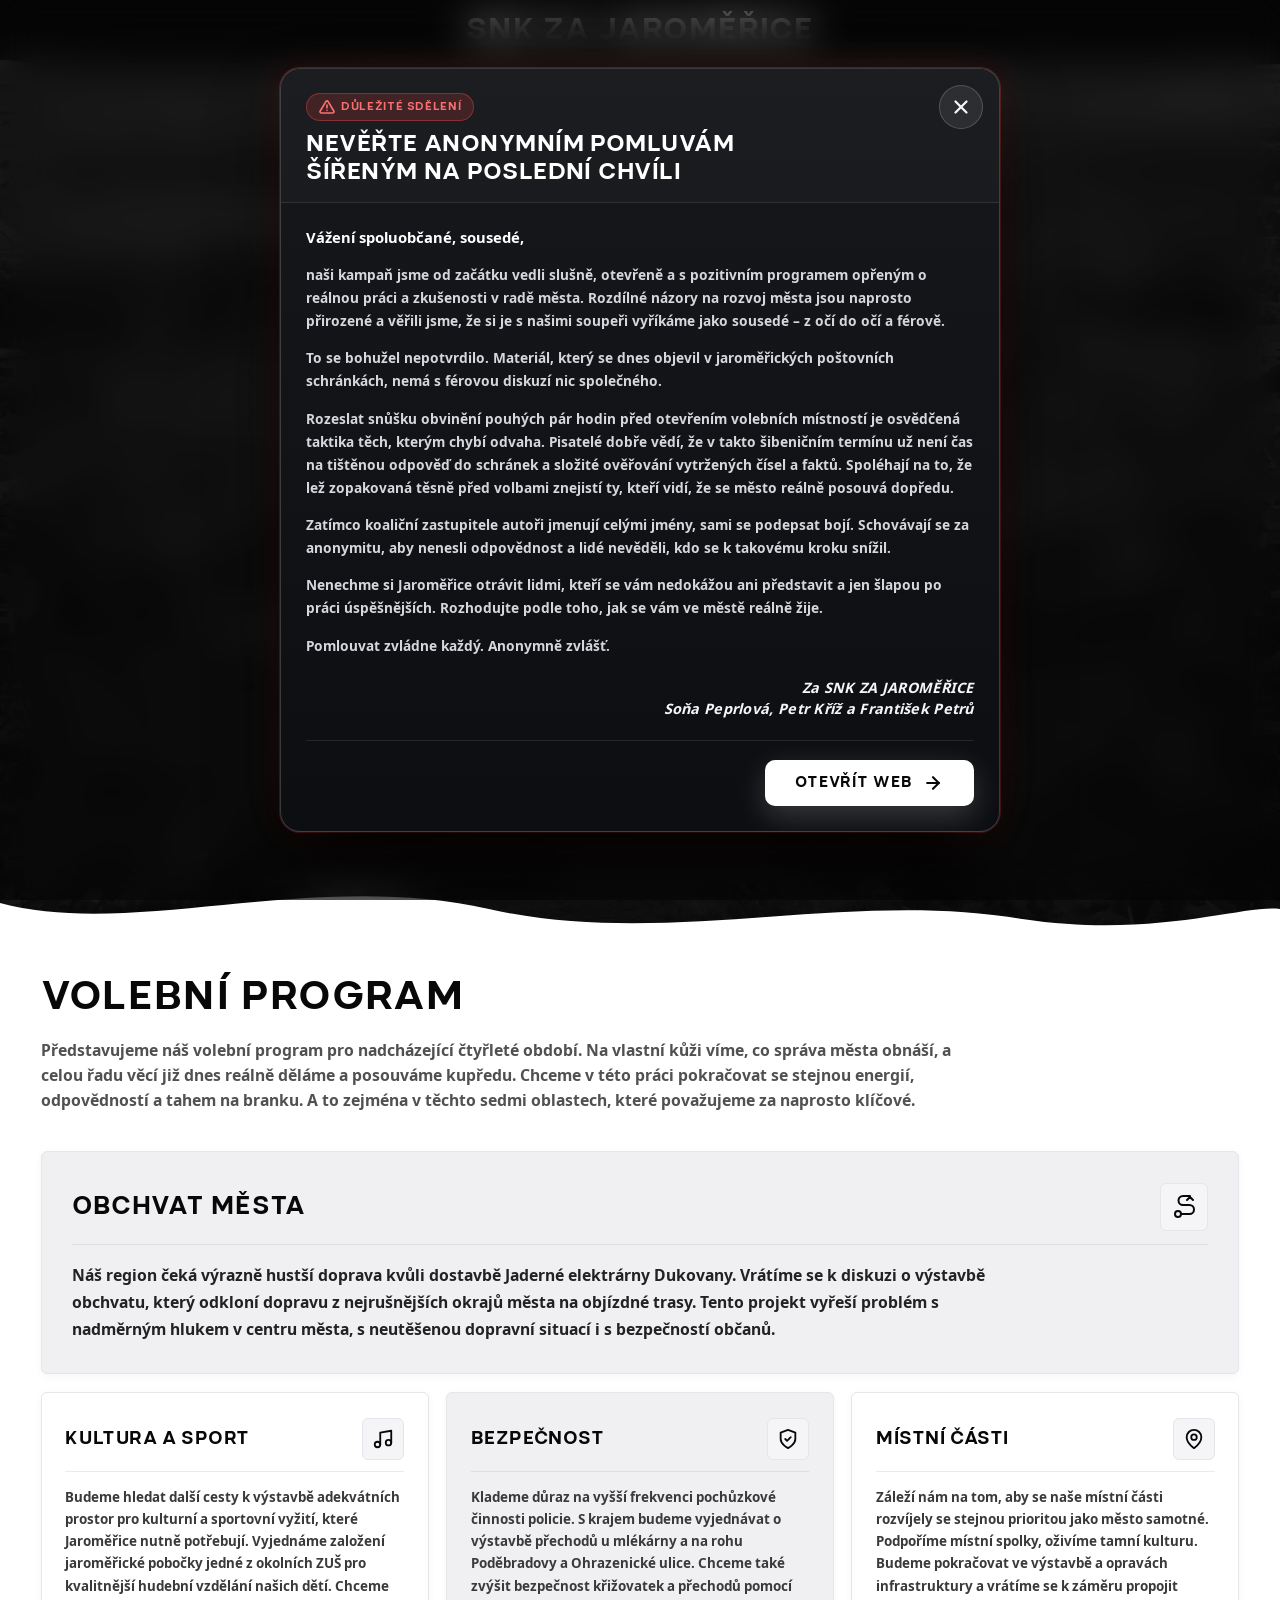
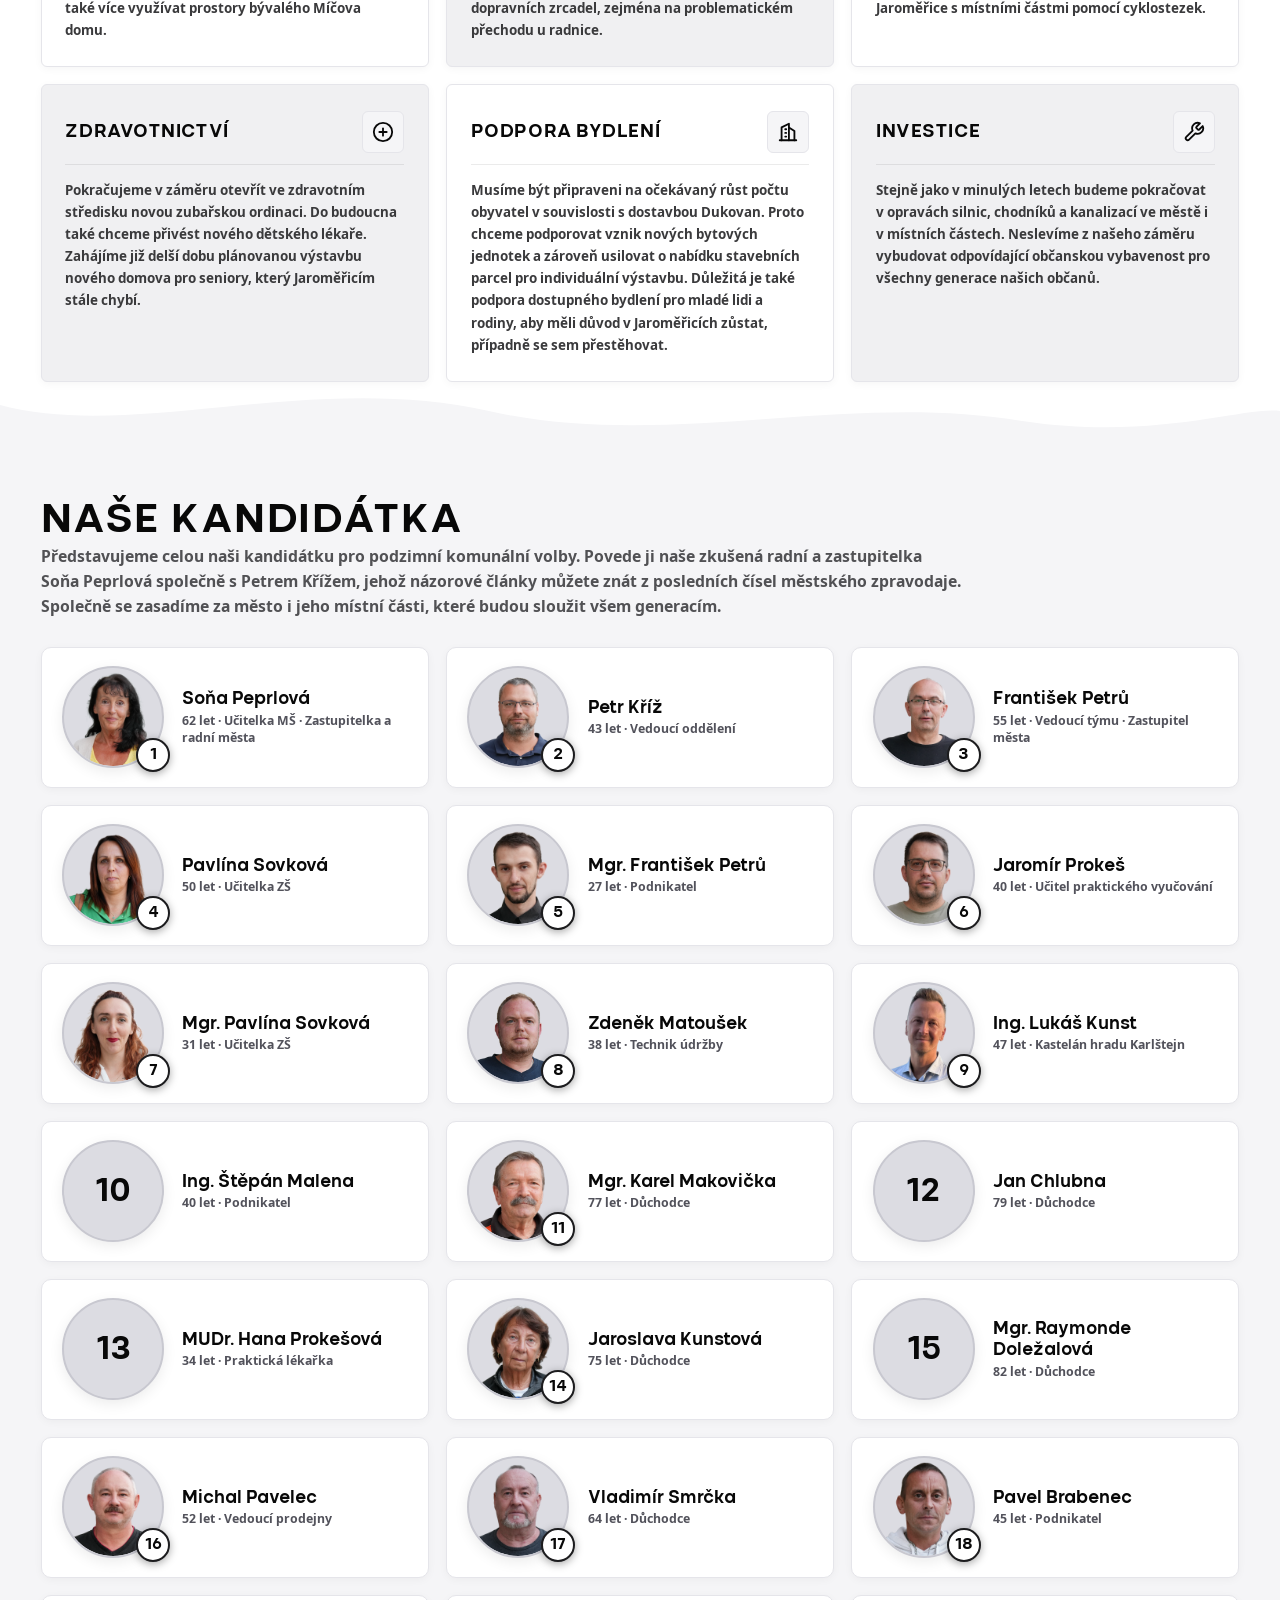
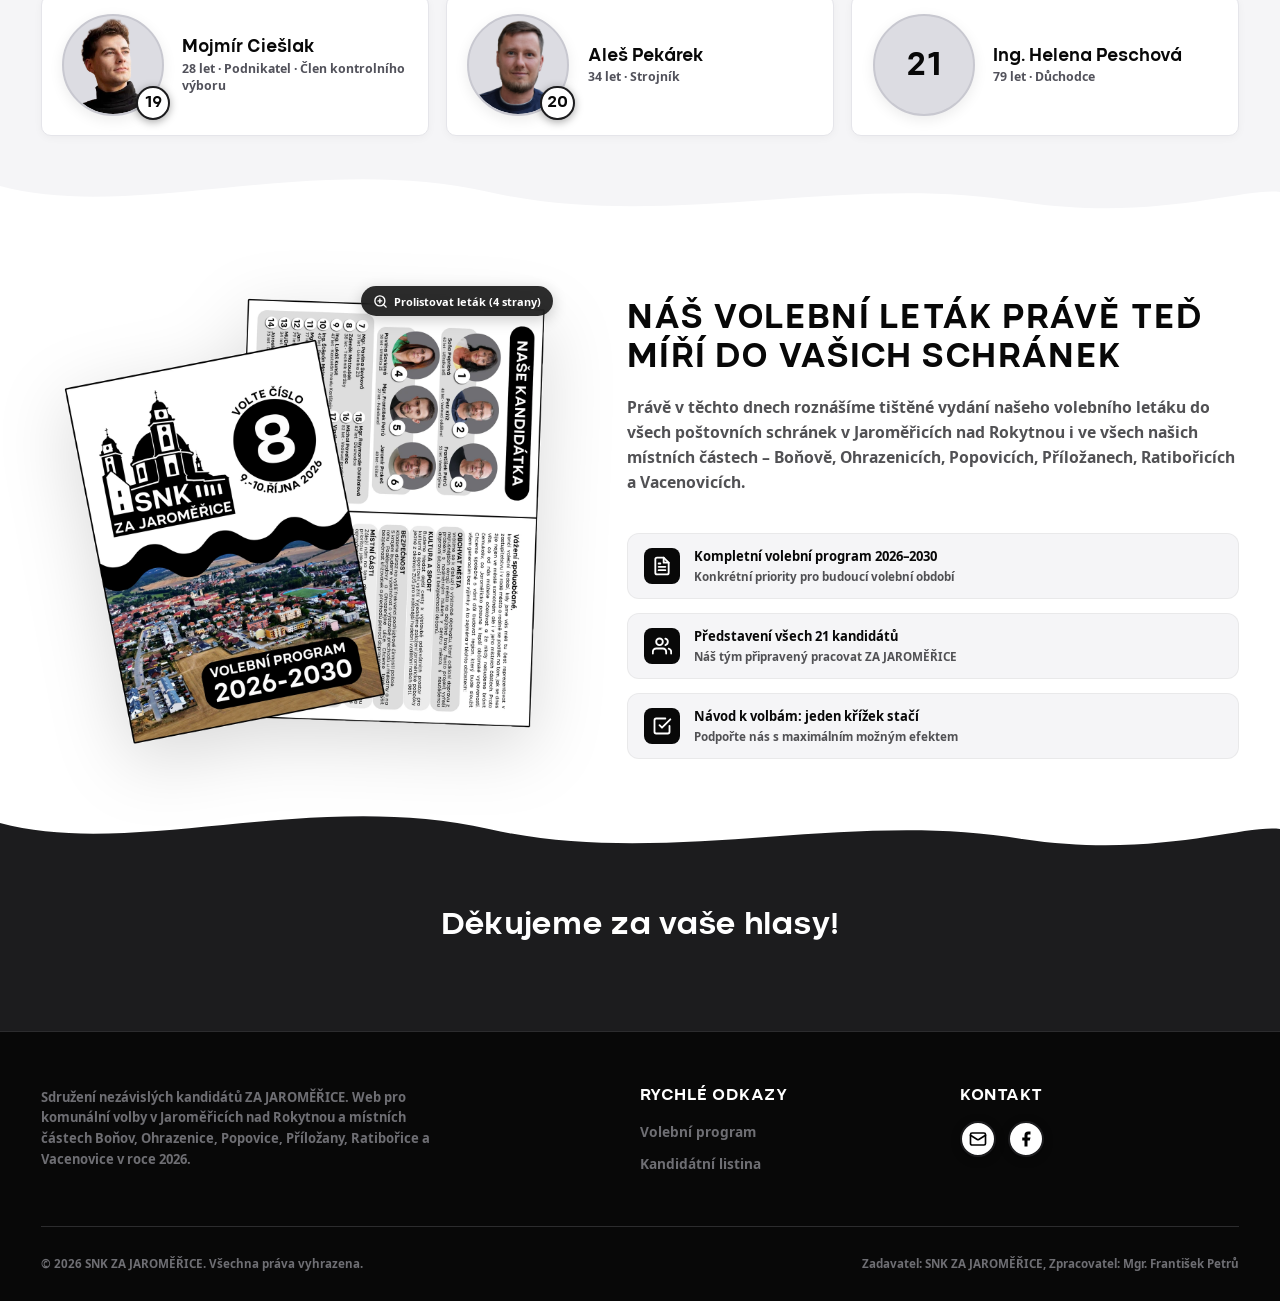
==== beta.html @ 30c73336 "Modifications of tables" ====
<!DOCTYPE html>
<html lang="cs">

<head>
  <meta charset="UTF-8">
  <meta name="viewport" content="width=device-width, initial-scale=1.0, viewport-fit=cover">
  <title>ZA JAROMĚŘICE (BETA)</title>
  <meta name="description" content="Oficiální stránky sdružení nezávislých kandidátů ZA JAROMĚŘICE">
  <link rel="canonical" href="https://zajaromerice.cz/beta.html">

  <!-- Open Graph / Facebook / Social Share -->
  <meta property="og:type" content="website">
  <meta property="og:url" content="https://zajaromerice.cz/beta.html">
  <meta property="og:title" content="ZA JAROMĚŘICE (BETA)">
  <meta property="og:description" content="Oficiální stránky sdružení nezávislých kandidátů ZA JAROMĚŘICE">
  <meta property="og:image" content="https://zajaromerice.cz/assets/web%20view.jpg">
  <meta property="og:image:width" content="1200">
  <meta property="og:image:height" content="630">

  <!-- Twitter -->
  <meta name="twitter:card" content="summary_large_image">
  <meta name="twitter:title" content="ZA JAROMĚŘICE (BETA)">
  <meta name="twitter:description" content="Oficiální stránky sdružení nezávislých kandidátů ZA JAROMĚŘICE">
  <meta name="twitter:image" content="https://zajaromerice.cz/assets/web%20view.jpg">

  <!-- Favicon -->
  <link rel="shortcut icon" href="favicon.ico?v=3">
  <link rel="icon" type="image/png" sizes="32x32" href="assets/favicon-32x32.png?v=3">
  <link rel="icon" type="image/png" sizes="16x16" href="assets/favicon-16x16.png?v=3">
  <link rel="apple-touch-icon" sizes="180x180" href="assets/apple-touch-icon.png?v=3">

  <link rel="preconnect" href="https://fonts.googleapis.com">
  <link rel="preconnect" href="https://fonts.gstatic.com" crossorigin>
  <link
    href="https://fonts.googleapis.com/css2?family=Noto+Sans+Georgian:wght@400;500;600;700;800&family=Syne:wght@700;800&family=Montserrat:wght@800;900&display=swap"
    rel="stylesheet">

  <!-- Styles -->
  <link rel="stylesheet" href="styles.css?v=20261007g">

  <!-- Embedded Critical Styles for Statement Modal & Alert Bar (garantuje 100% zobrazení i při staré mezipaměti prohlížeče) -->
  <style>
    body.modal-open,
    html.modal-open,
    html.modal-open body,
    html.statement-first-visit,
    html.statement-first-visit body {
      overflow: hidden !important;
      overscroll-behavior: none !important;
    }

    .statement-alert-bar {
      background: linear-gradient(90deg, #991b1b 0%, #b91c1c 50%, #7f1d1d 100%);
      color: #ffffff;
      padding: 0.6rem 1rem;
      font-size: 0.88rem;
      position: relative;
      z-index: 999;
      border-bottom: 1px solid rgba(255, 255, 255, 0.18);
      box-shadow: 0 4px 15px rgba(0, 0, 0, 0.4);
    }
    .statement-alert-bar-inner {
      display: flex;
      align-items: center;
      justify-content: center;
      gap: 0.75rem;
      flex-wrap: wrap;
      text-align: center;
    }
    .statement-alert-badge {
      display: inline-flex;
      align-items: center;
      gap: 0.35rem;
      background: rgba(0, 0, 0, 0.35);
      padding: 0.2rem 0.6rem;
      border-radius: 999px;
      font-family: 'Nominee', 'Syne', sans-serif;
      font-size: 0.75rem;
      font-weight: 800;
      letter-spacing: 0.05em;
      text-transform: uppercase;
      color: #fecaca;
      border: 1px solid rgba(255, 255, 255, 0.25);
    }
    .statement-alert-badge svg {
      color: #fca5a5;
      flex-shrink: 0;
    }
    .statement-alert-text {
      font-weight: 600;
      color: #ffffff;
      font-size: 0.92rem;
    }
    .statement-alert-link {
      background: #ffffff;
      color: #7f1d1d;
      font-family: 'Nominee', 'Syne', sans-serif;
      font-size: 0.82rem;
      font-weight: 800;
      text-transform: uppercase;
      letter-spacing: 0.04em;
      padding: 0.3rem 0.85rem;
      border-radius: 6px;
      border: none;
      cursor: pointer;
      transition: transform 0.15s, background-color 0.15s, color 0.15s;
      text-decoration: none;
      display: inline-flex;
      align-items: center;
      gap: 0.35rem;
    }
    .statement-alert-link:hover {
      background: #fef2f2;
      color: #991b1b;
      transform: translateY(-1px);
    }

    @media (max-width: 768px) {
      .statement-alert-bar {
        display: none !important;
      }
    }

    .statement-modal {
      position: fixed;
      inset: 0;
      z-index: 999999;
      display: flex;
      align-items: center;
      justify-content: center;
      padding: 1.25rem;
      opacity: 0;
      visibility: hidden;
      transition: opacity 0.3s cubic-bezier(0.16, 1, 0.3, 1), visibility 0.3s cubic-bezier(0.16, 1, 0.3, 1);
      overflow: hidden;
      touch-action: none;
      overscroll-behavior: contain;
    }
    .statement-modal.is-open,
    html.statement-first-visit .statement-modal {
      opacity: 1;
      visibility: visible;
    }
    .statement-modal-backdrop {
      position: absolute;
      inset: 0;
      background: rgba(0, 0, 0, 0.35);
      backdrop-filter: blur(20px) saturate(120%);
      -webkit-backdrop-filter: blur(20px) saturate(120%);
      cursor: pointer;
      touch-action: none;
      overscroll-behavior: none;
    }
    .statement-modal-dialog {
      position: relative;
      z-index: 10;
      width: 100%;
      max-width: 720px;
      max-height: min(92vh, 880px);
      background: #131417;
      background: linear-gradient(180deg, #17181c 0%, #0d0e11 100%);
      border: 1px solid rgba(255, 255, 255, 0.18);
      border-radius: 20px;
      box-shadow: 0 35px 80px -15px rgba(0, 0, 0, 0.95), 0 0 0 1px rgba(239, 68, 68, 0.3), 0 0 40px rgba(220, 38, 38, 0.15);
      display: flex;
      flex-direction: column;
      overflow: hidden;
      transform: scale(0.95) translateY(18px);
      transition: transform 0.32s cubic-bezier(0.16, 1, 0.3, 1);
      overscroll-behavior: contain;
    }
    .statement-modal.is-open .statement-modal-dialog,
    html.statement-first-visit .statement-modal .statement-modal-dialog {
      transform: scale(1) translateY(0);
    }
    .statement-modal-close {
      position: absolute;
      top: 1.15rem;
      right: 1.15rem;
      z-index: 25;
      width: 44px;
      height: 44px;
      display: flex;
      align-items: center;
      justify-content: center;
      border-radius: 50%;
      background: rgba(255, 255, 255, 0.08);
      border: 1px solid rgba(255, 255, 255, 0.18);
      color: #f5f5f7;
      cursor: pointer;
      transition: background-color 0.2s, border-color 0.2s, transform 0.25s, color 0.2s;
    }
    .statement-modal-close:hover {
      background: rgba(239, 68, 68, 0.28);
      border-color: rgba(239, 68, 68, 0.6);
      color: #ffffff;
      transform: rotate(90deg);
    }
    .statement-modal-header {
      padding: 1.75rem 4rem 1.15rem 1.85rem;
      border-bottom: 1px solid rgba(255, 255, 255, 0.09);
      background: rgba(255, 255, 255, 0.02);
      flex-shrink: 0;
    }
    .statement-badge {
      display: inline-flex;
      align-items: center;
      gap: 0.45rem;
      background: rgba(239, 68, 68, 0.18);
      color: #f87171;
      border: 1px solid rgba(239, 68, 68, 0.4);
      padding: 0.32rem 0.85rem;
      border-radius: 999px;
      font-family: 'Nominee', 'Syne', sans-serif;
      font-size: 0.78rem;
      font-weight: 800;
      letter-spacing: 0.06em;
      text-transform: uppercase;
      margin-bottom: 0.75rem;
    }
    .statement-badge svg {
      color: #f87171;
      flex-shrink: 0;
    }
    .statement-modal-title {
      font-family: 'Nominee', 'Syne', sans-serif;
      font-size: clamp(1.25rem, 2.8vw, 1.65rem);
      font-weight: 800;
      line-height: 1.22;
      color: #ffffff;
      letter-spacing: 0.02em;
      text-transform: uppercase;
      margin: 0;
    }
    .statement-modal-body {
      padding: 1.6rem 1.85rem 1.85rem;
      overflow-y: auto;
      overscroll-behavior: contain;
      touch-action: pan-y;
      -webkit-overflow-scrolling: touch;
      color: #d6d6dc;
      font-size: 1rem;
      line-height: 1.68;
      font-weight: 500;
    }
    .statement-salutation {
      font-size: 1.08rem;
      color: #ffffff;
      margin-bottom: 1.1rem;
    }
    .statement-modal-body p {
      margin-bottom: 1.05rem;
    }
    .statement-signature {
      margin: 1.5rem 0 1.25rem;
      display: flex;
      justify-content: flex-end;
      text-align: right;
    }
    .statement-sign-name {
      font-family: inherit;
      font-size: 1.05rem;
      font-weight: 600;
      font-style: italic;
      letter-spacing: 0.02em;
      color: #f5f5f7;
      display: flex;
      flex-direction: column;
      align-items: flex-end;
      text-align: right;
      line-height: 1.45;
    }
    .statement-modal-actions {
      margin-top: 1.5rem;
      padding-top: 1.35rem;
      border-top: 1px solid rgba(255, 255, 255, 0.09);
      display: flex;
      align-items: center;
      justify-content: flex-end;
    }
    .statement-open-btn {
      background: #ffffff;
      color: #080808;
      font-family: 'Nominee', 'Syne', sans-serif;
      font-size: 1.1rem;
      font-weight: 800;
      text-transform: uppercase;
      letter-spacing: 0.05em;
      padding: 0.95rem 2.25rem;
      border: none;
      border-radius: 10px;
      cursor: pointer;
      display: inline-flex;
      align-items: center;
      justify-content: center;
      gap: 0.75rem;
      box-shadow: 0 10px 30px rgba(255, 255, 255, 0.18);
      transition: transform 0.2s, background-color 0.2s, box-shadow 0.2s;
      width: 100%;
    }
    @media (min-width: 600px) {
      .statement-open-btn {
        width: auto;
      }
    }
    .statement-open-btn:hover {
      background: #f4f4f5;
      transform: translateY(-2px);
      box-shadow: 0 15px 35px rgba(255, 255, 255, 0.3);
    }
    .statement-open-btn svg {
      transition: transform 0.2s ease;
    }
    .statement-open-btn:hover svg {
      transform: translateX(4px);
    }
    @media (max-width: 768px) {
      .statement-modal {
        padding: 0.75rem 0.5rem;
        align-items: flex-start;
        overflow-y: auto;
        -webkit-overflow-scrolling: touch;
      }
      .statement-modal-dialog {
        margin: auto;
        width: 92%;
        max-width: 460px;
        max-height: calc(100dvh - 1.5rem);
        max-height: calc(100vh - 1.5rem);
        border-radius: 16px;
        display: flex;
        flex-direction: column;
      }
      .statement-modal-header {
        padding: 0.75rem 2.85rem 0.5rem 0.85rem;
        flex-shrink: 0;
      }
      .statement-badge {
        font-size: 0.68rem;
        padding: 0.15rem 0.5rem;
        margin-bottom: 0.25rem;
        gap: 0.3rem;
      }
      .statement-badge svg {
        width: 12px;
        height: 12px;
      }
      .statement-modal-title {
        font-size: 0.95rem;
        line-height: 1.25;
      }
      .statement-modal-body {
        padding: 0.75rem 0.85rem 0.85rem;
        font-size: 0.82rem;
        line-height: 1.45;
        flex: 1 1 auto;
        min-height: 0;
        overflow-y: auto;
        -webkit-overflow-scrolling: touch;
      }
      .statement-salutation {
        font-size: 0.88rem;
        margin-bottom: 0.45rem;
      }
      .statement-modal-body p {
        margin-bottom: 0.5rem;
      }
      .statement-quote {
        font-size: 0.92rem;
      }
      .statement-signature {
        margin: 0.65rem 0 0.5rem;
      }
      .statement-sign-name {
        font-size: 0.8rem;
        line-height: 1.35;
      }
      .statement-modal-actions {
        margin-top: 0.65rem;
        padding-top: 0.55rem;
        flex-shrink: 0;
      }
      .statement-open-btn {
        padding: 0.6rem 1.15rem;
        font-size: 0.86rem;
        border-radius: 8px;
      }
      .statement-modal-close {
        top: 0.6rem;
        right: 0.6rem;
        width: 32px;
        height: 32px;
      }
      .statement-modal-close svg {
        width: 16px;
        height: 16px;
      }
    }
  </style>

  <!-- Statement Modal: Zobrazit při každém načtení stránky -->
  <script>
    (function () {
      try {
        localStorage.removeItem('statement_seen_2026');
      } catch (e) {}
      document.documentElement.classList.add('statement-first-visit');
      document.documentElement.classList.add('modal-open');
    })();
  </script>

  <!-- Beta Access Fast Check & Protection Styles (zakomentováno pro budoucí použití)
  <script>
    if (sessionStorage.getItem('beta_authenticated') === 'true') {
      document.documentElement.classList.add('beta-unlocked');
    }
  </script>

  <style>
    /* Beta Protection Lockscreen */
    html:not(.beta-unlocked),
    html:not(.beta-unlocked) body {
      overflow: hidden !important;
      height: 100vh !important;
    }

    #beta-gate {
      position: fixed;
      inset: 0;
      z-index: 999999;
      background: radial-gradient(circle at center, #1c1c1e 0%, #080808 100%);
      display: flex;
      align-items: center;
      justify-content: center;
      padding: 1.5rem;
      transition: opacity 0.4s ease, visibility 0.4s ease;
    }

    .beta-gate-box {
      width: 100%;
      max-width: 440px;
      background-color: #121212;
      border: 1px solid rgba(255, 255, 255, 0.18);
      border-radius: 12px;
      padding: 2.5rem 2rem;
      text-align: center;
      box-shadow: 0 25px 60px rgba(0, 0, 0, 0.85);
    }

    .beta-gate-logo {
      height: 48px;
      margin: 0 auto 1.25rem;
      display: block;
    }

    .beta-gate-badge {
      display: inline-block;
      font-family: var(--font-mono, monospace);
      font-size: 0.72rem;
      font-weight: 700;
      letter-spacing: 0.08em;
      text-transform: uppercase;
      background: rgba(255, 255, 255, 0.1);
      color: #fff;
      padding: 0.25rem 0.75rem;
      border-radius: 999px;
      margin-bottom: 0.85rem;
      border: 1px solid rgba(255, 255, 255, 0.15);
    }

    .beta-gate-title {
      font-family: var(--font-heading, sans-serif);
      font-size: 1.6rem;
      color: #fff;
      margin-bottom: 0.5rem;
      text-transform: uppercase;
      letter-spacing: 0.03em;
    }

    .beta-gate-desc {
      color: #a1a1a6;
      font-size: 0.95rem;
      line-height: 1.5;
      margin-bottom: 1.75rem;
    }

    .beta-gate-form {
      display: flex;
      flex-direction: column;
      gap: 0.85rem;
    }

    .beta-gate-input {
      width: 100%;
      padding: 0.9rem 1.25rem;
      font-size: 1rem;
      background: #1c1c1e;
      border: 1px solid #3a3a3c;
      border-radius: 6px;
      color: #fff;
      outline: none;
      text-align: center;
      transition: border-color 0.2s, box-shadow 0.2s;
    }

    .beta-gate-input:focus {
      border-color: #fff;
      box-shadow: 0 0 0 3px rgba(255, 255, 255, 0.2);
    }

    .beta-gate-btn {
      width: 100%;
      padding: 0.9rem 1.25rem;
      font-family: var(--font-heading, sans-serif);
      font-size: 1rem;
      text-transform: uppercase;
      letter-spacing: 0.04em;
      font-weight: 700;
      background: #fff;
      color: #080808;
      border: none;
      border-radius: 6px;
      cursor: pointer;
      transition: background 0.2s, transform 0.2s;
    }

    .beta-gate-btn:hover {
      background: #e5e5ea;
      transform: translateY(-2px);
    }

    .beta-gate-error {
      color: #ff453a;
      font-size: 0.85rem;
      margin-top: 0.25rem;
      display: none;
    }

    .beta-unlocked #beta-gate {
      opacity: 0;
      visibility: hidden;
      pointer-events: none;
    }
  </style>
  -->
</head>

<body>

  <!-- Beta Access Gate Modal (zakomentováno pro budoucí použití)
  <div id="beta-gate">
    <div class="beta-gate-box">
      <h1 class="beta-gate-title">BETA VERZE WEBU</h1>
      <p class="beta-gate-desc">
        Tato verze stránek je v přípravě a je přístupná pouze po zadání hesla.
      </p>

      <form class="beta-gate-form" id="beta-form" onsubmit="event.preventDefault(); checkBetaPassword();">
        <input type="password" id="beta-pass" class="beta-gate-input" placeholder="Zadejte heslo..." autofocus required
          autocomplete="current-password">
        <button type="submit" class="beta-gate-btn">Odemknout web</button>
        <div class="beta-gate-error" id="beta-error">Nesprávné heslo. Zkuste to znovu.</div>
      </form>
    </div>
  </div>
  -->

  <!-- Top Announcement Bar (re-openable) -->
  <aside class="statement-alert-bar" id="statement-alert-bar">
    <div class="container statement-alert-bar-inner">
      <div class="statement-alert-badge">
        <svg width="14" height="14" viewBox="0 0 24 24" fill="none" stroke="currentColor" stroke-width="2.5" stroke-linecap="round" stroke-linejoin="round">
          <path d="M10.29 3.86L1.82 18a2 2 0 0 0 1.71 3h16.94a2 2 0 0 0 1.71-3L13.71 3.86a2 2 0 0 0-3.42 0z"></path>
          <line x1="12" y1="9" x2="12" y2="13"></line>
          <line x1="12" y1="17" x2="12.01" y2="17"></line>
        </svg>
        <span>Stanovisko</span>
      </div>
      <span class="statement-alert-text">Nevěřte anonymním pomluvám šířeným na poslední chvíli.</span>
      <button type="button" class="statement-alert-link" id="statement-alert-reopen-btn">
        <span>Přečíst celé vyjádření</span>
        <svg width="14" height="14" viewBox="0 0 24 24" fill="none" stroke="currentColor" stroke-width="2.5" stroke-linecap="round" stroke-linejoin="round">
          <line x1="5" y1="12" x2="19" y2="12"></line>
          <polyline points="12 5 19 12 12 19"></polyline>
        </svg>
      </button>
    </div>
  </aside>

  <!-- Centered Compact Header -->
  <header class="header">
    <div class="container header-container">
      <a href="#" class="logo-brand">
        <span class="brand-title">SNK ZA JAROMĚŘICE</span>
      </a>
    </div>
    <div class="header-wave">
      <svg viewBox="0 0 1440 30" preserveAspectRatio="none" fill="none" xmlns="http://www.w3.org/2000/svg">
        <path d="M0,-1 H1440 V10 C1300,25 1100,5 900,20 C700,35 500,10 300,25 C150,30 50,15 0,-1 Z" fill="#080808">
        </path>
      </svg>
    </div>
  </header>

  <!-- Hero Section (Dark) -->
  <section class="hero" id="home">
    <img src="assets/web BANNER.jpg" alt="Jaroměřice nad Rokytnou panorama" class="hero-bg" fetchpriority="high" decoding="async">
    <div class="hero-overlay"></div>

    <div class="container hero-content">
      <div class="hero-logo-box">
        <img src="assets/logo.png" alt="SNK ZA JAROMĚŘICE" class="hero-logo-large">
      </div>

      <h1 class="hero-title reveal">
        <span class="highlight-box">ZA JAROMĚŘICE</span><br>
        <span class="hero-title-sub">PRO VŠECHNY GENERACE</span>
      </h1>

      <div class="hero-divider reveal"></div>

      <p class="hero-lead reveal">
        Jsme sdružení nezávislých kandidátů ZA JAROMĚŘICE a kandidujeme do zastupitelstva města Jaroměřice nad Rokytnou.
        Do letošních voleb přinášíme pokračování naší vize rozvoje města. A to ve prospěch všech generací našich občanů.
      </p>

      <div class="hero-ctas reveal">
        <a href="#program" class="btn btn-outline">Program</a>
        <a href="#kandidatka" class="btn btn-outline">Kandidátka</a>
        <a href="#jak-hlasovat" class="btn btn-outline">Hlasování</a>
      </div>
    </div>

    <!-- Wavy Divider to Program -->
    <div class="hero-wave">
      <svg viewBox="0 0 1440 70" preserveAspectRatio="none" fill="none" xmlns="http://www.w3.org/2000/svg">
        <path d="M0,24 C150,60 350,-10 550,30 C750,70 950,10 1150,40 C1300,60 1400,25 1440,30 V70 H0 Z" fill="#ffffff">
        </path>
      </svg>
    </div>
  </section>

  <!-- SECTION 1: Program (Theme Light) -->
  <section class="section theme-light" id="program">
    <div class="container">
      <div class="reveal" style="max-width: 920px; margin-bottom: 2.75rem;">
        <span class="eyebrow">Volební program 2026–2030</span>
        <h2 style="margin-bottom: 1.25rem;">Volební program</h2>
        <p class="text-muted section-lead">
          Představujeme náš volební program pro nadcházející čtyřleté období. Na vlastní kůži víme, co správa města
          obnáší, a celou řadu věcí již dnes reálně děláme a posouváme kupředu. Chceme v této práci pokračovat se
          stejnou energií, odpovědností a tahem na branku. A to zejména v těchto sedmi oblastech, které považujeme za
          naprosto klíčové.
        </p>
      </div>

      <!-- Program Grid: 1st on PC row 1, remaining 6 across 2 rows of 3 -->
      <div class="program-grid">

        <!-- 1. OBCHVAT MĚSTA (Desktop: 1st row full width) -->
        <div class="program-card program-card-featured reveal">
          <div class="program-card-header">
            <h3 class="program-card-title">OBCHVAT MĚSTA</h3>
            <div class="program-icon-box" aria-hidden="true" title="Obchvat města">
              <svg viewBox="0 0 24 24" fill="none" stroke="currentColor" stroke-width="2" stroke-linecap="round"
                stroke-linejoin="round">
                <circle cx="6" cy="19" r="3"></circle>
                <path d="M9 19h8.5a4.5 4.5 0 0 0 0-9H11a4.5 4.5 0 0 1 0-9H18"></path>
                <polyline points="15 5 18 2 21 5"></polyline>
              </svg>
            </div>
          </div>
          <p class="program-card-text">
            Náš region čeká výrazně hustší doprava kvůli dostavbě Jaderné elektrárny Dukovany. Vrátíme se k diskuzi o
            výstavbě obchvatu, který odkloní dopravu z nejrušnějších okrajů města na objízdné trasy. Tento projekt
            vyřeší problém s nadměrným hlukem v centru města, s neutěšenou dopravní situací i s bezpečností občanů.
          </p>
        </div>

        <!-- 2. KULTURA A SPORT -->
        <div class="program-card reveal">
          <div class="program-card-header">
            <h3 class="program-card-title">KULTURA A SPORT</h3>
            <div class="program-icon-box" aria-hidden="true" title="Kultura a sport">
              <svg viewBox="0 0 24 24" fill="none" stroke="currentColor" stroke-width="2" stroke-linecap="round"
                stroke-linejoin="round">
                <path d="M9 18V5l12-2v13"></path>
                <circle cx="6" cy="18" r="3"></circle>
                <circle cx="18" cy="16" r="3"></circle>
              </svg>
            </div>
          </div>
          <p class="program-card-text">
            Budeme hledat další cesty k výstavbě adekvátních prostor pro kulturní a sportovní vyžití, které Jaroměřice
            nutně potřebují. Vyjednáme založení jaroměřické pobočky jedné z okolních ZUŠ pro kvalitnější hudební
            vzdělání našich dětí. Chceme také více využívat prostory bývalého Míčova domu.
          </p>
        </div>

        <!-- 3. BEZPEČNOST -->
        <div class="program-card reveal">
          <div class="program-card-header">
            <h3 class="program-card-title">BEZPEČNOST</h3>
            <div class="program-icon-box" aria-hidden="true" title="Bezpečnost">
              <svg viewBox="0 0 24 24" fill="none" stroke="currentColor" stroke-width="2" stroke-linecap="round"
                stroke-linejoin="round">
                <path d="M12 22s8-4 8-10V5l-8-3-8 3v7c0 6 8 10 8 10z"></path>
                <path d="m9 12 2 2 4-4"></path>
              </svg>
            </div>
          </div>
          <p class="program-card-text">
            Klademe důraz na vyšší frekvenci pochůzkové činnosti policie. S krajem budeme vyjednávat o výstavbě přechodů
            u mlékárny a na rohu Poděbradovy a Ohrazenické ulice. Chceme také zvýšit bezpečnost křižovatek a přechodů
            pomocí dopravních zrcadel, zejména na problematickém přechodu u radnice.
          </p>
        </div>

        <!-- 4. MÍSTNÍ ČÁSTI -->
        <div class="program-card reveal">
          <div class="program-card-header">
            <h3 class="program-card-title">MÍSTNÍ ČÁSTI</h3>
            <div class="program-icon-box" aria-hidden="true" title="Místní části">
              <svg viewBox="0 0 24 24" fill="none" stroke="currentColor" stroke-width="2" stroke-linecap="round"
                stroke-linejoin="round">
                <path d="M20 10c0 6-8 12-8 12s-8-6-8-12a8 8 0 0 1 16 0Z"></path>
                <circle cx="12" cy="10" r="3"></circle>
              </svg>
            </div>
          </div>
          <p class="program-card-text">
            Záleží nám na tom, aby se naše místní části rozvíjely se stejnou prioritou jako město samotné. Podpoříme
            místní spolky, oživíme tamní kulturu. Budeme pokračovat ve výstavbě a opravách infrastruktury a vrátíme se k
            záměru propojit Jaroměřice s místními částmi pomocí cyklostezek.
          </p>
        </div>

        <!-- 5. ZDRAVOTNICTVÍ -->
        <div class="program-card reveal">
          <div class="program-card-header">
            <h3 class="program-card-title">ZDRAVOTNICTVÍ</h3>
            <div class="program-icon-box" aria-hidden="true" title="Zdravotnictví">
              <svg viewBox="0 0 24 24" fill="none" stroke="currentColor" stroke-width="2" stroke-linecap="round"
                stroke-linejoin="round">
                <circle cx="12" cy="12" r="10"></circle>
                <line x1="12" y1="8" x2="12" y2="16"></line>
                <line x1="8" y1="12" x2="16" y2="12"></line>
              </svg>
            </div>
          </div>
          <p class="program-card-text">
            Pokračujeme v záměru otevřít ve zdravotním středisku novou zubařskou ordinaci. Do budoucna také chceme
            přivést nového dětského lékaře. Zahájíme již delší dobu plánovanou výstavbu nového domova pro seniory, který
            Jaroměřicím stále chybí.
          </p>
        </div>

        <!-- 6. PODPORA BYDLENÍ -->
        <div class="program-card reveal">
          <div class="program-card-header">
            <h3 class="program-card-title">PODPORA BYDLENÍ</h3>
            <div class="program-icon-box" aria-hidden="true" title="Podpora bydlení">
              <svg viewBox="0 0 24 24" fill="none" stroke="currentColor" stroke-width="2" stroke-linecap="round"
                stroke-linejoin="round">
                <path d="M3 21h18"></path>
                <path d="M5 21V7l8-4v18"></path>
                <path d="M19 21V11l-6-4"></path>
                <path d="M9 9h1"></path>
                <path d="M9 13h1"></path>
                <path d="M9 17h1"></path>
              </svg>
            </div>
          </div>
          <p class="program-card-text">
            Musíme být připraveni na očekávaný růst počtu obyvatel v souvislosti s dostavbou Dukovan. Proto chceme
            podporovat vznik nových bytových jednotek a zároveň usilovat o nabídku stavebních parcel pro individuální
            výstavbu. Důležitá je také podpora dostupného bydlení pro mladé lidi a rodiny, aby měli důvod v Jaroměřicích
            zůstat, případně se sem přestěhovat.
          </p>
        </div>

        <!-- 7. INVESTICE -->
        <div class="program-card reveal">
          <div class="program-card-header">
            <h3 class="program-card-title">INVESTICE</h3>
            <div class="program-icon-box" aria-hidden="true" title="Investice">
              <svg viewBox="0 0 24 24" fill="none" stroke="currentColor" stroke-width="2" stroke-linecap="round"
                stroke-linejoin="round">
                <path
                  d="M14.7 6.3a1 1 0 0 0 0 1.4l1.6 1.6a1 1 0 0 0 1.4 0l3.77-3.77a6 6 0 0 1-7.94 7.94l-6.91 6.91a2.12 2.12 0 0 1-3-3l6.91-6.91a6 6 0 0 1 7.94-7.94l-3.76 3.76z">
                </path>
              </svg>
            </div>
          </div>
          <p class="program-card-text">
            Stejně jako v minulých letech budeme pokračovat v opravách silnic, chodníků a kanalizací ve městě i v
            místních částech. Neslevíme z našeho záměru vybudovat odpovídající občanskou vybavenost pro všechny generace
            našich občanů.
          </p>
        </div>

      </div>
    </div>

    <!-- Wavy Divider to Kandidátka -->
    <div class="section-wave">
      <svg viewBox="0 0 1440 70" preserveAspectRatio="none" fill="none" xmlns="http://www.w3.org/2000/svg">
        <path d="M0,24 C150,60 350,-10 550,30 C750,70 950,10 1150,40 C1300,60 1400,25 1440,30 V70 H0 Z"
          class="wave-fill-off-white"></path>
      </svg>
    </div>
  </section>

  <!-- SECTION 2: Kandidátka - 21 LÍDŘÍ A KANDIDÁTŮ (Theme Off-White) -->
  <section class="section theme-off-white" id="kandidatka">
    <div class="container">
      <div class="reveal" style="max-width: 920px; margin-bottom: 2rem;">
        <span class="eyebrow">Kandidátka 2026</span>
        <h2>Naše kandidátka</h2>
        <p class="text-muted section-lead">
          Představujeme celou naši kandidátku pro podzimní komunální volby. Povede ji naše zkušená radní a zastupitelka
          Soňa Peprlová společně s Petrem Křížem, jehož názorové články můžete znát z posledních čísel městského
          zpravodaje. Společně se zasadíme za město i jeho místní části, které budou sloužit všem generacím.
        </p>
      </div>

      <!-- Candidate Grid -->
      <div class="candidate-grid">
        <!-- Leader #1 -->
        <div class="candidate-card reveal">
          <div class="candidate-visual">
            <div class="candidate-photo-wrap">
              <img src="assets/1_Peprlova.png" alt="Soňa Peprlová" class="candidate-photo" loading="lazy" decoding="async">
            </div>
            <div class="candidate-badge-num">1</div>
          </div>
          <div class="candidate-info">
            <div class="candidate-name">Soňa Peprlová</div>
            <div class="candidate-meta">62 let · Učitelka MŠ · Zastupitelka a radní města</div>
          </div>
        </div>

        <!-- 2 -->
        <div class="candidate-card reveal">
          <div class="candidate-visual">
            <div class="candidate-photo-wrap">
              <img src="assets/2_Kriz.png" alt="Petr Kříž" class="candidate-photo" loading="lazy" decoding="async">
            </div>
            <div class="candidate-badge-num">2</div>
          </div>
          <div class="candidate-info">
            <div class="candidate-name">Petr Kříž</div>
            <div class="candidate-meta">43 let · Vedoucí oddělení</div>
          </div>
        </div>

        <!-- 3 -->
        <div class="candidate-card reveal">
          <div class="candidate-visual">
            <div class="candidate-photo-wrap">
              <img src="assets/3_Petru.png" alt="František Petrů" class="candidate-photo" loading="lazy" decoding="async">
            </div>
            <div class="candidate-badge-num">3</div>
          </div>
          <div class="candidate-info">
            <div class="candidate-name">František Petrů</div>
            <div class="candidate-meta">55 let · Vedoucí týmu · Zastupitel města</div>
          </div>
        </div>

        <!-- 4 -->
        <div class="candidate-card reveal">
          <div class="candidate-visual">
            <div class="candidate-photo-wrap">
              <img src="assets/4_Sovkova.png" alt="Pavlína Sovková" class="candidate-photo" loading="lazy" decoding="async">
            </div>
            <div class="candidate-badge-num">4</div>
          </div>
          <div class="candidate-info">
            <div class="candidate-name">Pavlína Sovková</div>
            <div class="candidate-meta">50 let · Učitelka ZŠ</div>
          </div>
        </div>

        <!-- 5 -->
        <div class="candidate-card reveal">
          <div class="candidate-visual">
            <div class="candidate-photo-wrap">
              <img src="assets/5_Petru.png" alt="Mgr. František Petrů" class="candidate-photo" loading="lazy" decoding="async">
            </div>
            <div class="candidate-badge-num">5</div>
          </div>
          <div class="candidate-info">
            <div class="candidate-name">Mgr. František Petrů</div>
            <div class="candidate-meta">27 let · Podnikatel</div>
          </div>
        </div>

        <!-- 6 -->
        <div class="candidate-card reveal">
          <div class="candidate-visual">
            <div class="candidate-photo-wrap">
              <img src="assets/6_Prokes.png" alt="Jaromír Prokeš" class="candidate-photo" loading="lazy" decoding="async">
            </div>
            <div class="candidate-badge-num">6</div>
          </div>
          <div class="candidate-info">
            <div class="candidate-name">Jaromír Prokeš</div>
            <div class="candidate-meta">40 let · Učitel praktického vyučování</div>
          </div>
        </div>

        <!-- 7 -->
        <div class="candidate-card reveal">
          <div class="candidate-visual">
            <div class="candidate-photo-wrap">
              <img src="assets/7_Sovkova.png" alt="Mgr. Pavlína Sovková" class="candidate-photo" loading="lazy" decoding="async">
            </div>
            <div class="candidate-badge-num">7</div>
          </div>
          <div class="candidate-info">
            <div class="candidate-name">Mgr. Pavlína Sovková</div>
            <div class="candidate-meta">31 let · Učitelka ZŠ</div>
          </div>
        </div>

        <!-- 8 -->
        <div class="candidate-card reveal">
          <div class="candidate-visual">
            <div class="candidate-photo-wrap">
              <img src="assets/8_Matousek.png" alt="Zdeněk Matoušek" class="candidate-photo" loading="lazy" decoding="async">
            </div>
            <div class="candidate-badge-num">8</div>
          </div>
          <div class="candidate-info">
            <div class="candidate-name">Zdeněk Matoušek</div>
            <div class="candidate-meta">38 let · Technik údržby</div>
          </div>
        </div>

        <!-- 9 -->
        <div class="candidate-card reveal">
          <div class="candidate-visual">
            <div class="candidate-photo-wrap">
              <img src="assets/9_Kunst.png" alt="Ing. Lukáš Kunst" class="candidate-photo" loading="lazy" decoding="async">
            </div>
            <div class="candidate-badge-num">9</div>
          </div>
          <div class="candidate-info">
            <div class="candidate-name">Ing. Lukáš Kunst</div>
            <div class="candidate-meta">47 let · Kastelán hradu Karlštejn</div>
          </div>
        </div>

        <!-- 10 -->
        <div class="candidate-card reveal">
          <div class="candidate-num">10</div>
          <div class="candidate-info">
            <div class="candidate-name">Ing. Štěpán Malena</div>
            <div class="candidate-meta">40 let · Podnikatel</div>
          </div>
        </div>

        <!-- 11 -->
        <div class="candidate-card reveal">
          <div class="candidate-visual">
            <div class="candidate-photo-wrap">
              <img src="assets/11_Makovicka.png" alt="Mgr. Karel Makovička" class="candidate-photo" loading="lazy" decoding="async">
            </div>
            <div class="candidate-badge-num">11</div>
          </div>
          <div class="candidate-info">
            <div class="candidate-name">Mgr. Karel Makovička</div>
            <div class="candidate-meta">77 let · Důchodce</div>
          </div>
        </div>

        <!-- 12 -->
        <div class="candidate-card reveal">
          <div class="candidate-num">12</div>
          <div class="candidate-info">
            <div class="candidate-name">Jan Chlubna</div>
            <div class="candidate-meta">79 let · Důchodce</div>
          </div>
        </div>

        <!-- 13 -->
        <div class="candidate-card reveal">
          <div class="candidate-num">13</div>
          <div class="candidate-info">
            <div class="candidate-name">MUDr. Hana Prokešová</div>
            <div class="candidate-meta">34 let · Praktická lékařka</div>
          </div>
        </div>

        <!-- 14 -->
        <div class="candidate-card reveal">
          <div class="candidate-visual">
            <div class="candidate-photo-wrap">
              <img src="assets/14_Kunstova.png" alt="Jaroslava Kunstová" class="candidate-photo" loading="lazy" decoding="async">
            </div>
            <div class="candidate-badge-num">14</div>
          </div>
          <div class="candidate-info">
            <div class="candidate-name">Jaroslava Kunstová</div>
            <div class="candidate-meta">75 let · Důchodce</div>
          </div>
        </div>

        <!-- 15 -->
        <div class="candidate-card reveal">
          <div class="candidate-num">15</div>
          <div class="candidate-info">
            <div class="candidate-name">Mgr. Raymonde Doležalová</div>
            <div class="candidate-meta">82 let · Důchodce</div>
          </div>
        </div>

        <!-- 16 -->
        <div class="candidate-card reveal">
          <div class="candidate-visual">
            <div class="candidate-photo-wrap">
              <img src="assets/16_Pavelec.png" alt="Michal Pavelec" class="candidate-photo" loading="lazy" decoding="async">
            </div>
            <div class="candidate-badge-num">16</div>
          </div>
          <div class="candidate-info">
            <div class="candidate-name">Michal Pavelec</div>
            <div class="candidate-meta">52 let · Vedoucí prodejny</div>
          </div>
        </div>

        <!-- 17 -->
        <div class="candidate-card reveal">
          <div class="candidate-visual">
            <div class="candidate-photo-wrap">
              <img src="assets/17_Smrcka.png" alt="Vladimír Smrčka" class="candidate-photo" loading="lazy" decoding="async">
            </div>
            <div class="candidate-badge-num">17</div>
          </div>
          <div class="candidate-info">
            <div class="candidate-name">Vladimír Smrčka</div>
            <div class="candidate-meta">64 let · Důchodce</div>
          </div>
        </div>

        <!-- 18 -->
        <div class="candidate-card reveal">
          <div class="candidate-visual">
            <div class="candidate-photo-wrap">
              <img src="assets/18_Brabenec.png" alt="Pavel Brabenec" class="candidate-photo" loading="lazy" decoding="async">
            </div>
            <div class="candidate-badge-num">18</div>
          </div>
          <div class="candidate-info">
            <div class="candidate-name">Pavel Brabenec</div>
            <div class="candidate-meta">45 let · Podnikatel</div>
          </div>
        </div>

        <!-- 19 -->
        <div class="candidate-card reveal">
          <div class="candidate-visual">
            <div class="candidate-photo-wrap">
              <img src="assets/19_Ciešlak.png" alt="Mojmír Ciešlak" class="candidate-photo" loading="lazy" decoding="async">
            </div>
            <div class="candidate-badge-num">19</div>
          </div>
          <div class="candidate-info">
            <div class="candidate-name">Mojmír Ciešlak</div>
            <div class="candidate-meta">28 let · Podnikatel · Člen kontrolního výboru</div>
          </div>
        </div>

        <!-- 20 -->
        <div class="candidate-card reveal">
          <div class="candidate-visual">
            <div class="candidate-photo-wrap">
              <img src="assets/20_Pekarek.png" alt="Aleš Pekárek" class="candidate-photo" loading="lazy" decoding="async">
            </div>
            <div class="candidate-badge-num">20</div>
          </div>
          <div class="candidate-info">
            <div class="candidate-name">Aleš Pekárek</div>
            <div class="candidate-meta">34 let · Strojník</div>
          </div>
        </div>

        <!-- 21 -->
        <div class="candidate-card reveal">
          <div class="candidate-num">21</div>
          <div class="candidate-info">
            <div class="candidate-name">Ing. Helena Peschová</div>
            <div class="candidate-meta">79 let · Důchodce</div>
          </div>
        </div>
      </div>

      <!-- Candidate Expand / Collapse Button (Mobile Only) -->
      <div class="candidate-more-wrapper">
        <button id="candidate-toggle-btn" class="candidate-toggle-btn" type="button" aria-expanded="false">
          <span class="btn-text">Zobrazit další kandidáty (21)</span>
          <svg width="18" height="18" viewBox="0 0 24 24" fill="none" stroke="currentColor" stroke-width="2.5" stroke-linecap="round" stroke-linejoin="round">
            <polyline points="6 9 12 15 18 9"></polyline>
          </svg>
        </button>
      </div>


    </div>

    <!-- Wavy Divider to Volební leták -->
    <div class="section-wave">
      <svg viewBox="0 0 1440 70" preserveAspectRatio="none" fill="none" xmlns="http://www.w3.org/2000/svg">
        <path d="M0,24 C150,60 350,-10 550,30 C750,70 950,10 1150,40 C1300,60 1400,25 1440,30 V70 H0 Z"
          class="wave-fill-white"></path>
      </svg>
    </div>
  </section>

  <!-- SECTION: Volební leták (Theme Light) -->
  <section class="section theme-light" id="letak">
    <div class="container">
      <div class="flyer-wrapper reveal">
                <div class="flyer-visual">
          <div class="flyer-card flyer-open-btn" role="button" tabindex="0" title="Otevřít interaktivní prohlížeč letáku" aria-haspopup="dialog" onclick="if(window.openFlyerModal){window.openFlyerModal(1);}else{var m=document.getElementById('flyer-modal');if(m){m.classList.add('is-open');document.body.classList.add('modal-open');}}" onkeydown="if(event.key==='Enter'||event.key===' '){event.preventDefault();if(window.openFlyerModal){window.openFlyerModal(1);}else{var m=document.getElementById('flyer-modal');if(m){m.classList.add('is-open');document.body.classList.add('modal-open');}}}">
            <div class="flyer-badge-floating">
              <svg width="15" height="15" viewBox="0 0 24 24" fill="none" stroke="currentColor" stroke-width="2.2" stroke-linecap="round" stroke-linejoin="round">
                <circle cx="11" cy="11" r="8"></circle>
                <line x1="21" y1="21" x2="16.65" y2="16.65"></line>
                <line x1="11" y1="8" x2="11" y2="14"></line>
                <line x1="8" y1="11" x2="14" y2="11"></line>
              </svg>
              <span>Prolistovat leták (4 strany)</span>
            </div>
            <picture>
              <source srcset="assets/letak.webp" type="image/webp">
              <img src="assets/letak.png" alt="Volební leták SNK ZA JAROMĚŘICE – Volební program 2026–2030" class="flyer-img" loading="lazy" decoding="async">
            </picture>
          </div>
        </div>
        <div class="flyer-content">
          <span class="eyebrow">Volební leták 2026</span>
          <h2>Náš volební leták právě teď míří do vašich schránek</h2>
          <p class="text-muted section-lead">
            Právě v těchto dnech roznášíme tištěné vydání našeho volebního letáku do všech poštovních schránek v Jaroměřicích nad Rokytnou i ve všech našich místních částech – Boňově, Ohrazenicích, Popovicích, Příložanech, Ratibořicích a Vacenovicích.
          </p>
          <div class="flyer-features">
            <div class="flyer-feature-item">
              <div class="flyer-feature-icon">
                <svg width="20" height="20" viewBox="0 0 24 24" fill="none" stroke="currentColor" stroke-width="2.2" stroke-linecap="round" stroke-linejoin="round">
                  <path d="M14 2H6a2 2 0 0 0-2 2v16a2 2 0 0 0 2 2h12a2 2 0 0 0 2-2V8z"></path>
                  <polyline points="14 2 14 8 20 8"></polyline>
                  <line x1="16" y1="13" x2="8" y2="13"></line>
                  <line x1="16" y1="17" x2="8" y2="17"></line>
                  <polyline points="10 9 9 9 8 9"></polyline>
                </svg>
              </div>
              <div class="flyer-feature-text">
                <strong>Kompletní volební program 2026–2030</strong>
                <span>Konkrétní priority pro budoucí volební období</span>
              </div>
            </div>
            <div class="flyer-feature-item">
              <div class="flyer-feature-icon">
                <svg width="20" height="20" viewBox="0 0 24 24" fill="none" stroke="currentColor" stroke-width="2.2" stroke-linecap="round" stroke-linejoin="round">
                  <path d="M17 21v-2a4 4 0 0 0-4-4H5a4 4 0 0 0-4 4v2"></path>
                  <circle cx="9" cy="7" r="4"></circle>
                  <path d="M23 21v-2a4 4 0 0 0-3-3.87"></path>
                  <path d="M16 3.13a4 4 0 0 1 0 7.75"></path>
                </svg>
              </div>
              <div class="flyer-feature-text">
                <strong>Představení všech 21 kandidátů</strong>
                <span>Náš tým připravený pracovat ZA JAROMĚŘICE</span>
              </div>
            </div>
            <div class="flyer-feature-item">
              <div class="flyer-feature-icon">
                <svg width="20" height="20" viewBox="0 0 24 24" fill="none" stroke="currentColor" stroke-width="2.2" stroke-linecap="round" stroke-linejoin="round">
                  <polyline points="9 11 12 14 22 4"></polyline>
                  <path d="M21 12v7a2 2 0 0 1-2 2H5a2 2 0 0 1-2-2V5a2 2 0 0 1 2-2h11"></path>
                </svg>
              </div>
              <div class="flyer-feature-text">
                <strong>Návod k volbám: jeden křížek stačí</strong>
                <span>Podpořte nás s maximálním možným efektem</span>
              </div>
            </div>
          </div>
        </div>
      </div>
    </div>

    <!-- Wavy Divider to Odpocet -->
    <div class="section-wave">
      <svg viewBox="0 0 1440 70" preserveAspectRatio="none" fill="none" xmlns="http://www.w3.org/2000/svg">
        <path d="M0,24 C150,60 350,-10 550,30 C750,70 950,10 1150,40 C1300,60 1400,25 1440,30 V70 H0 Z"
          class="wave-fill-dark-gray"></path>
      </svg>
    </div>
  </section>

  <!-- SECTION: Odpočet (Theme Dark Gray) -->
  <section class="section theme-dark-gray" id="odpocet">
    <div class="container" style="text-align: center;">
      <div class="countdown-container reveal"
        style="margin: 0 auto; background: transparent; border: none; padding: 0;">
        <div class="countdown-title"
          style="font-size: 0.95rem; margin-bottom: 1.25rem; color: rgba(255, 255, 255, 0.85);">Do komunálních voleb
          zbývá</div>
        <div class="countdown-grid" id="election-countdown">
          <div class="countdown-box">
            <span class="countdown-num" id="cd-days">--</span>
            <span class="countdown-lbl">Dní</span>
          </div>
          <span class="countdown-sep">:</span>
          <div class="countdown-box">
            <span class="countdown-num" id="cd-hours">--</span>
            <span class="countdown-lbl">Hodin</span>
          </div>
          <span class="countdown-sep">:</span>
          <div class="countdown-box">
            <span class="countdown-num" id="cd-minutes">--</span>
            <span class="countdown-lbl">Minut</span>
          </div>
          <span class="countdown-sep">:</span>
          <div class="countdown-box">
            <span class="countdown-num" id="cd-seconds">--</span>
            <span class="countdown-lbl">Sekund</span>
          </div>
        </div>
      </div>
    </div>

    <!-- Wavy Divider to Jak Hlasovat -->
    <div class="section-wave">
      <svg viewBox="0 0 1440 70" preserveAspectRatio="none" fill="none" xmlns="http://www.w3.org/2000/svg">
        <path d="M0,24 C150,60 350,-10 550,30 C750,70 950,10 1150,40 C1300,60 1400,25 1440,30 V70 H0 Z"
          class="wave-fill-dark"></path>
      </svg>
    </div>
  </section>

  <!-- SECTION 4: Jak hlasovat (Theme Dark) -->
  <section class="section theme-dark" id="jak-hlasovat">
    <div class="container">
      <div class="reveal" style="text-align: center; max-width: 920px; margin: 0 auto;">
        <span class="eyebrow">Volební průvodce</span>
        <h2 style="line-height: 1.25;">Jak nás nejlépe podpořit?<br>Jeden křížek stačí</h2>

        <div class="voting-guide-card">
          <div class="ballot-paper-sample">
            <div class="ballot-checkbox" aria-label="Rámeček s křížkem pro celou stranu">✕</div>
            <div class="ballot-header-content">
              <span class="ballot-party-name">ZA JAROMĚŘICE</span>
              <span class="ballot-party-number">vylosované číslo: <strong>8</strong></span>
            </div>
          </div>

          <p class="voting-guide-text">
            Označte křížkem (✕) v rámečku před názvem strany <strong>ZA JAROMĚŘICE</strong> celou naši kandidátní
            listinu.
            Tímto způsobem dáte automaticky hlas všem 21 kandidátům naší kandidátky a poskytnete nám tak nejsilnější
            možnou podporu!
          </p>
        </div>
      </div>
    </div>
  </section>

  <!-- Footer & Contact Section -->
  <footer class="footer" id="kontakt">
    <div class="container">
      <div class="footer-grid">
        <div class="footer-brand">
          <p>
            Sdružení nezávislých kandidátů ZA JAROMĚŘICE. Web pro komunální volby v Jaroměřicích nad Rokytnou a místních
            částech Boňov, Ohrazenice, Popovice, Příložany, Ratibořice a Vacenovice v roce 2026.
          </p>
        </div>

        <div class="footer-col">
          <h4>Rychlé odkazy</h4>
          <ul class="footer-links">
            <li><a href="#program">Volební program</a></li>
            <li><a href="#kandidatka">Kandidátní listina</a></li>
            <li><a href="#jak-hlasovat">Jak hlasovat</a></li>
          </ul>
        </div>

        <div class="footer-col">
          <h4>Kontakt</h4>
          <div class="footer-social-links">
            <a href="mailto:fandapetru@gmail.com" class="social-circle-btn" aria-label="E-mail" title="E-mail: fandapetru@gmail.com">
              <svg width="18" height="18" viewBox="0 0 24 24" fill="none" stroke="#000000" stroke-width="2.2" stroke-linecap="round" stroke-linejoin="round">
                <rect x="2" y="4" width="20" height="16" rx="2"></rect>
                <path d="m22 7-8.97 5.7a1.94 1.94 0 0 1-2.06 0L2 7"></path>
              </svg>
            </a>
            <a href="https://www.facebook.com/profile.php?id=100070278666960" target="_blank" rel="noopener noreferrer" class="social-circle-btn" aria-label="Facebook" title="Facebook: SNK ZA JAROMĚŘICE">
              <svg width="18" height="18" viewBox="0 0 24 24" fill="#000000">
                <path d="M18 2h-3a5 5 0 0 0-5 5v3H7v4h3v8h4v-8h3l1-4h-4V7a1 1 0 0 1 1-1h3z"></path>
              </svg>
            </a>
          </div>
        </div>

      </div>

      <div class="footer-bottom">
        <div>© 2026 SNK ZA JAROMĚŘICE. Všechna práva vyhrazena.</div>
        <div>Zadavatel: SNK ZA JAROMĚŘICE, Zpracovatel: Mgr. František Petrů</div>
      </div>

    </div>
  </footer>


  <!-- Scripts -->
  <script src="script.js?v=20261007g"></script>

  <!-- Beta Authentication Script (zakomentováno pro budoucí použití)
  <script>
    function checkBetaPassword() {
      const input = document.getElementById('beta-pass');
      const error = document.getElementById('beta-error');
      if (input && input.value.trim() === 'jaromerice2026') {
        sessionStorage.setItem('beta_authenticated', 'true');
        document.documentElement.classList.add('beta-unlocked');
        if (error) error.style.display = 'none';
      } else {
        if (error) error.style.display = 'block';
        if (input) {
          input.value = '';
          input.focus();
        }
      }
    }
  </script>
  -->

  <!-- Statement Modal (Antikampaň) -->
  <div id="statement-modal" class="statement-modal" role="dialog" aria-modal="true" aria-labelledby="statement-modal-title">
    <div class="statement-modal-backdrop" id="statement-modal-backdrop"></div>
    <div class="statement-modal-dialog">
      <button type="button" class="statement-modal-close" id="statement-modal-close" aria-label="Zavřít okno">
        <svg width="22" height="22" viewBox="0 0 24 24" fill="none" stroke="currentColor" stroke-width="2.5" stroke-linecap="round" stroke-linejoin="round">
          <line x1="18" y1="6" x2="6" y2="18"></line>
          <line x1="6" y1="6" x2="18" y2="18"></line>
        </svg>
      </button>

      <div class="statement-modal-header">
        <div class="statement-badge">
          <svg width="16" height="16" viewBox="0 0 24 24" fill="none" stroke="currentColor" stroke-width="2.5" stroke-linecap="round" stroke-linejoin="round">
            <path d="M10.29 3.86L1.82 18a2 2 0 0 0 1.71 3h16.94a2 2 0 0 0 1.71-3L13.71 3.86a2 2 0 0 0-3.42 0z"></path>
            <line x1="12" y1="9" x2="12" y2="13"></line>
            <line x1="12" y1="17" x2="12.01" y2="17"></line>
          </svg>
          <span>Důležité sdělení</span>
        </div>
        <h2 class="statement-modal-title" id="statement-modal-title">
          NEVĚŘTE ANONYMNÍM POMLUVÁM ŠÍŘENÝM NA POSLEDNÍ CHVÍLI
        </h2>
      </div>

      <div class="statement-modal-body">
        <p class="statement-salutation"><strong>Vážení spoluobčané, sousedé,</strong></p>
        <p>naši kampaň jsme od začátku vedli slušně, otevřeně a s pozitivním programem opřeným o reálnou práci a zkušenosti v radě města. Rozdílné názory na rozvoj města jsou naprosto přirozené a věřili jsme, že si je s našimi soupeři vyříkáme jako sousedé – z očí do očí a férově.</p>
        <p>To se bohužel nepotvrdilo. Materiál, který se dnes objevil v jaroměřických poštovních schránkách, nemá s férovou diskuzí nic společného.</p>
        <p>Rozeslat snůšku obvinění pouhých pár hodin před otevřením volebních místností je osvědčená taktika těch, kterým chybí odvaha. Pisatelé dobře vědí, že v takto šibeničním termínu už není čas na tištěnou odpověď do schránek a složité ověřování vytržených čísel a faktů. Spoléhají na to, že lež zopakovaná těsně před volbami znejistí ty, kteří vidí, že se město reálně posouvá dopředu.</p>
        <p>Zatímco koaliční zastupitele autoři jmenují celými jmény, sami se podepsat bojí. Schovávají se za anonymitu, aby nenesli odpovědnost a lidé nevěděli, kdo se k takovému kroku snížil.</p>
        <p>Nenechme si Jaroměřice otrávit lidmi, kteří se vám nedokážou ani představit a jen šlapou po práci úspěšnějších. Rozhodujte podle toho, jak se vám ve městě reálně žije.</p>
        <p>Pomlouvat zvládne každý. Anonymně zvlášť.</p>

        <div class="statement-signature">
          <div class="statement-sign-name">
            <span>Za SNK ZA JAROMĚŘICE</span>
            <span>Soňa Peprlová, Petr Kříž a František Petrů</span>
          </div>
        </div>

        <div class="statement-modal-actions">
          <button type="button" class="statement-open-btn" id="statement-open-web-btn">
            <span>Otevřít web</span>
            <svg width="20" height="20" viewBox="0 0 24 24" fill="none" stroke="currentColor" stroke-width="2.5" stroke-linecap="round" stroke-linejoin="round">
              <line x1="5" y1="12" x2="19" y2="12"></line>
              <polyline points="12 5 19 12 12 19"></polyline>
            </svg>
          </button>
        </div>
      </div>
    </div>
  </div>

  <!-- Interactive 4-Page Flipbook Flyer Modal -->
  <div id="flyer-modal" class="flyer-modal" aria-hidden="true" role="dialog" aria-label="Prohlížeč volebního letáku">
    <div class="flyer-modal-backdrop" id="flyer-modal-backdrop"></div>
    <div class="flyer-modal-container">
      <div class="flyer-modal-header">
        <div class="flyer-modal-title">
          <svg width="20" height="20" viewBox="0 0 24 24" fill="none" stroke="currentColor" stroke-width="2" stroke-linecap="round" stroke-linejoin="round">
            <path d="M4 19.5A2.5 2.5 0 0 1 6.5 17H20"></path>
            <path d="M6.5 2H20v20H6.5A2.5 2.5 0 0 1 4 19.5v-15A2.5 2.5 0 0 1 6.5 2z"></path>
          </svg>
          <span>Volební leták ZA JAROMĚŘICE</span>
        </div>
        <div class="flyer-modal-tabs">
          <button type="button" class="flyer-tab-btn is-active" data-page="1">
            <span>1. Obálka</span>
          </button>
          <button type="button" class="flyer-tab-btn" data-page="2">
            <span>2. Kandidáti</span>
          </button>
          <button type="button" class="flyer-tab-btn" data-page="3">
            <span>3. Program</span>
          </button>
          <button type="button" class="flyer-tab-btn" data-page="4">
            <span>4. Jak volit</span>
          </button>
        </div>
        <div class="flyer-modal-actions">
          <a href="assets/volebni-letak.pdf" download="Volebni_letak_ZA_JAROMERICE.pdf" class="flyer-modal-btn" title="Stáhnout PDF do zařízení">
            <svg width="17" height="17" viewBox="0 0 24 24" fill="none" stroke="currentColor" stroke-width="2.2" stroke-linecap="round" stroke-linejoin="round">
              <path d="M21 15v4a2 2 0 0 1-2 2H5a2 2 0 0 1-2-2v-4"></path>
              <polyline points="7 10 12 15 17 10"></polyline>
              <line x1="12" y1="15" x2="12" y2="3"></line>
            </svg>
            <span class="btn-label-desktop">PDF</span>
          </a>
          <button type="button" class="flyer-modal-close" id="flyer-modal-close" aria-label="Zavřít prohlížeč (Esc)">
            <svg width="22" height="22" viewBox="0 0 24 24" fill="none" stroke="currentColor" stroke-width="2.5" stroke-linecap="round" stroke-linejoin="round">
              <line x1="18" y1="6" x2="6" y2="18"></line>
              <line x1="6" y1="6" x2="18" y2="18"></line>
            </svg>
          </button>
        </div>
      </div>

      <div class="flyer-modal-body" id="flyer-modal-body">
        <button type="button" class="flyer-nav-arrow prev" id="flyer-prev-btn" aria-label="Předchozí strana (←)">
          <svg width="24" height="24" viewBox="0 0 24 24" fill="none" stroke="currentColor" stroke-width="2.5" stroke-linecap="round" stroke-linejoin="round">
            <polyline points="15 18 9 12 15 6"></polyline>
          </svg>
        </button>

        <div class="flyer-book-stage" id="flyer-book-stage">
          <div class="flyer-book" id="flyer-book">
            <!-- Click zones for easy desktop/tablet navigation -->
            <!-- Page 1: Titulní strana (Obálka) -->
            <div class="flyer-page-card is-active" data-page="1">
              <picture>
                <source srcset="assets/letak_p1.webp" type="image/webp">
                <img src="assets/letak_p1.png" alt="Strana 1 – Titulní strana: Volební program 2026–2030" class="flyer-page-img" draggable="false">
              </picture>
              <div class="flyer-page-shine"></div>
            </div>

            <!-- Page 2: Kandidáti -->
            <div class="flyer-page-card" data-page="2">
              <picture>
                <source srcset="assets/letak_p2.webp" type="image/webp">
                <img src="assets/letak_p2.png" alt="Strana 2 – Naše kandidátka (21 kandidátů)" class="flyer-page-img" draggable="false">
              </picture>
              <div class="flyer-page-shine"></div>
            </div>

            <!-- Page 3: Program -->
            <div class="flyer-page-card" data-page="3">
              <picture>
                <source srcset="assets/letak_p3.webp" type="image/webp">
                <img src="assets/letak_p3.png" alt="Strana 3 – Volební program a priority" class="flyer-page-img" draggable="false">
              </picture>
              <div class="flyer-page-shine"></div>
            </div>

            <!-- Page 4: Návod k volbám -->
            <div class="flyer-page-card" data-page="4">
              <picture>
                <source srcset="assets/letak_p4.webp" type="image/webp">
                <img src="assets/letak_p4.png" alt="Strana 4 – Návod k volbám: Jeden křížek stačí" class="flyer-page-img" draggable="false">
              </picture>
              <div class="flyer-page-shine"></div>
            </div>
          </div>
        </div>

        <button type="button" class="flyer-nav-arrow next" id="flyer-next-btn" aria-label="Další strana (→)">
          <svg width="24" height="24" viewBox="0 0 24 24" fill="none" stroke="currentColor" stroke-width="2.5" stroke-linecap="round" stroke-linejoin="round">
            <polyline points="9 18 15 12 9 6"></polyline>
          </svg>
        </button>
      </div>

      <div class="flyer-modal-footer">
        <div class="flyer-footer-nav">
          <button type="button" class="flyer-footer-btn" id="flyer-footer-prev">
            <svg width="16" height="16" viewBox="0 0 24 24" fill="none" stroke="currentColor" stroke-width="2.5" stroke-linecap="round" stroke-linejoin="round">
              <polyline points="15 18 9 12 15 6"></polyline>
            </svg>
            <span>Předchozí</span>
          </button>
          <div class="flyer-dots" id="flyer-dots">
            <button type="button" class="flyer-dot is-active" data-page="1" aria-label="Přejít na stranu 1"></button>
            <button type="button" class="flyer-dot" data-page="2" aria-label="Přejít na stranu 2"></button>
            <button type="button" class="flyer-dot" data-page="3" aria-label="Přejít na stranu 3"></button>
            <button type="button" class="flyer-dot" data-page="4" aria-label="Přejít na stranu 4"></button>
          </div>
          <button type="button" class="flyer-footer-btn" id="flyer-footer-next">
            <span>Další</span>
            <svg width="16" height="16" viewBox="0 0 24 24" fill="none" stroke="currentColor" stroke-width="2.5" stroke-linecap="round" stroke-linejoin="round">
              <polyline points="9 18 15 12 9 6"></polyline>
            </svg>
          </button>
        </div>
      </div>
    </div>
  </div>
</body>


</html>
---- styles.css ----
/* Local Custom Fonts */
@font-face {
  font-family: 'Nominee';
  src: url('assets/Nominee-Bold.ttf') format('truetype');
  font-weight: 700;
  font-style: normal;
  font-display: swap;
}

@font-face {
  font-family: 'Noto Sans Local';
  src: url('assets/NotoSans-Bold.ttf') format('truetype');
  font-weight: 700;
  font-style: normal;
  font-display: swap;
}

:root {
  --color-black: #080808;
  --color-dark: #121212;
  --color-dark-card: #1c1c1e;
  --color-dark-border: #2c2c2e;
  --color-gray-dark: #3a3a3c;
  --color-gray-mid: #6e6e73;
  --color-gray-light: #e5e5ea;
  --color-off-white: #f5f5f7;
  --color-white: #ffffff;

  --font-heading: 'Nominee', 'Syne', 'Montserrat', sans-serif;
  --font-body: 'Noto Sans Local', 'Noto Sans Georgian', -apple-system, BlinkMacSystemFont, "Segoe UI", Roboto, sans-serif;
  --font-mono: 'Noto Sans Local', 'Noto Sans Georgian', -apple-system, BlinkMacSystemFont, "Segoe UI", Roboto, sans-serif;

  --transition-fast: 0.2s cubic-bezier(0.16, 1, 0.3, 1);
  --transition-normal: 0.35s cubic-bezier(0.16, 1, 0.3, 1);
}

*,
*::before,
*::after {
  box-sizing: border-box;
  margin: 0;
  padding: 0;
}

html {
  scroll-behavior: smooth;
  font-family: var(--font-body);
  font-weight: 700;
  color: var(--color-black);
  background-color: var(--color-black);
  line-height: 1.6;
  -webkit-font-smoothing: antialiased;
}

@media (min-width: 992px) {
  html {
    font-size: 85.5%;
  }
}

html,
body {
  overflow-x: clip;
  max-width: 100%;
  position: relative;
}

/* Typography & Utilities */
h1,
h2,
h3,
h4,
.font-display {
  font-family: var(--font-heading);
  letter-spacing: 0.03em;
  text-transform: uppercase;
  line-height: 1.05;
}

h2 {
  font-size: clamp(1.9rem, 3.2vw, 2.9rem);
  line-height: 1.15;
  text-wrap: balance;
}

p {
  margin-bottom: 1rem;
}

p:last-child {
  margin-bottom: 0;
}

a {
  color: inherit;
  text-decoration: none;
}

img {
  max-width: 100%;
  height: auto;
  display: block;
}

.container {
  width: 100%;
  max-width: 1240px;
  margin: 0 auto;
  padding: 0 1.5rem;
}

.eyebrow {
  display: none !important;
}

.section-lead {
  font-size: 1.15rem;
  line-height: 1.6;
}

/* Section Colors & Alternating Themes */
.section {
  padding: 5rem 0;
  position: relative;
  overflow: hidden;
  scroll-margin-top: 80px;
}

@media (min-width: 768px) {
  .section {
    padding: 7rem 0;
    scroll-margin-top: 90px;
  }
}

#program {
  padding-bottom: 4.25rem;
}

#kandidatka {
  padding-top: 3.5rem;
}

@media (max-width: 767px) {
  #program {
    padding-bottom: 3.25rem;
  }

  #kandidatka {
    padding-top: 2.5rem;
  }
}

.theme-dark {
  background-color: var(--color-black);
  color: var(--color-white);
}

.theme-dark .eyebrow {
  background-color: rgba(255, 255, 255, 0.1);
  color: var(--color-white);
  border: 1px solid rgba(255, 255, 255, 0.2);
}

.theme-dark p.text-muted {
  color: #a1a1a6;
}

.theme-light {
  background-color: var(--color-white);
  color: var(--color-black);
}

.theme-light .eyebrow {
  background-color: #000;
  color: #fff;
}

.theme-light p.text-muted {
  color: #515154;
}

.theme-off-white {
  background-color: var(--color-off-white);
  color: var(--color-black);
}

.theme-off-white .eyebrow {
  background-color: #000;
  color: #fff;
}

.theme-off-white p.text-muted {
  color: #515154;
}

/* Header & Navigation */
header.header {
  position: fixed;
  top: 0;
  left: 0;
  width: 100%;
  z-index: 1000;
  background-color: #080808;
  border-bottom: none;
  transition: all var(--transition-fast);
}

.header-wave {
  position: absolute;
  top: calc(100% - 1px);
  left: 0;
  width: 100%;
  overflow: hidden;
  line-height: 0;
  z-index: 100;
  pointer-events: none;
}

.header-wave svg {
  position: relative;
  display: block;
  width: 100%;
  height: 10px;
}

@media (min-width: 768px) {
  .header-wave svg {
    height: 14px;
  }
}

.header-container {
  display: flex;
  align-items: center;
  justify-content: center;
  min-height: 60px;
  padding: 0.5rem 1rem;
}

.logo-brand {
  display: flex;
  align-items: center;
  justify-content: center;
  width: 100%;
}

.logo-img {
  height: 34px;
  width: auto;
}

.brand-text {
  display: flex;
  flex-direction: column;
}

.brand-title {
  font-family: var(--font-heading);
  font-size: clamp(1.2rem, 3vw, 2.2rem);
  color: var(--color-white);
  line-height: 1.15;
  letter-spacing: 0.04em;
  text-align: center;
  padding: 0.25rem 0;
  display: block;
}

.brand-sub {
  font-family: var(--font-mono);
  font-size: 0.7rem;
  color: var(--color-gray-mid);
  letter-spacing: 0.1em;
  text-transform: uppercase;
}

.nav-links {
  display: flex;
  align-items: center;
  gap: 2rem;
  list-style: none;
}

.nav-link {
  font-family: var(--font-heading);
  font-size: 1.15rem;
  color: rgba(255, 255, 255, 0.8);
  letter-spacing: 0.05em;
  transition: color var(--transition-fast);
}

.nav-link:hover {
  color: var(--color-white);
}

.btn {
  display: inline-flex;
  align-items: center;
  justify-content: center;
  gap: 0.5rem;
  font-family: var(--font-heading);
  font-size: 1.1rem;
  letter-spacing: 0.05em;
  padding: 0.75rem 1.75rem;
  border-radius: 4px;
  cursor: pointer;
  transition: all 0.8s cubic-bezier(0.16, 1, 0.3, 1);
  text-transform: uppercase;
}

.btn-primary {
  background-color: var(--color-white);
  color: var(--color-black);
  border: 2px solid var(--color-white);
  font-weight: 700;
}

.btn-primary:hover {
  background-color: transparent;
  color: var(--color-white);
}

.btn-outline {
  background-color: transparent;
  color: var(--color-white);
  border: 2px solid rgba(255, 255, 255, 0.4);
  transition: all 0.8s cubic-bezier(0.16, 1, 0.3, 1);
}

.btn-outline:hover {
  border-color: var(--color-white);
  background-color: rgba(255, 255, 255, 0.15);
  box-shadow: 0 0 25px rgba(255, 255, 255, 0.4), inset 0 0 15px rgba(255, 255, 255, 0.1);
  transform: translateY(-2px);
}

.btn-dark {
  background-color: var(--color-black);
  color: var(--color-white);
  border: 2px solid var(--color-black);
}

.btn-dark:hover {
  background-color: transparent;
  color: var(--color-black);
}

.btn-dark-outline {
  background-color: transparent;
  color: var(--color-black);
  border: 2px solid var(--color-black);
}

.btn-dark-outline:hover {
  background-color: var(--color-black);
  color: var(--color-white);
}

/* Hero Section */
.hero {
  min-height: auto;
  padding: 0 0 4.5rem;
  position: relative;
  display: flex;
  align-items: center;
  justify-content: center;
  background-color: var(--color-black);
}

.hero,
#home {
  scroll-margin-top: 0 !important;
}

.hero-wave,
.section-wave {
  position: absolute;
  bottom: -1px;
  left: 0;
  width: 100%;
  overflow: hidden;
  line-height: 0;
  z-index: 3;
  pointer-events: none;
}

.hero-wave svg,
.section-wave svg {
  position: relative;
  display: block;
  width: 100%;
  height: 45px;
}

@media (min-width: 768px) {

  .hero-wave svg,
  .section-wave svg {
    height: 70px;
  }
}

.wave-fill-off-white {
  fill: var(--color-off-white, #f5f5f7);
}

.wave-fill-white {
  fill: var(--color-white, #ffffff);
}

.wave-fill-dark {
  fill: var(--color-black, #080808);
}

.wave-fill-dark-gray {
  fill: var(--color-dark-card, #1c1c1e);
}

.theme-dark-gray {
  background-color: var(--color-dark-card, #1c1c1e);
  color: var(--color-white);
}

#odpocet {
  padding: 1.5rem 0 4.5rem;
}

#program,
#jak-hlasovat {
  padding: 1.5rem 0 4rem;
}

@media (min-width: 768px) {
  #odpocet {
    padding: 2rem 0 5.5rem;
  }

  #program,
  #jak-hlasovat {
    padding: 2rem 0 5rem;
  }
}

.hero-bg {
  position: absolute;
  inset: 0;
  width: 100%;
  height: 100%;
  object-fit: cover;
  object-position: center;
  opacity: 0.55;
  filter: grayscale(100%) contrast(1.1);
}

.hero-overlay {
  position: absolute;
  inset: 0;
  background: linear-gradient(180deg, rgba(8, 8, 8, 0.55) 0%, rgba(8, 8, 8, 0.9) 100%);
}

.hero-content {
  position: relative;
  z-index: 2;
  text-align: center;
  max-width: 1150px;
  padding: 0;
}

.hero-logo-link {
  display: block;
  text-decoration: none;
}

.hero-logo-box {
  max-width: 360px;
  width: 100%;
  margin: 7.1rem auto -2px;
  display: block;
  animation: logoReveal 1.2s cubic-bezier(0.16, 1, 0.3, 1) forwards, logoPulse 4s ease-in-out 1.2s infinite alternate;
}

.hero-logo-large {
  max-width: 100%;
  width: 100%;
  display: block;
  filter: drop-shadow(0 0 30px rgba(255, 255, 255, 0.4)) drop-shadow(0 0 60px rgba(255, 255, 255, 0.2));
  transition: filter 0.6s cubic-bezier(0.16, 1, 0.3, 1);
  transform-origin: center center;
}

.hero-logo-large:hover {
  filter: drop-shadow(0 0 55px rgba(255, 255, 255, 0.85)) drop-shadow(0 0 100px rgba(255, 255, 255, 0.55));
}

@keyframes logoReveal {
  0% {
    opacity: 0;
    transform: translateY(-25px) scale(0.88);
    filter: drop-shadow(0 0 0px rgba(255, 255, 255, 0));
  }

  60% {
    opacity: 1;
    transform: translateY(3px) scale(1.02);
    filter: drop-shadow(0 0 45px rgba(255, 255, 255, 0.65)) drop-shadow(0 0 85px rgba(255, 255, 255, 0.4));
  }

  100% {
    opacity: 1;
    transform: translateY(0) scale(1);
    filter: drop-shadow(0 0 30px rgba(255, 255, 255, 0.4)) drop-shadow(0 0 60px rgba(255, 255, 255, 0.2));
  }
}

@keyframes logoPulse {
  0% {
    filter: drop-shadow(0 0 25px rgba(255, 255, 255, 0.35)) drop-shadow(0 0 50px rgba(255, 255, 255, 0.15));
  }

  100% {
    filter: drop-shadow(0 0 45px rgba(255, 255, 255, 0.6)) drop-shadow(0 0 90px rgba(255, 255, 255, 0.35));
  }
}

.eyebrow {
  font-family: var(--font-mono);
  font-size: 0.825rem;
  text-transform: uppercase;
  letter-spacing: 0.15em;
  font-weight: 600;
  display: inline-block;
  margin-bottom: 0.5rem;
  padding: 0.25rem 0.75rem;
  border-radius: 4px;
}

.hero-title {
  font-size: clamp(2rem, 3.2vw + 0.5rem, 3.2rem);
  color: var(--color-white);
  margin-top: 0;
  margin-bottom: 1.25rem;
  line-height: 1.15;
}

.hero-title .highlight-box {
  position: relative;
  display: inline-block;
  color: var(--color-white);
  font-size: 1.25em;
  font-weight: 900;
  letter-spacing: 0.05em;
  padding: 0.18em 0.45em 0.1em 0.45em;
  margin-bottom: 0.15em;
  z-index: 1;
  text-shadow: none;
  border-radius: 4px;
  line-height: 1.15;
  animation: textToBlack 0.8s cubic-bezier(0.16, 1, 0.3, 1) 0.5s forwards;
}

.hero-title .highlight-box::before {
  content: '';
  position: absolute;
  inset: 0;
  background-color: var(--color-white);
  border-radius: 4px;
  z-index: -1;
  transform: scaleX(0);
  transform-origin: left center;
  box-shadow: 0 4px 25px rgba(0, 0, 0, 0.4);
  animation: boxExpand 0.8s cubic-bezier(0.16, 1, 0.3, 1) 0.3s forwards;
}

.hero-title-sub {
  display: inline-block;
  margin-top: 0.15em;
  text-shadow: 0 4px 30px rgba(0, 0, 0, 0.9);
}

@keyframes boxExpand {
  0% {
    transform: scaleX(0);
  }

  100% {
    transform: scaleX(1);
  }
}

@keyframes textToBlack {
  0% {
    color: var(--color-white);
  }

  100% {
    color: var(--color-black);
  }
}

.hero-divider {
  width: 100%;
  max-width: 480px;
  height: 1px;
  background: linear-gradient(90deg, rgba(255, 255, 255, 0) 0%, rgba(255, 255, 255, 0.45) 20%, rgba(255, 255, 255, 0.45) 80%, rgba(255, 255, 255, 0) 100%);
  margin: 1.25rem auto 1.5rem;
}

.hero-lead {
  font-size: clamp(1.15rem, 2vw, 1.4rem);
  color: rgba(255, 255, 255, 0.85);
  max-width: 720px;
  margin: 0 auto 2.5rem;
  font-weight: 300;
}

.hero-ctas {
  display: flex;
  flex-wrap: wrap;
  gap: 1rem;
  justify-content: center;
  margin-bottom: 1.5rem;
}

/* Countdown Bar */
.countdown-container {
  background-color: var(--color-dark-card);
  border: 1px solid var(--color-dark-border);
  padding: 1.25rem 1.5rem;
  border-radius: 8px;
  display: inline-block;
  margin-top: 0.5rem;
}


.countdown-title {
  font-family: var(--font-mono);
  font-size: 0.8rem;
  text-transform: uppercase;
  letter-spacing: 0.1em;
  color: var(--color-gray-mid);
  margin-bottom: 0.75rem;
}

.countdown-grid {
  display: flex;
  gap: 1.25rem;
  justify-content: center;
  align-items: center;
}

.countdown-box {
  display: flex;
  flex-direction: column;
  align-items: center;
}

.countdown-num {
  font-family: var(--font-heading);
  font-size: 2.25rem;
  color: var(--color-white);
  line-height: 1;
}

.countdown-lbl {
  font-family: var(--font-mono);
  font-size: 0.65rem;
  color: var(--color-gray-mid);
  text-transform: uppercase;
  margin-top: 0.25rem;
}

.countdown-sep {
  font-family: var(--font-heading);
  font-size: 2rem;
  color: var(--color-dark-border);
}

.election-banner-message {
  font-family: var(--font-heading);
  font-size: 2.25rem;
  font-weight: 700;
  color: var(--color-white);
  padding: 0.75rem 1.5rem;
  line-height: 1.3;
  text-align: center;
  letter-spacing: -0.01em;
}

@media (max-width: 768px) {
  .election-banner-message {
    font-size: 1.65rem;
    padding: 0.5rem 0.75rem;
  }
}

/* Card Grids */
.grid-2 {
  display: grid;
  grid-template-columns: 1fr;
  gap: 2rem;
}

.grid-3 {
  display: grid;
  grid-template-columns: 1fr;
  gap: 2rem;
}

@media (min-width: 768px) {
  .grid-2 {
    grid-template-columns: repeat(2, 1fr);
  }

  .grid-3 {
    grid-template-columns: repeat(3, 1fr);
  }
}

/* Program Cards (Theme Light) */
.program-grid {
  display: grid;
  grid-template-columns: 1fr;
  gap: 1.25rem;
}

@media (min-width: 768px) {
  .program-grid {
    grid-template-columns: repeat(2, 1fr);
    gap: 1.25rem;
  }

  .program-card-featured {
    grid-column: 1 / -1;
  }
}

@media (min-width: 992px) {
  .program-grid {
    grid-template-columns: repeat(3, 1fr);
    gap: 1.25rem;
  }

  .program-card-featured {
    grid-column: 1 / -1;
  }
}

.program-card {
  background-color: var(--color-white);
  border: 1px solid var(--color-gray-light);
  border-radius: 6px;
  padding: 1.85rem 1.75rem;
  display: flex;
  flex-direction: column;
  justify-content: flex-start;
  transition: transform 0.8s cubic-bezier(0.16, 1, 0.3, 1), box-shadow 0.8s cubic-bezier(0.16, 1, 0.3, 1), border-color 0.8s cubic-bezier(0.16, 1, 0.3, 1);
  box-shadow: 0 2px 8px rgba(0, 0, 0, 0.04);
  position: relative;
  min-width: 0;
}

/* Střídání pozadí programových bodů: liché světle šedá, sudé bílá */
.program-card:nth-child(odd) {
  background-color: #f0f0f2;
}

.program-card:nth-child(even) {
  background-color: var(--color-white);
}

.program-card:hover {
  border-color: var(--color-gray-light);
  transform: translateY(-3px);
  box-shadow: 0 10px 25px rgba(0, 0, 0, 0.22);
}

.program-card-featured {
  border: 1px solid var(--color-gray-light);
  box-shadow: 0 2px 8px rgba(0, 0, 0, 0.04);
  padding: 2.25rem 2.25rem;
}

.program-card-featured:hover {
  border-color: var(--color-gray-light);
  transform: translateY(-3px);
  box-shadow: 0 10px 25px rgba(0, 0, 0, 0.22);
}

.program-card-header {
  display: flex;
  align-items: center;
  justify-content: space-between;
  gap: 1rem;
  margin-bottom: 1rem;
  padding-bottom: 0.85rem;
  border-bottom: 1px solid rgba(0, 0, 0, 0.08);
}

.program-card-featured .program-card-header {
  margin-bottom: 1.25rem;
  padding-bottom: 1rem;
  border-bottom: 1px solid rgba(0, 0, 0, 0.08);
}

.program-card-title {
  font-family: var(--font-heading);
  font-size: 1.35rem;
  font-weight: 700;
  letter-spacing: 0.03em;
  text-transform: uppercase;
  line-height: 1.15;
  color: var(--color-black);
  margin: 0;
  overflow-wrap: break-word;
  word-break: break-word;
}

.program-card-featured .program-card-title {
  font-size: 1.85rem;
}

.program-icon-box {
  width: 42px;
  height: 42px;
  border-radius: 6px;
  background-color: var(--color-off-white);
  border: 1px solid var(--color-gray-light);
  display: flex;
  align-items: center;
  justify-content: center;
  color: var(--color-black);
  flex-shrink: 0;
  transition: transform 0.8s cubic-bezier(0.16, 1, 0.3, 1), background-color 0.8s cubic-bezier(0.16, 1, 0.3, 1), color 0.8s cubic-bezier(0.16, 1, 0.3, 1);
}

.program-icon-box svg {
  width: 22px;
  height: 22px;
  display: block;
}

.program-card:hover .program-icon-box {
  background-color: var(--color-black);
  color: var(--color-white);
  border-color: var(--color-black);
  transform: scale(1.05);
}

.program-card-featured .program-icon-box {
  width: 48px;
  height: 48px;
}

.program-card-featured .program-icon-box svg {
  width: 24px;
  height: 24px;
}

.program-card-featured:hover .program-icon-box {
  background-color: var(--color-black);
  color: var(--color-white);
  border-color: var(--color-black);
  transform: scale(1.05);
}

.program-card-text {
  font-size: 0.98rem;
  line-height: 1.65;
  color: #3a3a3c;
  margin: 0;
  font-weight: 500;
}

.program-card-featured .program-card-text {
  font-size: 1.15rem;
  line-height: 1.7;
  max-width: 950px;
  color: #222;
}

@media (max-width: 767px) {
  .program-card {
    padding: 1.25rem 1rem;
  }

  .program-card-featured {
    padding: 1.5rem 1.15rem;
  }

  .program-card-title {
    font-size: 1.15rem;
  }

  .program-card-featured .program-card-title {
    font-size: 1.35rem;
  }

  .program-card-text {
    font-size: 0.92rem;
    line-height: 1.55;
  }

  .program-card-featured .program-card-text {
    font-size: 0.98rem;
    line-height: 1.6;
  }

  .program-icon-box {
    width: 36px;
    height: 36px;
  }

  .program-icon-box svg {
    width: 18px;
    height: 18px;
  }

  .program-card-featured .program-icon-box {
    width: 42px;
    height: 42px;
  }

  .program-card-featured .program-icon-box svg {
    width: 20px;
    height: 20px;
  }
}


/* Accomplishments Cards (Theme Dark) */
.acc-card {
  background-color: var(--color-dark-card);
  border: 1px solid var(--color-dark-border);
  padding: 2.25rem;
  border-radius: 8px;
  position: relative;
  transition: border-color var(--transition-fast), transform var(--transition-fast);
}

.acc-card:hover {
  border-color: rgba(255, 255, 255, 0.4);
  transform: translateY(-4px);
}

.acc-badge {
  display: inline-block;
  font-family: var(--font-mono);
  font-size: 0.75rem;
  background-color: rgba(255, 255, 255, 0.1);
  color: var(--color-white);
  padding: 0.2rem 0.6rem;
  border-radius: 4px;
  margin-bottom: 1rem;
  border: 1px solid rgba(255, 255, 255, 0.15);
}

.acc-card h3 {
  font-size: 1.75rem;
  color: var(--color-white);
  margin-bottom: 0.75rem;
}

.acc-card p {
  color: var(--color-gray-mid);
  font-size: 0.95rem;
}

/* Candidate Grid */
.candidate-controls {
  display: flex;
  flex-wrap: wrap;
  gap: 1rem;
  justify-content: space-between;
  align-items: center;
  margin-bottom: 2.5rem;
}

.search-input {
  width: 100%;
  max-width: 360px;
  padding: 0.85rem 1.25rem;
  border: 2px solid var(--color-black);
  background-color: var(--color-white);
  font-family: var(--font-body);
  font-size: 1rem;
  border-radius: 4px;
  outline: none;
}

.search-input:focus {
  box-shadow: 0 0 0 3px rgba(0, 0, 0, 0.2);
}

.candidate-grid {
  display: grid;
  grid-template-columns: repeat(3, 1fr);
  gap: 1.25rem;
}

/* Základní karta kandidáta: HORIZONTÁLNÍ STYL PRO VŠECHNY KANDIDÁTY (desktop) */
.candidate-card {
  background-color: var(--color-white);
  border: 1px solid var(--color-gray-light);
  padding: 1.35rem 1.5rem;
  border-radius: 10px;
  display: flex;
  flex-direction: row;
  align-items: center;
  text-align: left;
  gap: 1.35rem;
  transition: transform 0.8s cubic-bezier(0.16, 1, 0.3, 1), box-shadow 0.8s cubic-bezier(0.16, 1, 0.3, 1), border-color 0.8s cubic-bezier(0.16, 1, 0.3, 1);
  box-shadow: 0 2px 8px rgba(0, 0, 0, 0.04);
  min-width: 0;
}



.candidate-card:hover {
  border-color: var(--color-gray-light);
  transform: translateY(-3px);
  box-shadow: 0 10px 25px rgba(0, 0, 0, 0.14);
}

/* Photo & Visual Container */
.candidate-photo {
  width: 100%;
  height: 100%;
  border-radius: 50%;
  object-fit: cover;
  display: block;
}

.leader-visual,
.candidate-visual {
  position: relative;
  display: inline-block;
  flex-shrink: 0;
}

.leader-photo-wrap,
.candidate-photo-wrap {
  width: 102px;
  height: 102px;
  border-radius: 50%;
  overflow: hidden;
  display: flex;
  align-items: center;
  justify-content: center;
  background-color: #dcdce2;
  border: 2.5px solid #c8c8d0;
  box-shadow: 0 4px 14px rgba(0, 0, 0, 0.08);
  transition: transform 1.2s cubic-bezier(0.16, 1, 0.3, 1), background-color 1.2s cubic-bezier(0.16, 1, 0.3, 1), border-color 1.2s cubic-bezier(0.16, 1, 0.3, 1);
  flex-shrink: 0;
}

.candidate-card:hover .leader-photo-wrap,
.candidate-card:hover .candidate-photo-wrap {
  background-color: #080808;
  border-color: #080808;
}

.leader-photo-wrap .candidate-photo,
.candidate-photo-wrap .candidate-photo {
  width: 100%;
  height: 100%;
  object-fit: cover;
  object-position: center top;
  border-radius: 50%;
}

.leader-visual .leader-num,
.candidate-visual .candidate-badge-num {
  position: absolute;
  right: -6px;
  bottom: -4px;
  font-size: 1.15rem;
  line-height: 1;
  background: var(--color-white);
  color: var(--color-black);
  min-width: 34px;
  height: 34px;
  padding: 0 5px;
  border-radius: 17px;
  display: flex;
  align-items: center;
  justify-content: center;
  text-align: center;
  font-family: var(--font-heading);
  font-weight: 800;
  flex-shrink: 0;
  box-shadow: 0 2px 8px rgba(0, 0, 0, 0.35);
  border: 2px solid #1c1c1e;
  z-index: 2;
  box-sizing: border-box;
}

/* Číslo kandidáta (pro ty bez fotky) */
.candidate-num {
  font-family: var(--font-heading);
  font-size: 2.35rem;
  font-weight: 700;
  width: 102px;
  height: 102px;
  background-color: #dcdce2;
  color: var(--color-black);
  border-radius: 50%;
  display: flex;
  align-items: center;
  justify-content: center;
  flex-shrink: 0;
  border: 2.5px solid #c8c8d0;
  box-shadow: 0 4px 14px rgba(0, 0, 0, 0.08);
  transition: transform 1.2s cubic-bezier(0.16, 1, 0.3, 1), background-color 1.2s cubic-bezier(0.16, 1, 0.3, 1), border-color 1.2s cubic-bezier(0.16, 1, 0.3, 1), color 1.2s cubic-bezier(0.16, 1, 0.3, 1);
}

.candidate-card:hover .candidate-num {
  background-color: #080808;
  border-color: #080808;
  color: #ffffff;
}

.candidate-info {
  flex-grow: 1;
  min-width: 0;
  overflow-wrap: break-word;
  word-break: break-word;
  display: flex;
  flex-direction: column;
  align-items: flex-start;
  text-align: left;
}

.candidate-name {
  font-family: var(--font-heading);
  font-size: 1.25rem;
  line-height: 1.25;
  color: var(--color-black);
  font-weight: 700;
  word-wrap: break-word;
}

.candidate-meta,
.candidate-submeta {
  font-size: 0.9rem;
  color: #52525b;
  font-weight: 500;
  margin-top: 0.25rem;
  line-height: 1.35;
}



/* Candidate Expand Button Wrapper */
.candidate-more-wrapper {
  display: none;
  justify-content: center;
  margin-top: 2rem;
  width: 100%;
}

.candidate-toggle-btn {
  display: inline-flex;
  align-items: center;
  justify-content: center;
  gap: 0.6rem;
  padding: 0.9rem 2rem;
  font-family: var(--font-heading);
  font-size: 1rem;
  font-weight: 700;
  border-radius: 50px;
  border: 2px solid var(--color-dark-gray, #2c2c2e);
  background-color: var(--color-white);
  color: var(--color-black);
  cursor: pointer;
  transition: all 0.3s ease;
  box-shadow: 0 4px 12px rgba(0, 0, 0, 0.08);
}

.candidate-toggle-btn:hover {
  background-color: var(--color-dark-gray, #2c2c2e);
  color: var(--color-white);
  transform: translateY(-2px);
  box-shadow: 0 6px 16px rgba(0, 0, 0, 0.16);
}

.candidate-toggle-btn svg {
  transition: transform 0.3s ease;
}

.candidate-grid.is-expanded + .candidate-more-wrapper .candidate-toggle-btn svg {
  transform: rotate(180deg);
}

@media (max-width: 991px) and (min-width: 768px) {
  .candidate-grid {
    grid-template-columns: repeat(2, 1fr);
    gap: 1.25rem;
  }
}

@media (max-width: 767px) {
  .candidate-grid {
    grid-template-columns: repeat(2, 1fr) !important;
    gap: 0.65rem !important;
  }

  /* Na mobilu lídryně č. 1 na celý řádek, 2 a 3 vedle sebe */
  .candidate-card:first-child,
  .candidate-card.leader-card {
    grid-column: 1 / -1 !important;
    padding: 1.5rem 1rem !important;
  }

  /* Na mobilu skrýt od 8. kandidáta dál, dokud není rozbaleno (odstranění prázdné mezery) */
  .candidate-grid:not(.is-expanded) .candidate-card:nth-child(n+8) {
    display: none !important;
  }

  .candidate-more-wrapper {
    display: flex;
  }

  /* 8-21 na mobilu při rozbalení: plynulý elegantní nájezd */
  .candidate-grid.is-expanded .candidate-card:nth-child(n+8) {
    grid-column: 1 / -1 !important;
    display: flex !important;
    flex-direction: row !important;
    align-items: center !important;
    text-align: left !important;
    padding: 0.85rem 1.1rem !important;
    gap: 0.85rem !important;
    animation: candidateSlideDown 0.35s cubic-bezier(0.16, 1, 0.3, 1) forwards;
  }

  @keyframes candidateSlideDown {
    0% {
      opacity: 0;
      transform: translateY(-12px) scale(0.97);
    }
    100% {
      opacity: 1;
      transform: translateY(0) scale(1);
    }
  }

  /* Kaskádový vizuální efekt při rozbalování */
  .candidate-grid.is-expanded .candidate-card:nth-child(8)  { animation-delay: 0.01s; }
  .candidate-grid.is-expanded .candidate-card:nth-child(9)  { animation-delay: 0.03s; }
  .candidate-grid.is-expanded .candidate-card:nth-child(10) { animation-delay: 0.05s; }
  .candidate-grid.is-expanded .candidate-card:nth-child(11) { animation-delay: 0.07s; }
  .candidate-grid.is-expanded .candidate-card:nth-child(12) { animation-delay: 0.09s; }
  .candidate-grid.is-expanded .candidate-card:nth-child(13) { animation-delay: 0.11s; }
  .candidate-grid.is-expanded .candidate-card:nth-child(14) { animation-delay: 0.13s; }
  .candidate-grid.is-expanded .candidate-card:nth-child(15) { animation-delay: 0.15s; }
  .candidate-grid.is-expanded .candidate-card:nth-child(16) { animation-delay: 0.17s; }
  .candidate-grid.is-expanded .candidate-card:nth-child(17) { animation-delay: 0.19s; }
  .candidate-grid.is-expanded .candidate-card:nth-child(18) { animation-delay: 0.21s; }
  .candidate-grid.is-expanded .candidate-card:nth-child(19) { animation-delay: 0.23s; }
  .candidate-grid.is-expanded .candidate-card:nth-child(20) { animation-delay: 0.25s; }
  .candidate-grid.is-expanded .candidate-card:nth-child(21) { animation-delay: 0.27s; }

  .candidate-card:nth-child(n+8) .candidate-info {
    display: flex !important;
    flex-direction: column !important;
    align-items: flex-start !important;
    text-align: left !important;
    width: auto !important;
    flex-grow: 1 !important;
  }

  .candidate-card:nth-child(n+8) .candidate-num {
    width: 38px !important;
    height: 38px !important;
    font-size: 1.25rem !important;
    margin-bottom: 0 !important;
    flex-shrink: 0 !important;
  }

  .candidate-card:nth-child(n+8) .candidate-visual {
    margin-bottom: 0 !important;
    flex-shrink: 0 !important;
  }

  .candidate-card:nth-child(n+8) .candidate-photo-wrap {
    width: 42px !important;
    height: 42px !important;
    flex-shrink: 0 !important;
  }

  .candidate-card:nth-child(n+8) .candidate-badge-num {
    min-width: 22px !important;
    height: 22px !important;
    font-size: 0.72rem !important;
    line-height: 1 !important;
    padding: 0 3px !important;
    border-radius: 11px !important;
    right: -3px !important;
    bottom: -2px !important;
    border-width: 1.5px !important;
  }

  .candidate-card:nth-child(n+8) .candidate-name {
    font-size: 1.05rem !important;
    text-align: left !important;
    width: auto !important;
  }

  .candidate-card:nth-child(n+8) .candidate-meta {
    font-size: 0.82rem !important;
    text-align: left !important;
    width: auto !important;
    margin-top: 0.15rem !important;
  }

  .candidate-card:nth-child(n+8) .candidate-submeta {
    text-align: left !important;
    width: auto !important;
  }

  /* Prvních 7 na mobilu: vertikální dlaždice s velkou fotkou (č. 1 celá šířka, 2-7 ve dvou sloupcích) */
  .candidate-card:nth-child(-n+7) {
    display: flex !important;
    flex-direction: column !important;
    align-items: center !important;
    text-align: center !important;
    padding: 1.25rem 0.65rem 1.1rem !important;
    gap: 0.85rem !important;
  }

  .candidate-card:nth-child(-n+7) .candidate-info {
    width: 100% !important;
    display: flex !important;
    flex-direction: column !important;
    align-items: center !important;
    text-align: center !important;
  }

  .candidate-card:nth-child(-n+7) .candidate-num {
    width: 90px !important;
    height: 90px !important;
    font-size: 2.2rem !important;
    margin-bottom: 0.2rem !important;
  }

  .leader-photo-wrap,
  .candidate-photo-wrap {
    width: 92px !important;
    height: 92px !important;
  }

  /* Lídryně má na mobilu velkou fotku přes celou šířku karty */
  .candidate-card.leader-card .leader-photo-wrap,
  .candidate-card:first-child .candidate-photo-wrap {
    width: 110px !important;
    height: 110px !important;
  }

  .leader-visual .leader-num,
  .candidate-visual .candidate-badge-num {
    min-width: 32px !important;
    height: 32px !important;
    font-size: 1.1rem !important;
    line-height: 1 !important;
    padding: 0 4px !important;
    border-radius: 16px !important;
    right: -4px !important;
    bottom: -2px !important;
  }

  .candidate-card:nth-child(-n+7) .candidate-name {
    font-size: 1.05rem !important;
    text-align: center !important;
    width: 100% !important;
  }

  .candidate-card:first-child .candidate-name {
    font-size: 1.25rem !important;
    text-align: center !important;
  }

  .candidate-card:nth-child(-n+7) .candidate-meta {
    font-size: 0.8rem !important;
    margin-top: 0.3rem !important;
    text-align: center !important;
    width: 100% !important;
  }

  .candidate-card:first-child .candidate-meta {
    font-size: 0.9rem !important;
    text-align: center !important;
  }

  .candidate-card:nth-child(-n+7) .candidate-submeta {
    text-align: center !important;
    width: 100% !important;
  }
}

/* Local Parts / Místní části */
.parts-grid {
  display: grid;
  grid-template-columns: repeat(2, 1fr);
  gap: 1.5rem;
  margin-top: 3rem;
}

@media (min-width: 768px) {
  .parts-grid {
    grid-template-columns: repeat(3, 1fr);
  }
}

@media (min-width: 992px) {
  .parts-grid {
    grid-template-columns: repeat(6, 1fr);
  }
}

.part-card {
  background-color: var(--color-dark-card);
  border: 1px solid var(--color-dark-border);
  padding: 1.5rem 1rem;
  border-radius: 8px;
  text-align: center;
  transition: all var(--transition-fast);
}

.part-card:hover {
  border-color: var(--color-white);
  transform: translateY(-3px);
}

.part-img {
  height: 60px;
  width: auto;
  margin: 0 auto 1rem;
  object-fit: contain;
  filter: brightness(0.9);
}

.part-title {
  font-family: var(--font-heading);
  font-size: 1.25rem;
  color: var(--color-white);
}

/* Image Showcase Section */
.image-banner-section {
  position: relative;
  background-color: var(--color-black);
  color: var(--color-white);
  padding: 4rem 0;
  text-align: center;
  border-top: 1px solid rgba(255, 255, 255, 0.1);
  border-bottom: 1px solid rgba(255, 255, 255, 0.1);
}

.banner-img-frame {
  max-width: 900px;
  margin: 0 auto;
  border: 2px solid rgba(255, 255, 255, 0.2);
  border-radius: 8px;
  overflow: hidden;
  box-shadow: 0 20px 40px rgba(0, 0, 0, 0.5);
}

/* SECTION: Volební leták */
#letak {
  padding: 3rem 0 5.5rem;
  position: relative;
  background-color: var(--color-white);
}

.flyer-wrapper {
  display: grid;
  grid-template-columns: 1fr;
  gap: 2.5rem;
  align-items: center;
}

@media (min-width: 992px) {
  .flyer-wrapper {
    grid-template-columns: 1fr 1.15fr;
    gap: 4rem;
  }
}

.flyer-visual {
  display: flex;
  justify-content: center;
  align-items: center;
}

.flyer-card,
button.flyer-card {
  position: relative;
  display: block;
  max-width: 520px;
  width: 100%;
  border-radius: 16px;
  border: none !important;
  background: transparent !important;
  padding: 0 !important;
  margin: 0 !important;
  outline: none !important;
  box-shadow: none !important;
  transition: transform 0.4s cubic-bezier(0.16, 1, 0.3, 1);
  cursor: pointer;
  text-decoration: none;
  -webkit-appearance: none;
  appearance: none;
}

.flyer-card:hover {
  transform: translateY(-6px) scale(1.015);
}

.flyer-img {
  width: 100%;
  height: auto;
  display: block;
  filter: drop-shadow(0 20px 35px rgba(0, 0, 0, 0.15));
  transition: filter 0.4s ease;
}

.flyer-card:hover .flyer-img {
  filter: drop-shadow(0 25px 45px rgba(0, 0, 0, 0.22));
}

.flyer-badge-floating {
  position: absolute;
  top: 14px;
  right: 14px;
  background: rgba(8, 8, 8, 0.85);
  backdrop-filter: blur(8px);
  -webkit-backdrop-filter: blur(8px);
  color: #fff;
  font-family: var(--font-body);
  font-size: 0.8rem;
  font-weight: 600;
  padding: 0.45rem 0.85rem;
  border-radius: 999px;
  display: inline-flex;
  align-items: center;
  gap: 0.45rem;
  box-shadow: 0 4px 15px rgba(0, 0, 0, 0.2);
  z-index: 2;
  transition: background-color 0.2s ease, transform 0.2s ease;
}

.flyer-card:hover .flyer-badge-floating {
  background: #080808;
  transform: scale(1.05);
}

.flyer-content {
  display: flex;
  flex-direction: column;
  gap: 1.25rem;
}

.flyer-content h2 {
  font-size: clamp(1.75rem, 2.8vw, 2.4rem);
  line-height: 1.2;
}

.flyer-features {
  display: flex;
  flex-direction: column;
  gap: 1rem;
  margin: 0.5rem 0 0.5rem;
}

.flyer-feature-item {
  display: flex;
  align-items: flex-start;
  gap: 1rem;
  background: var(--color-off-white, #f5f5f7);
  padding: 0.9rem 1.15rem;
  border-radius: 12px;
  border: 1px solid rgba(0, 0, 0, 0.05);
  transition: transform 0.25s ease, box-shadow 0.25s ease;
}

.flyer-feature-item:hover {
  transform: translateX(4px);
  box-shadow: 0 4px 12px rgba(0, 0, 0, 0.06);
}

.flyer-feature-icon {
  flex-shrink: 0;
  width: 36px;
  height: 36px;
  border-radius: 8px;
  background: #080808;
  color: #ffffff;
  display: flex;
  align-items: center;
  justify-content: center;
  margin-top: 0.15rem;
}

.flyer-feature-text {
  display: flex;
  flex-direction: column;
  gap: 0.15rem;
}

.flyer-feature-text strong {
  font-size: 0.95rem;
  color: #080808;
}

.flyer-feature-text span {
  font-size: 0.85rem;
  color: #515154;
  line-height: 1.45;
}

.flyer-actions {
  display: flex;
  flex-wrap: wrap;
  gap: 0.85rem;
  margin-top: 0.5rem;
}

.flyer-actions .btn {
  display: inline-flex;
  align-items: center;
  gap: 0.5rem;
}

@media (max-width: 767px) {
  #letak {
    padding: 2rem 0 4.5rem;
  }

  .flyer-card {
    max-width: 380px;
  }

  .flyer-content h2 {
    font-size: 1.65rem;
  }

  .flyer-badge-floating {
    top: 10px;
    right: 10px;
    font-size: 0.72rem;
    padding: 0.35rem 0.65rem;
  }
}

button.flyer-card {
  background: none;
  border: none;
  padding: 0;
  text-align: inherit;
  font: inherit;
  width: 100%;
}

/* Flyer Modal / In-Page Native Viewer */
body.modal-open,
html.modal-open,
html.modal-open body,
html.statement-first-visit,
html.statement-first-visit body {
  overflow: hidden !important;
  overscroll-behavior: none !important;
}

/* Statement Alert Top Bar */
.statement-alert-bar {
  background: linear-gradient(90deg, #991b1b 0%, #b91c1c 50%, #7f1d1d 100%);
  color: #ffffff;
  padding: 0.6rem 1rem;
  font-size: 0.88rem;
  position: relative;
  z-index: 999;
  border-bottom: 1px solid rgba(255, 255, 255, 0.18);
  box-shadow: 0 4px 15px rgba(0, 0, 0, 0.4);
}

.statement-alert-bar-inner {
  display: flex;
  align-items: center;
  justify-content: center;
  gap: 0.75rem;
  flex-wrap: wrap;
  text-align: center;
}

.statement-alert-badge {
  display: inline-flex;
  align-items: center;
  gap: 0.35rem;
  background: rgba(0, 0, 0, 0.35);
  padding: 0.2rem 0.6rem;
  border-radius: 999px;
  font-family: var(--font-heading);
  font-size: 0.75rem;
  font-weight: 800;
  letter-spacing: 0.05em;
  text-transform: uppercase;
  color: #fecaca;
  border: 1px solid rgba(255, 255, 255, 0.25);
}

.statement-alert-badge svg {
  color: #fca5a5;
  flex-shrink: 0;
}

.statement-alert-text {
  font-weight: 600;
  color: #ffffff;
  font-size: 0.92rem;
}

.statement-alert-link {
  background: #ffffff;
  color: #7f1d1d;
  font-family: var(--font-heading);
  font-size: 0.82rem;
  font-weight: 800;
  text-transform: uppercase;
  letter-spacing: 0.04em;
  padding: 0.3rem 0.85rem;
  border-radius: 6px;
  border: none;
  cursor: pointer;
  transition: transform 0.15s, background-color 0.15s, color 0.15s;
  text-decoration: none;
  display: inline-flex;
  align-items: center;
  gap: 0.35rem;
}

.statement-alert-link:hover {
  background: #fef2f2;
  color: #991b1b;
  transform: translateY(-1px);
}

@media (max-width: 768px) {
  .statement-alert-bar {
    display: none !important;
  }
}

/* Statement Modal (Výrazné vyskakovací okno) */
.statement-modal {
  position: fixed;
  inset: 0;
  z-index: 999999;
  display: flex;
  align-items: center;
  justify-content: center;
  padding: 1.25rem;
  opacity: 0;
  visibility: hidden;
  transition: opacity 0.3s cubic-bezier(0.16, 1, 0.3, 1), visibility 0.3s cubic-bezier(0.16, 1, 0.3, 1);
  overflow: hidden;
  touch-action: none;
  overscroll-behavior: contain;
}

.statement-modal.is-open,
html.statement-first-visit .statement-modal {
  opacity: 1;
  visibility: visible;
}

.statement-modal-backdrop {
  position: absolute;
  inset: 0;
  background: rgba(0, 0, 0, 0.35);
  backdrop-filter: blur(20px) saturate(120%);
  -webkit-backdrop-filter: blur(20px) saturate(120%);
  cursor: pointer;
  touch-action: none;
  overscroll-behavior: none;
}

.statement-modal-dialog {
  position: relative;
  z-index: 10;
  width: 100%;
  max-width: 720px;
  max-height: min(92vh, 880px);
  background: #131417;
  background: linear-gradient(180deg, #17181c 0%, #0d0e11 100%);
  border: 1px solid rgba(255, 255, 255, 0.18);
  border-radius: 20px;
  box-shadow: 0 35px 80px -15px rgba(0, 0, 0, 0.95), 0 0 0 1px rgba(239, 68, 68, 0.3), 0 0 40px rgba(220, 38, 38, 0.15);
  display: flex;
  flex-direction: column;
  overflow: hidden;
  transform: scale(0.95) translateY(18px);
  transition: transform 0.32s cubic-bezier(0.16, 1, 0.3, 1);
  overscroll-behavior: contain;
}

.statement-modal.is-open .statement-modal-dialog,
html.statement-first-visit .statement-modal .statement-modal-dialog {
  transform: scale(1) translateY(0);
}

/* Close button (top right cross) */
.statement-modal-close {
  position: absolute;
  top: 1.15rem;
  right: 1.15rem;
  z-index: 25;
  width: 44px;
  height: 44px;
  display: flex;
  align-items: center;
  justify-content: center;
  border-radius: 50%;
  background: rgba(255, 255, 255, 0.08);
  border: 1px solid rgba(255, 255, 255, 0.18);
  color: #f5f5f7;
  cursor: pointer;
  transition: background-color 0.2s, border-color 0.2s, transform 0.25s, color 0.2s;
}

.statement-modal-close:hover {
  background: rgba(239, 68, 68, 0.28);
  border-color: rgba(239, 68, 68, 0.6);
  color: #ffffff;
  transform: rotate(90deg);
}

/* Modal Header */
.statement-modal-header {
  padding: 1.75rem 4rem 1.15rem 1.85rem;
  border-bottom: 1px solid rgba(255, 255, 255, 0.09);
  background: rgba(255, 255, 255, 0.02);
  flex-shrink: 0;
}

.statement-badge {
  display: inline-flex;
  align-items: center;
  gap: 0.45rem;
  background: rgba(239, 68, 68, 0.18);
  color: #f87171;
  border: 1px solid rgba(239, 68, 68, 0.4);
  padding: 0.32rem 0.85rem;
  border-radius: 999px;
  font-family: var(--font-heading);
  font-size: 0.78rem;
  font-weight: 800;
  letter-spacing: 0.06em;
  text-transform: uppercase;
  margin-bottom: 0.75rem;
}

.statement-badge svg {
  color: #f87171;
  flex-shrink: 0;
}

.statement-modal-title {
  font-family: var(--font-heading);
  font-size: clamp(1.25rem, 2.8vw, 1.65rem);
  font-weight: 800;
  line-height: 1.22;
  color: #ffffff;
  letter-spacing: 0.02em;
  text-transform: uppercase;
  margin: 0;
}

/* Modal Body */
.statement-modal-body {
  padding: 1.6rem 1.85rem 1.85rem;
  overflow-y: auto;
  overscroll-behavior: contain;
  touch-action: pan-y;
  -webkit-overflow-scrolling: touch;
  color: #d6d6dc;
  font-size: 1rem;
  line-height: 1.68;
  font-weight: 500;
}

.statement-salutation {
  font-size: 1.08rem;
  color: #ffffff;
  margin-bottom: 1.1rem;
}

.statement-modal-body p {
  margin-bottom: 1.05rem;
}

/* Quote Callout */
.statement-quote-box {
  background: linear-gradient(135deg, rgba(239, 68, 68, 0.16) 0%, rgba(255, 255, 255, 0.04) 100%);
  border-left: 4px solid #ef4444;
  border-radius: 0 12px 12px 0;
  padding: 1.1rem 1.35rem;
  margin: 1.5rem 0;
  box-shadow: 0 6px 20px rgba(0, 0, 0, 0.25);
}

.statement-quote {
  font-family: var(--font-heading);
  font-size: 1.25rem;
  font-weight: 800;
  color: #ffffff;
  line-height: 1.35;
  margin: 0 !important;
  letter-spacing: 0.02em;
}

/* Signature */
.statement-signature {
  margin: 1.5rem 0 1.25rem;
  display: flex;
  justify-content: flex-end;
  text-align: right;
}

.statement-sign-name {
  font-family: var(--font-body);
  font-size: 1.05rem;
  font-weight: 600;
  font-style: italic;
  letter-spacing: 0.02em;
  color: #f5f5f7;
  display: flex;
  flex-direction: column;
  align-items: flex-end;
  text-align: right;
  line-height: 1.45;
}

/* Actions footer (Otevřít web button) */
.statement-modal-actions {
  margin-top: 1.5rem;
  padding-top: 1.35rem;
  border-top: 1px solid rgba(255, 255, 255, 0.09);
  display: flex;
  align-items: center;
  justify-content: flex-end;
}

.statement-open-btn {
  background: #ffffff;
  color: #080808;
  font-family: var(--font-heading);
  font-size: 1.1rem;
  font-weight: 800;
  text-transform: uppercase;
  letter-spacing: 0.05em;
  padding: 0.95rem 2.25rem;
  border: none;
  border-radius: 10px;
  cursor: pointer;
  display: inline-flex;
  align-items: center;
  justify-content: center;
  gap: 0.75rem;
  box-shadow: 0 10px 30px rgba(255, 255, 255, 0.18);
  transition: transform 0.2s, background-color 0.2s, box-shadow 0.2s;
  width: 100%;
}

@media (min-width: 600px) {
  .statement-open-btn {
    width: auto;
  }
}

.statement-open-btn:hover {
  background: #f4f4f5;
  transform: translateY(-2px);
  box-shadow: 0 15px 35px rgba(255, 255, 255, 0.3);
}

.statement-open-btn svg {
  transition: transform 0.2s ease;
}

.statement-open-btn:hover svg {
  transform: translateX(4px);
}

@media (max-width: 768px) {
  .statement-modal {
    padding: 0.75rem 0.5rem;
    align-items: flex-start;
    overflow-y: auto;
    -webkit-overflow-scrolling: touch;
  }

  .statement-modal-dialog {
    margin: auto;
    width: 92%;
    max-width: 460px;
    max-height: calc(100dvh - 1.5rem);
    max-height: calc(100vh - 1.5rem);
    border-radius: 16px;
    display: flex;
    flex-direction: column;
  }

  .statement-modal-header {
    padding: 0.75rem 2.85rem 0.5rem 0.85rem;
    flex-shrink: 0;
  }

  .statement-badge {
    font-size: 0.68rem;
    padding: 0.15rem 0.5rem;
    margin-bottom: 0.25rem;
    gap: 0.3rem;
  }

  .statement-badge svg {
    width: 12px;
    height: 12px;
  }

  .statement-modal-title {
    font-size: 0.95rem;
    line-height: 1.25;
  }

  .statement-modal-body {
    padding: 0.75rem 0.85rem 0.85rem;
    font-size: 0.82rem;
    line-height: 1.45;
    flex: 1 1 auto;
    min-height: 0;
    overflow-y: auto;
    -webkit-overflow-scrolling: touch;
  }

  .statement-salutation {
    font-size: 0.88rem;
    margin-bottom: 0.45rem;
  }

  .statement-modal-body p {
    margin-bottom: 0.5rem;
  }

  .statement-quote {
    font-size: 0.92rem;
  }

  .statement-signature {
    margin: 0.65rem 0 0.5rem;
  }

  .statement-sign-name {
    font-size: 0.8rem;
    line-height: 1.35;
  }

  .statement-modal-actions {
    margin-top: 0.65rem;
    padding-top: 0.55rem;
    flex-shrink: 0;
  }

  .statement-open-btn {
    padding: 0.6rem 1.15rem;
    font-size: 0.86rem;
    border-radius: 8px;
  }

  .statement-modal-close {
    top: 0.6rem;
    right: 0.6rem;
    width: 32px;
    height: 32px;
  }

  .statement-modal-close svg {
    width: 16px;
    height: 16px;
  }
}

/* Interactive 4-Page Flipbook Flyer Modal */
.flyer-modal {
  position: fixed;
  inset: 0;
  z-index: 99999;
  display: flex;
  align-items: center;
  justify-content: center;
  padding: 1.25rem;
  opacity: 0;
  visibility: hidden;
  transition: opacity 0.28s ease, visibility 0.28s ease;
  overflow: hidden;
  touch-action: none;
  overscroll-behavior: contain;
}

.flyer-modal.is-open {
  opacity: 1;
  visibility: visible;
}

.flyer-modal-backdrop {
  position: absolute;
  inset: 0;
  background: rgba(4, 5, 8, 0.88);
  backdrop-filter: blur(14px);
  -webkit-backdrop-filter: blur(14px);
  cursor: pointer;
  touch-action: none;
  overscroll-behavior: none;
}

.flyer-modal-container {
  position: relative;
  z-index: 10;
  width: 100%;
  max-width: 920px;
  height: min(94vh, 900px);
  background: #111215;
  border: 1px solid rgba(255, 255, 255, 0.12);
  border-radius: 16px;
  box-shadow: 0 25px 60px -15px rgba(0, 0, 0, 0.8), 0 0 0 1px rgba(255, 255, 255, 0.05);
  display: flex;
  flex-direction: column;
  overflow: hidden;
  transform: scale(0.96) translateY(12px);
  transition: transform 0.3s cubic-bezier(0.16, 1, 0.3, 1);
}

.flyer-modal.is-open .flyer-modal-container {
  transform: scale(1) translateY(0);
}

/* Header */
.flyer-modal-header {
  display: flex;
  align-items: center;
  justify-content: space-between;
  padding: 0.75rem 1.25rem;
  background: #18191d;
  border-bottom: 1px solid rgba(255, 255, 255, 0.08);
  gap: 0.85rem;
  flex-shrink: 0;
  z-index: 20;
}

.flyer-modal-title {
  display: flex;
  align-items: center;
  gap: 0.5rem;
  font-family: var(--font-heading);
  font-size: 0.95rem;
  color: #fff;
  letter-spacing: 0.03em;
  white-space: nowrap;
}

.flyer-modal-title svg {
  color: #fff;
  flex-shrink: 0;
}

.flyer-modal-tabs {
  display: flex;
  align-items: center;
  background: #08090b;
  padding: 3px;
  border-radius: 10px;
  border: 1px solid rgba(255, 255, 255, 0.1);
  gap: 3px;
  overflow-x: auto;
  scrollbar-width: none;
}

.flyer-modal-tabs::-webkit-scrollbar {
  display: none;
}

.flyer-tab-btn {
  background: transparent;
  color: #9da3af;
  border: none;
  font-family: var(--font-body);
  font-size: 0.8rem;
  font-weight: 600;
  padding: 0.4rem 0.75rem;
  border-radius: 7px;
  cursor: pointer;
  transition: all 0.18s ease;
  white-space: nowrap;
}

.flyer-tab-btn:hover {
  color: #fff;
  background: rgba(255, 255, 255, 0.06);
}

.flyer-tab-btn.is-active {
  background: #ffffff;
  color: #080808;
  box-shadow: 0 2px 8px rgba(0, 0, 0, 0.35);
}

.flyer-modal-actions {
  display: flex;
  align-items: center;
  gap: 0.45rem;
}

.flyer-modal-btn {
  display: inline-flex;
  align-items: center;
  gap: 0.35rem;
  background: rgba(255, 255, 255, 0.08);
  color: #fff;
  border: 1px solid rgba(255, 255, 255, 0.12);
  font-family: var(--font-body);
  font-size: 0.78rem;
  font-weight: 600;
  padding: 0.42rem 0.75rem;
  border-radius: 8px;
  cursor: pointer;
  transition: all 0.18s ease;
  text-decoration: none;
}

.flyer-modal-btn:hover {
  background: rgba(255, 255, 255, 0.18);
  color: #fff;
}

.flyer-modal-btn.is-active {
  background: #fff;
  color: #080808;
  border-color: #fff;
}

.flyer-modal-close {
  background: rgba(255, 255, 255, 0.08);
  color: #fff;
  border: 1px solid rgba(255, 255, 255, 0.12);
  width: 36px;
  height: 36px;
  border-radius: 8px;
  display: flex;
  align-items: center;
  justify-content: center;
  cursor: pointer;
  transition: all 0.18s ease;
}

.flyer-modal-close:hover {
  background: #ff453a;
  border-color: #ff453a;
  color: #fff;
}

/* Modal Body & Stage */
.flyer-modal-body {
  position: relative;
  flex: 1;
  display: flex;
  align-items: center;
  justify-content: center;
  padding: 0.75rem 1rem;
  overflow: hidden;
  user-select: none;
  background: radial-gradient(circle at center, #181a20 0%, #0d0e12 100%);
}

/* Navigation Floating Arrows */
.flyer-nav-arrow {
  position: absolute;
  top: 50%;
  transform: translateY(-50%);
  width: 46px;
  height: 46px;
  border-radius: 50%;
  background: rgba(18, 20, 26, 0.85);
  backdrop-filter: blur(10px);
  -webkit-backdrop-filter: blur(10px);
  border: 1px solid rgba(255, 255, 255, 0.2);
  color: #fff;
  display: flex;
  align-items: center;
  justify-content: center;
  cursor: pointer;
  z-index: 30;
  transition: all 0.2s cubic-bezier(0.2, 0.8, 0.2, 1);
  box-shadow: 0 8px 24px rgba(0, 0, 0, 0.5);
}

.flyer-nav-arrow.prev {
  left: 1.25rem;
}

.flyer-nav-arrow.next {
  right: 1.25rem;
}

.flyer-nav-arrow:hover {
  background: #ffffff;
  color: #080808;
  transform: translateY(-50%) scale(1.1);
  box-shadow: 0 12px 30px rgba(0, 0, 0, 0.7);
}

.flyer-nav-arrow:disabled {
  opacity: 0.25;
  pointer-events: none;
  transform: translateY(-50%) scale(0.95);
}

/* 3D Flipbook Stage */
.flyer-book-stage {
  position: relative;
  width: 100%;
  height: 100%;
  display: flex;
  align-items: center;
  justify-content: center;
  perspective: 2000px;
  -webkit-perspective: 2000px;
  overflow: hidden;
  transition: transform 0.3s ease;
}

.flyer-book {
  position: relative;
  height: 100%;
  max-height: calc(85vh - 130px);
  aspect-ratio: 1053 / 1489;
  max-width: 100%;
  transform-style: preserve-3d;
  -webkit-transform-style: preserve-3d;
  filter: drop-shadow(0 20px 35px rgba(0, 0, 0, 0.65));
  cursor: grab;
  user-select: none;
  -webkit-user-select: none;
  touch-action: none;
}

.flyer-book.is-dragging {
  cursor: grabbing;
}

/* Page Card */
.flyer-page-card {
  position: absolute;
  inset: 0;
  display: none;
  border-radius: 8px;
  overflow: hidden;
  background: #1c1d22;
  transform-origin: left center;
  backface-visibility: hidden;
  -webkit-backface-visibility: hidden;
  box-shadow: 0 10px 30px rgba(0, 0, 0, 0.4);
}

.flyer-page-card.is-active {
  display: block;
  z-index: 5;
}

.flyer-page-card.is-under {
  display: block;
  z-index: 2;
}

.flyer-page-img {
  width: 100%;
  height: 100%;
  object-fit: contain;
  display: block;
  border-radius: 8px;
  pointer-events: none;
}

/* Subtle book spine on left edge */
.flyer-page-card::before {
  content: "";
  position: absolute;
  top: 0;
  bottom: 0;
  left: 0;
  width: 24px;
  background: linear-gradient(to right, rgba(0, 0, 0, 0.35) 0%, rgba(0, 0, 0, 0.12) 40%, transparent 100%);
  z-index: 10;
  pointer-events: none;
}

/* Shine overlay */
.flyer-page-shine {
  position: absolute;
  inset: 0;
  z-index: 11;
  pointer-events: none;
  opacity: 0;
  background: linear-gradient(115deg, transparent 35%, rgba(255, 255, 255, 0.5) 48%, rgba(0, 0, 0, 0.3) 58%, transparent 75%);
}

/* Clickable Turn Zones (Left / Right) */
.flyer-click-zone {
  position: absolute;
  top: 0;
  bottom: 0;
  width: 40%;
  z-index: 15;
  cursor: pointer;
}

.flyer-click-zone.zone-prev {
  left: 0;
  cursor: w-resize;
}

.flyer-click-zone.zone-next {
  right: 0;
  cursor: e-resize;
}

/* 3D Page Turn Keyframes */
@keyframes turnPageNextOut {
  0% {
    transform: perspective(1800px) rotateY(0deg) translateX(0) scale(1);
    box-shadow: 0 10px 30px rgba(0, 0, 0, 0.4);
    filter: brightness(1);
  }
  35% {
    transform: perspective(1800px) rotateY(-45deg) translateX(-8%) scale(0.97) skewY(-2deg);
    box-shadow: -20px 15px 35px rgba(0, 0, 0, 0.6);
    filter: brightness(0.92);
  }
  70% {
    transform: perspective(1800px) rotateY(-90deg) translateX(-24%) scale(0.94) skewY(-3.5deg);
    box-shadow: -35px 20px 45px rgba(0, 0, 0, 0.7);
    filter: brightness(0.78);
    opacity: 1;
  }
  100% {
    transform: perspective(1800px) rotateY(-115deg) translateX(-45%) scale(0.9) skewY(-4deg);
    box-shadow: none;
    opacity: 0;
  }
}

@keyframes revealPageUnder {
  0% {
    transform: scale(0.96);
    filter: brightness(0.7);
  }
  50% {
    filter: brightness(0.85);
  }
  100% {
    transform: scale(1);
    filter: brightness(1);
  }
}

@keyframes turnPagePrevIn {
  0% {
    transform: perspective(1800px) rotateY(-115deg) translateX(-45%) scale(0.9) skewY(-4deg);
    opacity: 0;
    box-shadow: none;
  }
  30% {
    transform: perspective(1800px) rotateY(-85deg) translateX(-22%) scale(0.94) skewY(-3.5deg);
    filter: brightness(0.75);
    opacity: 1;
    box-shadow: -35px 20px 45px rgba(0, 0, 0, 0.7);
  }
  65% {
    transform: perspective(1800px) rotateY(-40deg) translateX(-8%) scale(0.97) skewY(-1.8deg);
    filter: brightness(0.92);
    box-shadow: -20px 15px 35px rgba(0, 0, 0, 0.6);
  }
  100% {
    transform: perspective(1800px) rotateY(0deg) translateX(0) scale(1) skewY(0);
    box-shadow: 0 10px 30px rgba(0, 0, 0, 0.4);
    filter: brightness(1);
    opacity: 1;
  }
}

@keyframes coverPageUnder {
  0% {
    transform: scale(1);
    filter: brightness(1);
  }
  100% {
    transform: scale(0.96);
    filter: brightness(0.7);
  }
}

@keyframes sweepShine {
  0% {
    opacity: 0;
    transform: translateX(-40%);
  }
  40% {
    opacity: 0.9;
  }
  100% {
    opacity: 0;
    transform: translateX(60%);
  }
}

/* Animation Classes */
.flyer-page-card.flipping-next-out {
  display: block;
  z-index: 10;
  animation: turnPageNextOut 0.55s cubic-bezier(0.35, 0, 0.25, 1) forwards;
}

.flyer-page-card.flipping-next-out .flyer-page-shine {
  opacity: 1;
  animation: sweepShine 0.55s ease forwards;
}

.flyer-page-card.flipping-next-in {
  display: block;
  z-index: 5;
  animation: revealPageUnder 0.55s cubic-bezier(0.35, 0, 0.25, 1) forwards;
}

.flyer-page-card.flipping-prev-in {
  display: block;
  z-index: 10;
  animation: turnPagePrevIn 0.55s cubic-bezier(0.35, 0, 0.25, 1) forwards;
}

.flyer-page-card.flipping-prev-in .flyer-page-shine {
  opacity: 1;
  animation: sweepShine 0.55s ease reverse forwards;
}

.flyer-page-card.flipping-prev-under {
  display: block;
  z-index: 4;
  animation: coverPageUnder 0.55s cubic-bezier(0.35, 0, 0.25, 1) forwards;
}

/* Footer & Controls */
.flyer-modal-footer {
  display: flex;
  align-items: center;
  justify-content: center;
  padding: 0.75rem 1.25rem;
  background: #18191d;
  border-top: 1px solid rgba(255, 255, 255, 0.08);
  flex-shrink: 0;
  z-index: 20;
}

.flyer-footer-nav {
  display: flex;
  align-items: center;
  justify-content: space-between;
  width: 100%;
  max-width: 580px;
  gap: 1rem;
}

.flyer-footer-btn {
  display: inline-flex;
  align-items: center;
  gap: 0.4rem;
  background: rgba(255, 255, 255, 0.08);
  border: 1px solid rgba(255, 255, 255, 0.12);
  color: #fff;
  font-family: var(--font-body);
  font-size: 0.8rem;
  font-weight: 600;
  padding: 0.4rem 0.85rem;
  border-radius: 8px;
  cursor: pointer;
  transition: all 0.18s ease;
}

.flyer-footer-btn:hover {
  background: #fff;
  color: #080808;
}

.flyer-footer-btn:disabled {
  opacity: 0.25;
  pointer-events: none;
}


.flyer-dots {
  display: flex;
  align-items: center;
  gap: 0.4rem;
}

.flyer-dot {
  width: 8px;
  height: 8px;
  border-radius: 50%;
  background: rgba(255, 255, 255, 0.25);
  border: none;
  cursor: pointer;
  padding: 0;
  transition: all 0.2s ease;
}

.flyer-dot:hover {
  background: rgba(255, 255, 255, 0.6);
  transform: scale(1.2);
}

.flyer-dot.is-active {
  background: #ffffff;
  width: 22px;
  border-radius: 10px;
}



@media (max-width: 767px) {
  .flyer-modal {
    padding: 0;
    inset: 0;
    height: 100vh;
    height: 100dvh;
    height: -webkit-fill-available;
  }

  .flyer-modal-container {
    height: 100vh;
    height: 100dvh;
    height: -webkit-fill-available;
    max-height: 100vh;
    max-height: 100dvh;
    max-height: -webkit-fill-available;
    border-radius: 0;
    border: none;
    transform: none !important;
  }

  /* Safe-area aware header */
  .flyer-modal-header {
    padding-top: max(0.75rem, env(safe-area-inset-top, 0.75rem));
    padding-bottom: 0.55rem;
    padding-left: max(0.75rem, env(safe-area-inset-left, 0.75rem));
    padding-right: max(0.75rem, env(safe-area-inset-right, 0.75rem));
    gap: 0.4rem;
    flex-shrink: 0;
    background: #18191d;
    border-bottom: 1px solid rgba(255, 255, 255, 0.1);
  }

  .flyer-modal-title {
    display: none;
  }

  .flyer-modal-tabs {
    flex: 1;
    justify-content: flex-start;
  }

  .flyer-tab-btn {
    font-size: 0.74rem;
    padding: 0.32rem 0.55rem;
  }

  .btn-label-desktop {
    display: none;
  }

  /* Body flex container with min-height: 0 so it never pushes header/footer off-screen */
  .flyer-modal-body {
    flex: 1;
    min-height: 0;
    padding: 0.4rem 0.6rem;
    overflow: hidden;
    display: flex;
    align-items: center;
    justify-content: center;
  }

  .flyer-book-stage {
    width: 100%;
    height: 100%;
    display: flex;
    align-items: center;
    justify-content: center;
  }

  .flyer-book {
    max-height: 100%;
    max-width: 100%;
    height: 100%;
    width: auto;
    aspect-ratio: 1053 / 1489;
  }

  .flyer-nav-arrow {
    display: none; /* Mobile uses swipe / drag and bottom buttons */
  }

  /* Safe-area aware footer */
  .flyer-modal-footer {
    padding-top: 0.55rem;
    padding-bottom: max(0.85rem, env(safe-area-inset-bottom, 0.85rem));
    padding-left: max(0.75rem, env(safe-area-inset-left, 0.75rem));
    padding-right: max(0.75rem, env(safe-area-inset-right, 0.75rem));
    flex-shrink: 0;
    background: #18191d;
    border-top: 1px solid rgba(255, 255, 255, 0.1);
  }

  .flyer-footer-nav {
    gap: 0.5rem;
    width: 100%;
  }

  .flyer-footer-btn {
    padding: 0.38rem 0.75rem;
    font-size: 0.78rem;
  }
}

/* Voting Guide Card & Ballot Paper Sample */
.voting-guide-card {
  background-color: var(--color-dark-card);
  border: 2px solid var(--color-white);
  padding: 2.5rem;
  border-radius: 8px;
  margin-top: 2.5rem;
  text-align: left;
}

.voting-guide-title {
  font-size: 2rem;
  color: var(--color-white);
  margin: 0 0 1.5rem 0;
}

.ballot-paper-sample {
  background-color: var(--color-white);
  color: var(--color-black);
  border: 2px solid var(--color-black);
  border-radius: 6px;
  padding: 1.5rem 1.75rem;
  margin-bottom: 1.5rem;
  display: flex;
  align-items: center;
  gap: 1.5rem;
  box-shadow: 0 4px 20px rgba(0, 0, 0, 0.35);
}

.ballot-checkbox {
  width: 64px;
  height: 64px;
  border: 3px solid var(--color-black);
  background-color: var(--color-white);
  color: var(--color-black);
  display: flex;
  align-items: center;
  justify-content: center;
  font-family: var(--font-heading);
  font-size: 3rem;
  line-height: 1;
  flex-shrink: 0;
  border-radius: 4px;
}

.ballot-header-content {
  display: flex;
  flex-direction: column;
  justify-content: center;
  text-align: left;
}

.ballot-party-name {
  font-family: var(--font-heading);
  font-size: 2.1rem;
  font-weight: 800;
  color: var(--color-black);
  line-height: 1.1;
  letter-spacing: 0.5px;
}

.ballot-party-number {
  font-family: var(--font-body);
  font-size: 1.2rem;
  color: #1a1a1a;
  margin-top: 0.35rem;
  font-weight: 600;
}

.ballot-party-number strong {
  font-weight: 800;
  color: var(--color-black);
}

.voting-guide-text {
  font-size: 1.1rem;
  color: rgba(255, 255, 255, 0.9);
  line-height: 1.6;
  margin: 0;
}

/* Footer */
footer.footer {
  background-color: var(--color-black);
  color: var(--color-white);
  padding: 4rem 0 2rem;
  border-top: 1px solid var(--color-dark-border);
}

.footer-grid {
  display: grid;
  grid-template-columns: 1fr;
  gap: 3rem;
  margin-bottom: 3rem;
}

@media (min-width: 768px) {
  .footer-grid {
    grid-template-columns: 2fr 1fr 1fr;
  }
}

.footer-brand .logo-img {
  height: 50px;
  margin-bottom: 1rem;
}

.footer-brand p {
  color: var(--color-gray-mid);
  font-size: 0.95rem;
  max-width: 400px;
}

.footer-col h4 {
  font-size: 1.2rem;
  margin-bottom: 1.25rem;
  color: var(--color-white);
}

.footer-links {
  list-style: none;
}

.footer-links li {
  margin-bottom: 0.75rem;
}

.footer-links a {
  color: var(--color-gray-mid);
  transition: color var(--transition-fast);
}

.footer-links a:hover {
  color: var(--color-white);
}

.footer-contact-name {
  color: var(--color-white);
  font-weight: 700;
  font-size: 0.95rem;
  margin-bottom: 0.85rem;
}

.footer-social-links {
  display: flex;
  align-items: center;
  gap: 0.85rem;
}

.social-circle-btn {
  display: inline-flex;
  align-items: center;
  justify-content: center;
  width: 36px;
  height: 36px;
  border-radius: 50%;
  background: var(--color-white);
  color: var(--color-black);
  border: 2px solid #1c1c1e;
  box-shadow: 0 2px 8px rgba(0, 0, 0, 0.35);
  transition: transform 0.2s ease, box-shadow 0.2s ease, border-color 0.2s ease;
  flex-shrink: 0;
  text-decoration: none;
  box-sizing: border-box;
}

.social-circle-btn:hover {
  transform: translateY(-2px) scale(1.08);
  box-shadow: 0 4px 12px rgba(0, 0, 0, 0.5);
  background-color: var(--color-white);
  border-color: #ffffff;
}

.social-circle-btn svg {
  display: block;
  transition: transform 0.2s ease;
}

.social-circle-btn:hover svg {
  transform: scale(1.1);
}

.footer-bottom {
  padding-top: 2rem;
  border-top: 1px solid var(--color-dark-border);
  display: flex;
  flex-wrap: wrap;
  align-items: center;
  justify-content: space-between;
  gap: 1rem;
  color: var(--color-gray-mid);
  font-size: 0.85rem;
  font-family: var(--font-mono);
}

/* Reveal Animations */
.reveal {
  opacity: 0;
  transform: translateY(30px);
  transition: opacity 0.7s cubic-bezier(0.16, 1, 0.3, 1), transform 0.8s cubic-bezier(0.16, 1, 0.3, 1), box-shadow 0.8s cubic-bezier(0.16, 1, 0.3, 1), border-color 0.8s cubic-bezier(0.16, 1, 0.3, 1);
}

.reveal.is-visible {
  opacity: 1;
  transform: translateY(0);
}

.candidate-card.is-visible {
  transition: transform 0.8s cubic-bezier(0.16, 1, 0.3, 1), box-shadow 0.8s cubic-bezier(0.16, 1, 0.3, 1), border-color 0.8s cubic-bezier(0.16, 1, 0.3, 1), opacity 0.7s cubic-bezier(0.16, 1, 0.3, 1);
}

/* Mobile Nav Toggle */
.mobile-toggle {
  display: none;
  background: transparent;
  border: none;
  color: var(--color-white);
  font-size: 1.75rem;
  cursor: pointer;
}

@media (max-width: 767px) {
  .header-container {
    min-height: 52px;
    padding: 0.4rem 0.5rem;
  }

  .brand-title {
    font-size: 1.3rem !important;
    letter-spacing: 0.02em;
    white-space: nowrap;
  }

  .voting-guide-card {
    padding: 1.5rem 1.25rem;
  }

  .voting-guide-title {
    font-size: 1.5rem;
    margin-bottom: 1rem;
  }

  .ballot-paper-sample {
    padding: 1.2rem 1rem;
    gap: 1rem;
    margin-bottom: 1.25rem;
  }

  .ballot-checkbox {
    width: 52px;
    height: 52px;
    font-size: 2.4rem;
    border-width: 2.5px;
  }

  .ballot-party-name {
    font-size: 1.45rem;
  }

  .ballot-party-number {
    font-size: 1rem;
    margin-top: 0.2rem;
  }

  .ballot-party-number strong {
    font-size: 1.1rem;
  }

  .voting-guide-text,
  .section-lead {
    font-size: 1.05rem !important;
    line-height: 1.55 !important;
  }

  .hero {
    padding: 2.2rem 0 2.5rem !important;
  }

  .hero-logo-box {
    max-width: 370px !important;
    width: 100% !important;
    margin: 5.1rem auto 4px !important;
  }

  .hero-title {
    font-size: 1.5rem;
    margin-top: 0;
    margin-bottom: 1.25rem;
    line-height: 1.3;
    max-width: 100%;
  }

  .hero-title .highlight-box {
    font-size: 1.35em;
    padding: 0.18em 0.45em 0.1em 0.45em;
    margin-bottom: 0.35rem;
    display: inline-block;
    max-width: 100%;
  }

  .hero-title-sub {
    font-size: 0.9em;
    letter-spacing: 0.04em;
    display: block;
    max-width: 100%;
  }

  .hero-lead {
    font-size: 1.25rem;
    line-height: 1.6;
    font-weight: 400;
    margin-bottom: 2rem;
    padding: 0 0.5rem;
  }

  .hero-ctas {
    flex-direction: column;
    gap: 0.75rem;
    width: 100%;
    margin-bottom: 0.5rem;
  }

  .hero-ctas .btn {
    width: 100%;
    font-size: 0.95rem;
    padding: 0.65rem 1.25rem;
  }

  .section {
    padding: 3rem 0;
  }

  h2 {
    font-size: clamp(1.65rem, 5vw, 2.1rem) !important;
  }

  .countdown-container {
    margin-top: 0.5rem;
    padding: 1rem;
  }

  .countdown-num {
    font-size: 1.4rem;
  }

  .program-card {
    padding: 1.25rem 1rem;
  }

  .program-card h3,
  .program-card-title {
    font-size: 1.25rem;
    line-height: 1.2;
    overflow-wrap: break-word;
    word-break: break-word;
    hyphens: auto;
  }

  .container {
    padding: 0 1rem;
  }

  .brand-title {
    font-size: 0.9rem;
    line-height: 1.2;
    white-space: normal;
    overflow-wrap: break-word;
  }

  h1,
  h2,
  h3,
  h4 {
    overflow-wrap: break-word;
    word-break: break-word;
  }

  footer.footer {
    padding: 2rem 0 1.25rem;
  }

  .footer-grid {
    gap: 1.5rem;
    margin-bottom: 1.5rem;
  }

  .footer-brand .logo-img {
    height: 32px;
    margin-bottom: 0.5rem;
  }

  .footer-brand p {
    font-size: 0.85rem;
    line-height: 1.4;
  }

  .footer-col h4 {
    font-size: 1rem;
    margin-bottom: 0.5rem;
  }

  .footer-links {
    display: flex;
    flex-wrap: wrap;
    gap: 0.35rem 0.85rem;
    align-items: center;
  }

  .footer-links li {
    margin-bottom: 0;
    font-size: 0.85rem;
    display: inline-flex;
    align-items: center;
  }

  .footer-links li:not(:last-child)::after {
    content: "•";
    margin-left: 0.85rem;
    color: var(--color-gray-dark);
    font-size: 0.75rem;
  }

  .footer-bottom {
    padding-top: 1rem;
    font-size: 0.75rem;
    flex-direction: column;
    align-items: center;
    text-align: center;
    gap: 0.35rem;
  }
}

@media (max-width: 480px) {
  .hero-logo-box {
    max-width: 330px !important;
  }

  .brand-title {
    font-size: 0.8rem;
  }

  .hero-title {
    font-size: 1.45rem;
    overflow-wrap: break-word;
  }

  .hero-lead {
    font-size: 1.15rem;
  }

  .program-card h3 {
    font-size: 1.2rem;
  }
}
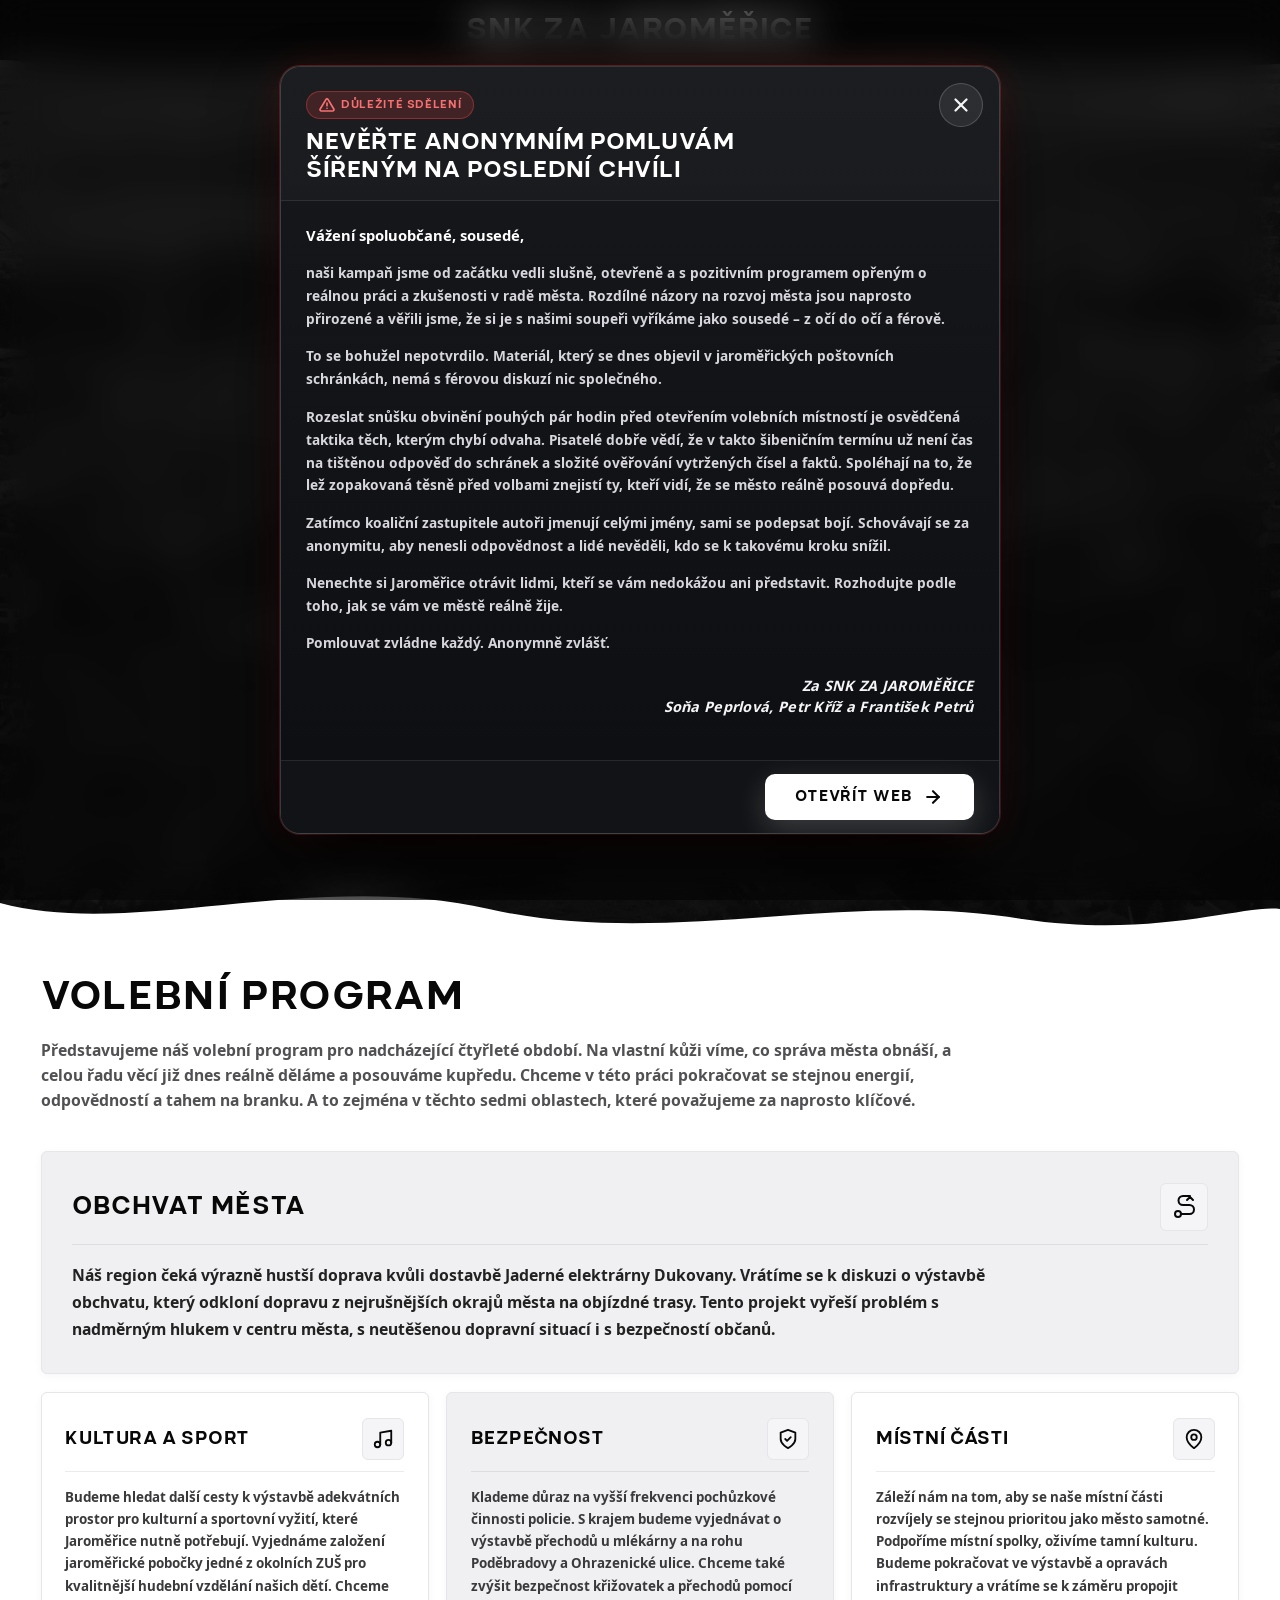
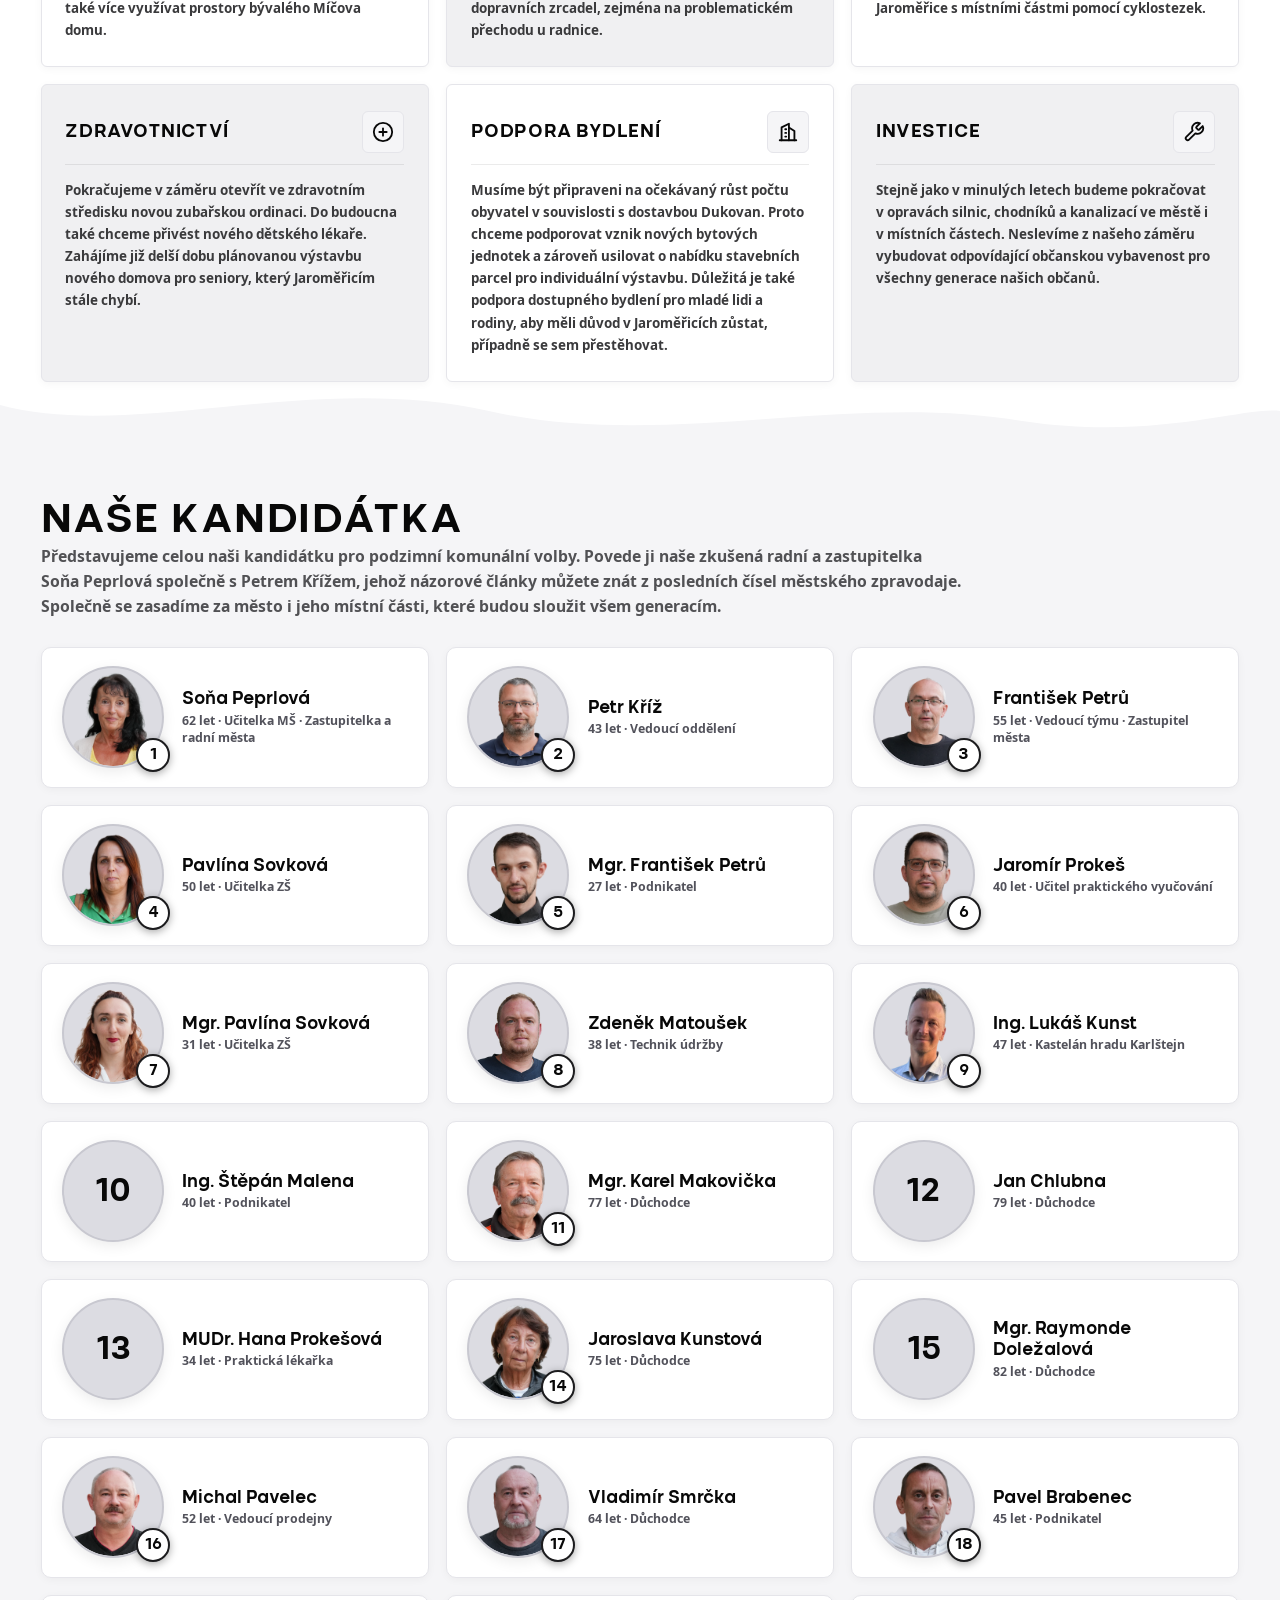
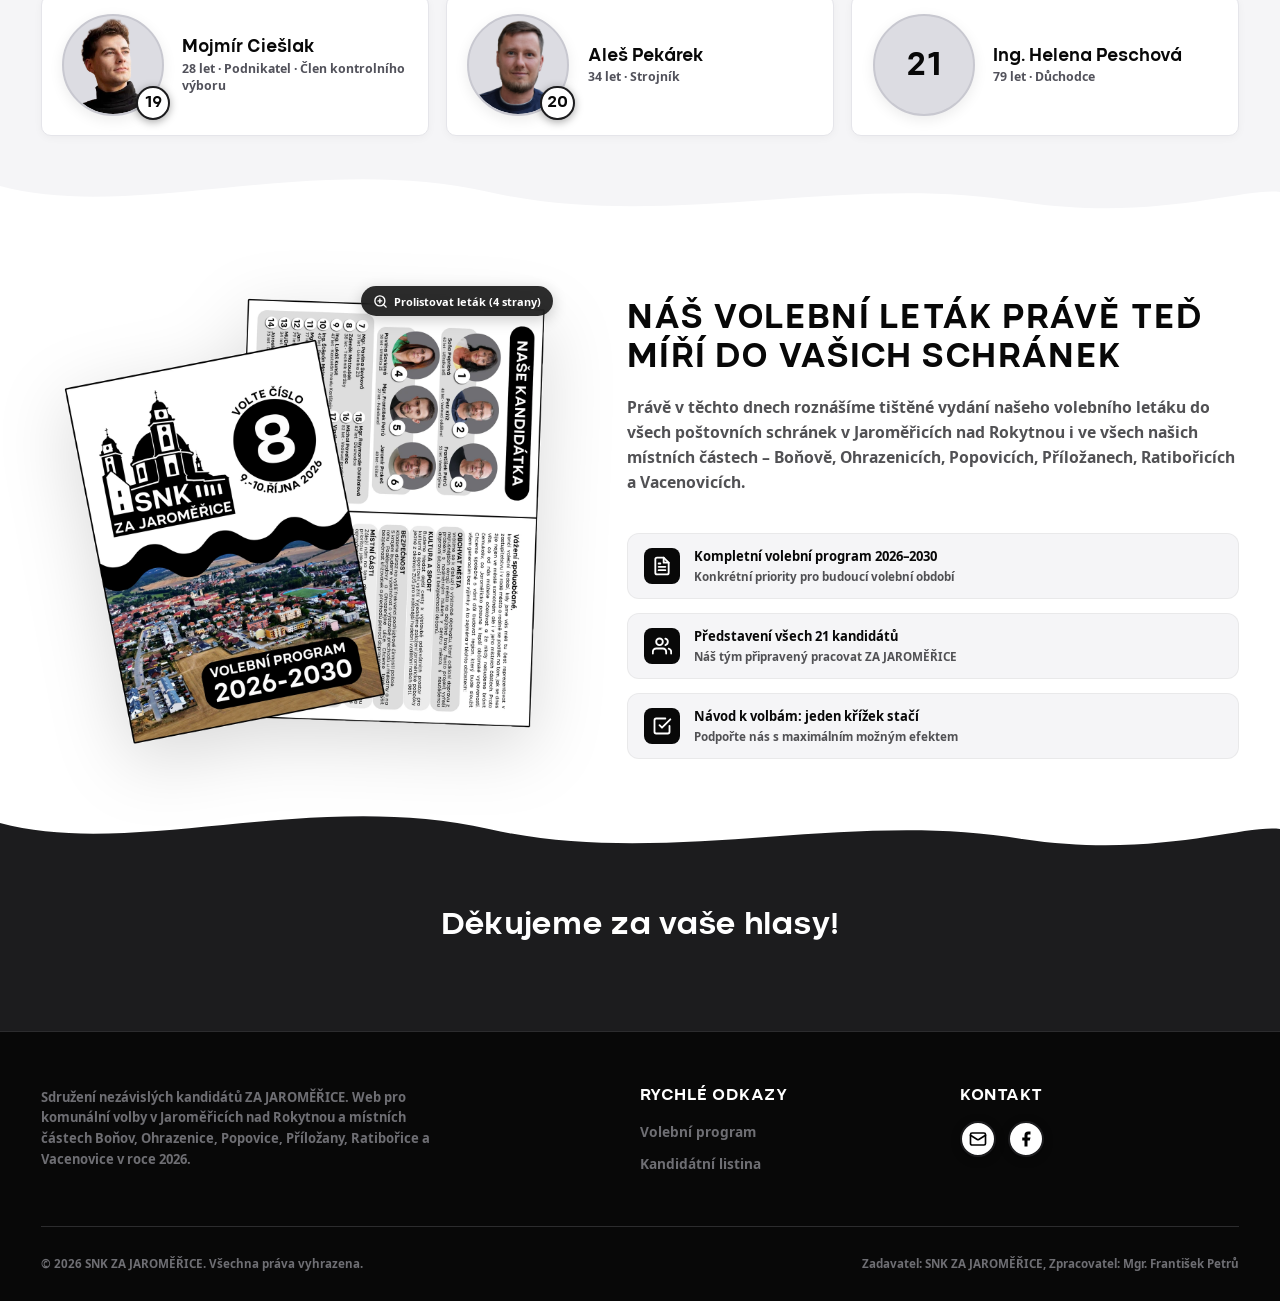
==== commit fe6c9f26: "Corrections" ====
--- a/beta.html
+++ b/beta.html
@@ -36,7 +36,7 @@
     rel="stylesheet">
 
   <!-- Styles -->
-  <link rel="stylesheet" href="styles.css?v=20261007g">
+  <link rel="stylesheet" href="styles.css?v=20261007h">
 
   <!-- Embedded Critical Styles for Statement Modal & Alert Bar (garantuje 100% zobrazení i při staré mezipaměti prohlížeče) -->
   <style>
@@ -271,12 +271,13 @@
       line-height: 1.45;
     }
     .statement-modal-actions {
-      margin-top: 1.5rem;
-      padding-top: 1.35rem;
+      padding: 0.95rem 1.85rem;
       border-top: 1px solid rgba(255, 255, 255, 0.09);
+      background: rgba(19, 20, 23, 0.98);
       display: flex;
       align-items: center;
       justify-content: flex-end;
+      flex-shrink: 0;
     }
     .statement-open-btn {
       background: #ffffff;
@@ -317,19 +318,20 @@
     @media (max-width: 768px) {
       .statement-modal {
         padding: 0.75rem 0.5rem;
-        align-items: flex-start;
-        overflow-y: auto;
-        -webkit-overflow-scrolling: touch;
+        align-items: center;
+        overflow: hidden;
       }
       .statement-modal-dialog {
-        margin: auto;
+        margin: 0 auto;
         width: 92%;
         max-width: 460px;
+        height: min(86dvh, 86vh, 640px);
         max-height: calc(100dvh - 1.5rem);
         max-height: calc(100vh - 1.5rem);
         border-radius: 16px;
         display: flex;
         flex-direction: column;
+        overflow: hidden;
       }
       .statement-modal-header {
         padding: 0.75rem 2.85rem 0.5rem 0.85rem;
@@ -356,6 +358,7 @@
         flex: 1 1 auto;
         min-height: 0;
         overflow-y: auto;
+        touch-action: pan-y;
         -webkit-overflow-scrolling: touch;
       }
       .statement-salutation {
@@ -369,21 +372,24 @@
         font-size: 0.92rem;
       }
       .statement-signature {
-        margin: 0.65rem 0 0.5rem;
+        margin: 0.65rem 0 0.4rem;
       }
       .statement-sign-name {
         font-size: 0.8rem;
         line-height: 1.35;
       }
       .statement-modal-actions {
-        margin-top: 0.65rem;
-        padding-top: 0.55rem;
+        padding: 0.65rem 0.85rem;
+        border-top: 1px solid rgba(255, 255, 255, 0.09);
+        background: rgba(19, 20, 23, 0.98);
         flex-shrink: 0;
+        margin-top: 0;
       }
       .statement-open-btn {
-        padding: 0.6rem 1.15rem;
-        font-size: 0.86rem;
+        padding: 0.65rem 1.15rem;
+        font-size: 0.88rem;
         border-radius: 8px;
+        width: 100%;
       }
       .statement-modal-close {
         top: 0.6rem;
@@ -1318,7 +1324,7 @@
 
 
   <!-- Scripts -->
-  <script src="script.js?v=20261007g"></script>
+  <script src="script.js?v=20261007h"></script>
 
   <!-- Beta Authentication Script (zakomentováno pro budoucí použití)
   <script>
@@ -1371,7 +1377,7 @@
         <p>To se bohužel nepotvrdilo. Materiál, který se dnes objevil v jaroměřických poštovních schránkách, nemá s férovou diskuzí nic společného.</p>
         <p>Rozeslat snůšku obvinění pouhých pár hodin před otevřením volebních místností je osvědčená taktika těch, kterým chybí odvaha. Pisatelé dobře vědí, že v takto šibeničním termínu už není čas na tištěnou odpověď do schránek a složité ověřování vytržených čísel a faktů. Spoléhají na to, že lež zopakovaná těsně před volbami znejistí ty, kteří vidí, že se město reálně posouvá dopředu.</p>
         <p>Zatímco koaliční zastupitele autoři jmenují celými jmény, sami se podepsat bojí. Schovávají se za anonymitu, aby nenesli odpovědnost a lidé nevěděli, kdo se k takovému kroku snížil.</p>
-        <p>Nenechme si Jaroměřice otrávit lidmi, kteří se vám nedokážou ani představit a jen šlapou po práci úspěšnějších. Rozhodujte podle toho, jak se vám ve městě reálně žije.</p>
+        <p>Nenechte si Jaroměřice otrávit lidmi, kteří se vám nedokážou ani představit. Rozhodujte podle toho, jak se vám ve městě reálně žije.</p>
         <p>Pomlouvat zvládne každý. Anonymně zvlášť.</p>
 
         <div class="statement-signature">
@@ -1380,16 +1386,16 @@
             <span>Soňa Peprlová, Petr Kříž a František Petrů</span>
           </div>
         </div>
-
-        <div class="statement-modal-actions">
-          <button type="button" class="statement-open-btn" id="statement-open-web-btn">
-            <span>Otevřít web</span>
-            <svg width="20" height="20" viewBox="0 0 24 24" fill="none" stroke="currentColor" stroke-width="2.5" stroke-linecap="round" stroke-linejoin="round">
-              <line x1="5" y1="12" x2="19" y2="12"></line>
-              <polyline points="12 5 19 12 12 19"></polyline>
-            </svg>
-          </button>
-        </div>
+      </div>
+
+      <div class="statement-modal-actions">
+        <button type="button" class="statement-open-btn" id="statement-open-web-btn">
+          <span>Otevřít web</span>
+          <svg width="20" height="20" viewBox="0 0 24 24" fill="none" stroke="currentColor" stroke-width="2.5" stroke-linecap="round" stroke-linejoin="round">
+            <line x1="5" y1="12" x2="19" y2="12"></line>
+            <polyline points="12 5 19 12 12 19"></polyline>
+          </svg>
+        </button>
       </div>
     </div>
   </div>
--- a/styles.css
+++ b/styles.css
@@ -1941,12 +1941,13 @@
 
 /* Actions footer (Otevřít web button) */
 .statement-modal-actions {
-  margin-top: 1.5rem;
-  padding-top: 1.35rem;
+  padding: 0.95rem 1.85rem;
   border-top: 1px solid rgba(255, 255, 255, 0.09);
+  background: rgba(19, 20, 23, 0.98);
   display: flex;
   align-items: center;
   justify-content: flex-end;
+  flex-shrink: 0;
 }
 
 .statement-open-btn {
@@ -1993,20 +1994,21 @@
 @media (max-width: 768px) {
   .statement-modal {
     padding: 0.75rem 0.5rem;
-    align-items: flex-start;
-    overflow-y: auto;
-    -webkit-overflow-scrolling: touch;
+    align-items: center;
+    overflow: hidden;
   }
 
   .statement-modal-dialog {
-    margin: auto;
+    margin: 0 auto;
     width: 92%;
     max-width: 460px;
+    height: min(86dvh, 86vh, 640px);
     max-height: calc(100dvh - 1.5rem);
     max-height: calc(100vh - 1.5rem);
     border-radius: 16px;
     display: flex;
     flex-direction: column;
+    overflow: hidden;
   }
 
   .statement-modal-header {
@@ -2038,6 +2040,7 @@
     flex: 1 1 auto;
     min-height: 0;
     overflow-y: auto;
+    touch-action: pan-y;
     -webkit-overflow-scrolling: touch;
   }
 
@@ -2055,7 +2058,7 @@
   }
 
   .statement-signature {
-    margin: 0.65rem 0 0.5rem;
+    margin: 0.65rem 0 0.4rem;
   }
 
   .statement-sign-name {
@@ -2064,15 +2067,18 @@
   }
 
   .statement-modal-actions {
-    margin-top: 0.65rem;
-    padding-top: 0.55rem;
+    padding: 0.65rem 0.85rem;
+    border-top: 1px solid rgba(255, 255, 255, 0.09);
+    background: rgba(19, 20, 23, 0.98);
     flex-shrink: 0;
+    margin-top: 0;
   }
 
   .statement-open-btn {
-    padding: 0.6rem 1.15rem;
-    font-size: 0.86rem;
+    padding: 0.65rem 1.15rem;
+    font-size: 0.88rem;
     border-radius: 8px;
+    width: 100%;
   }
 
   .statement-modal-close {
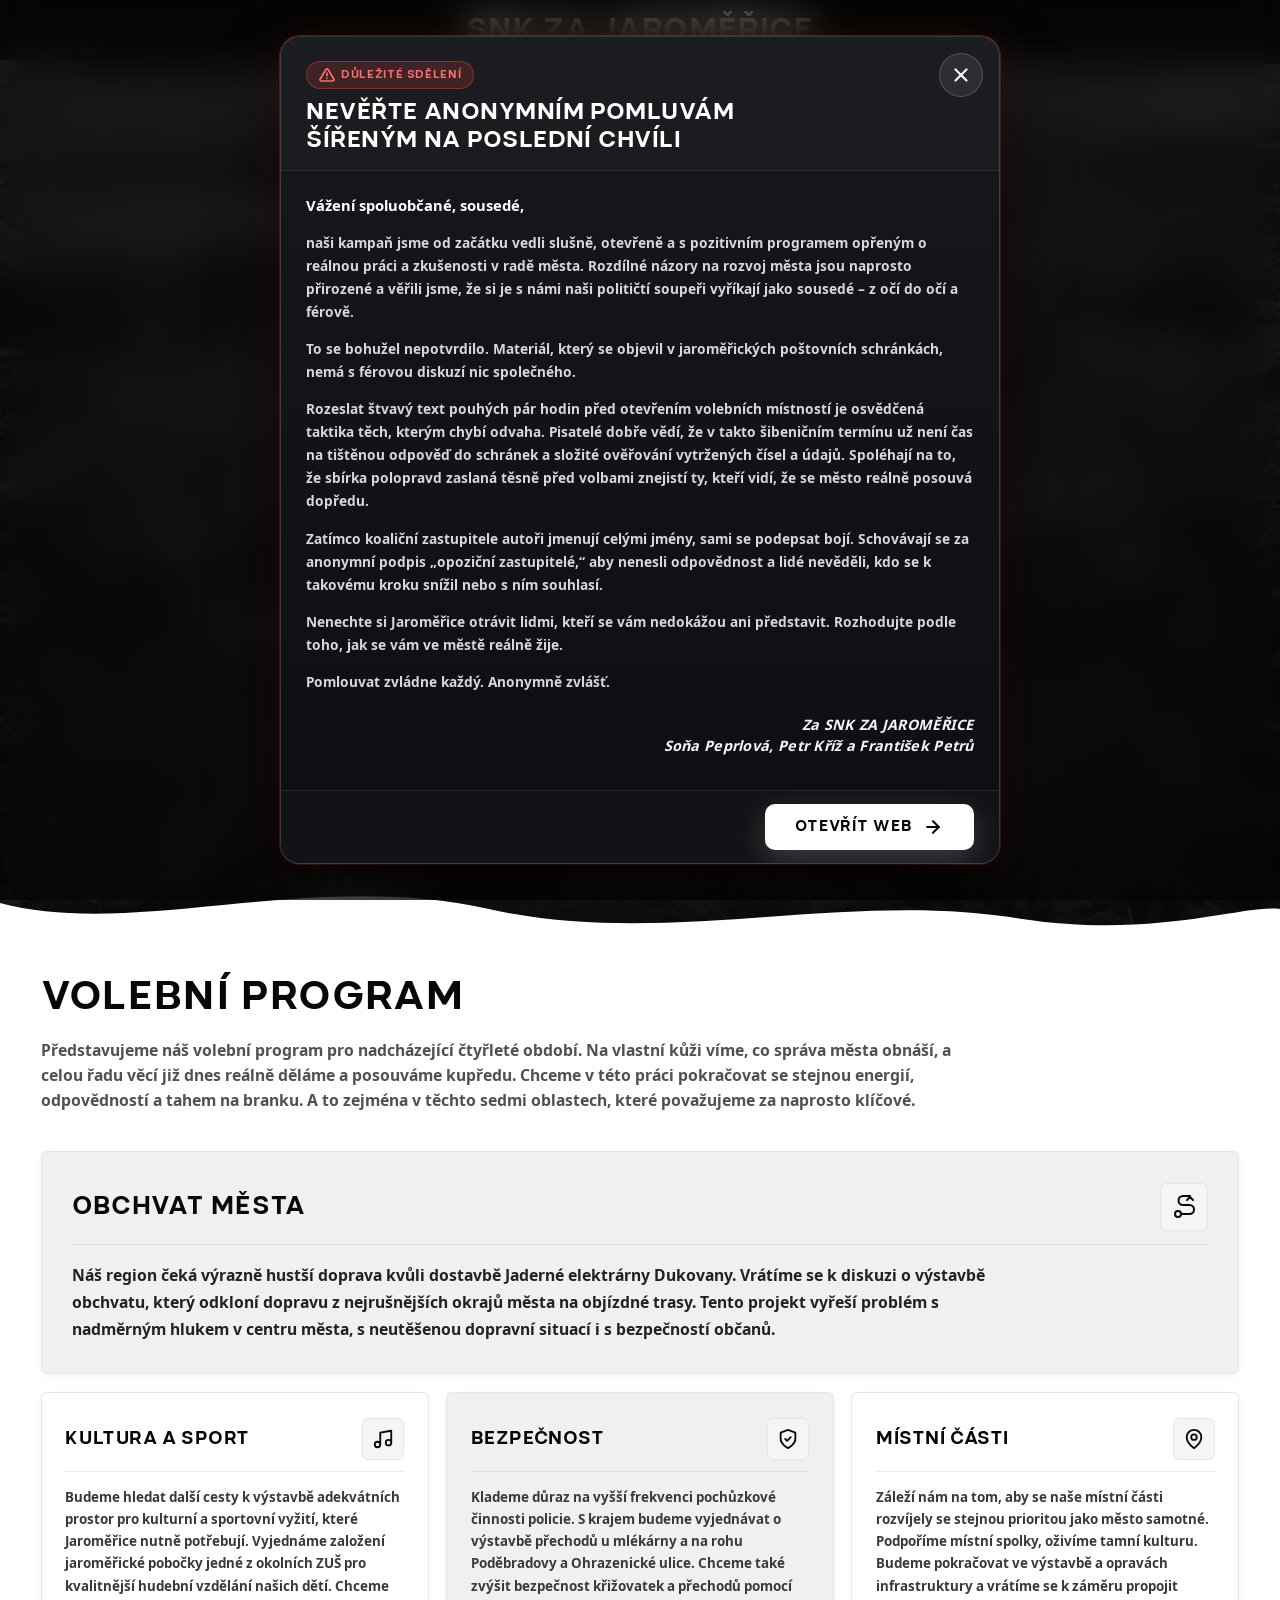
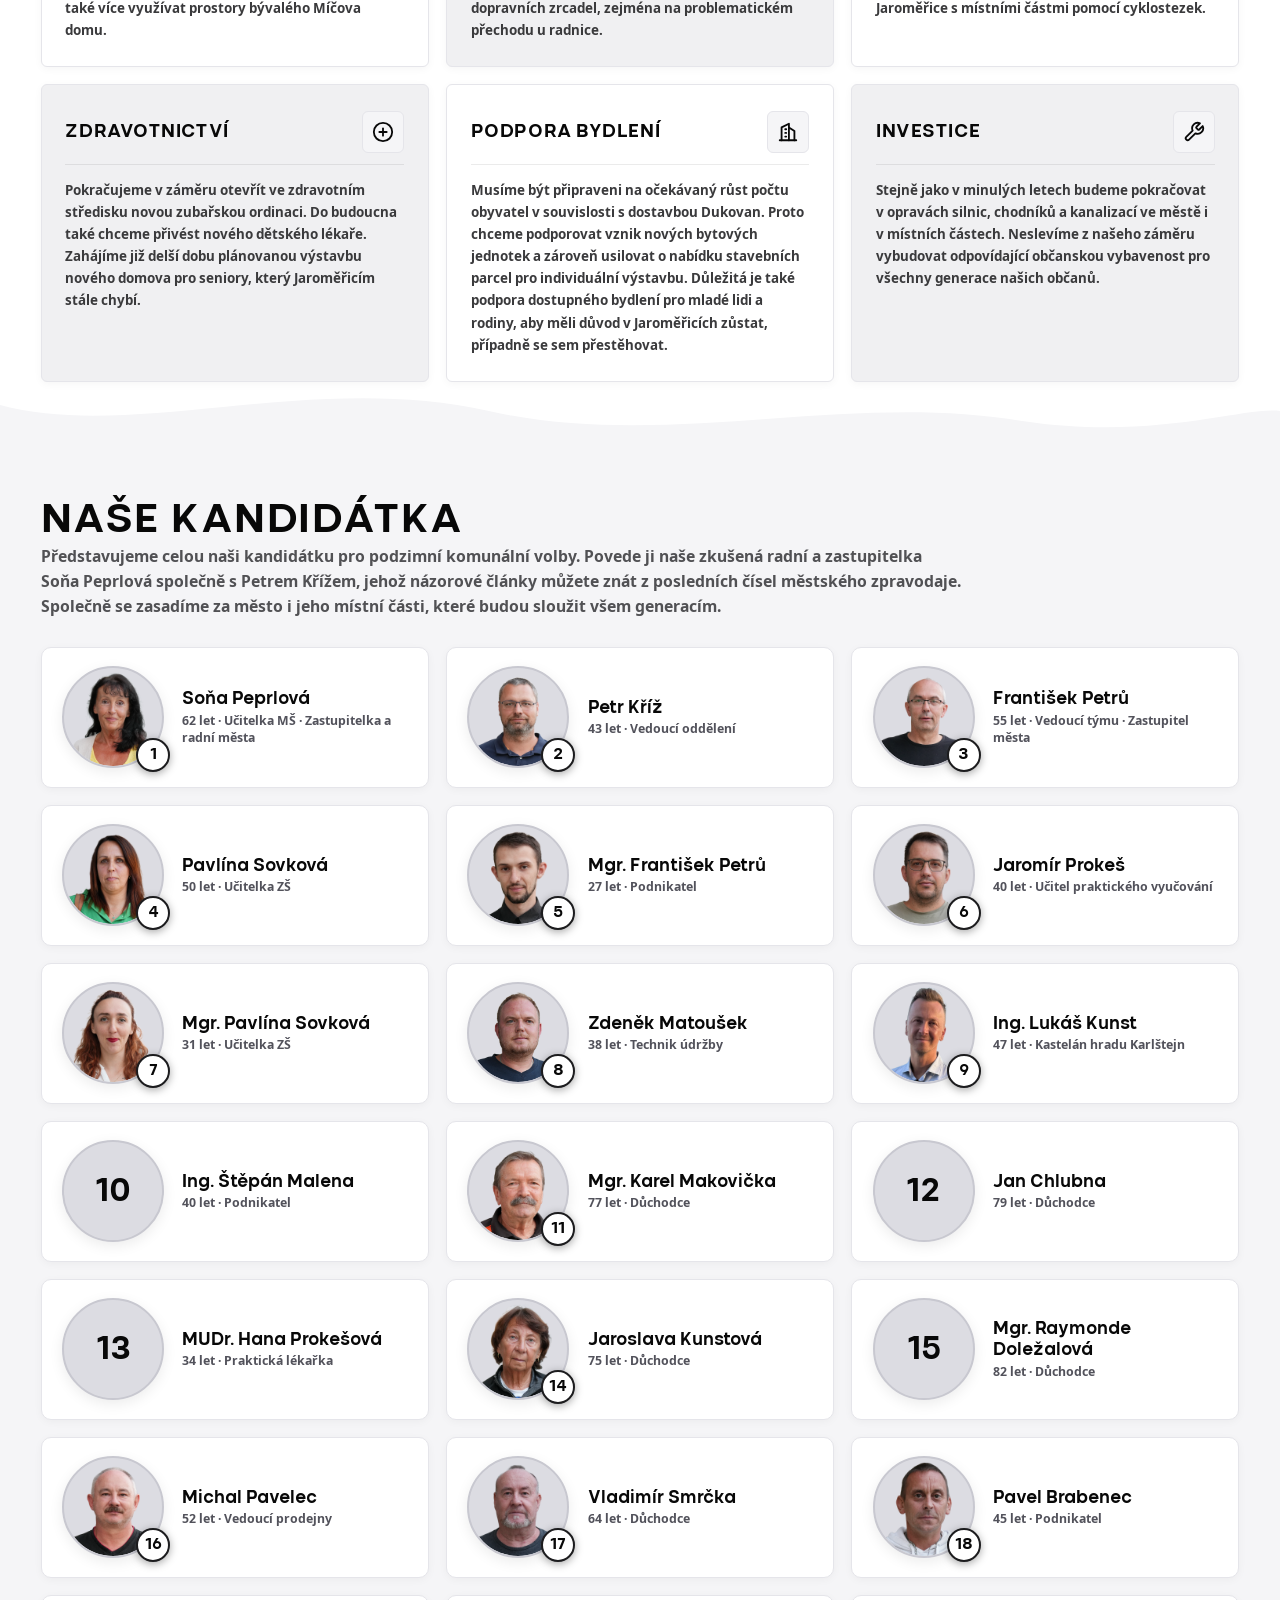
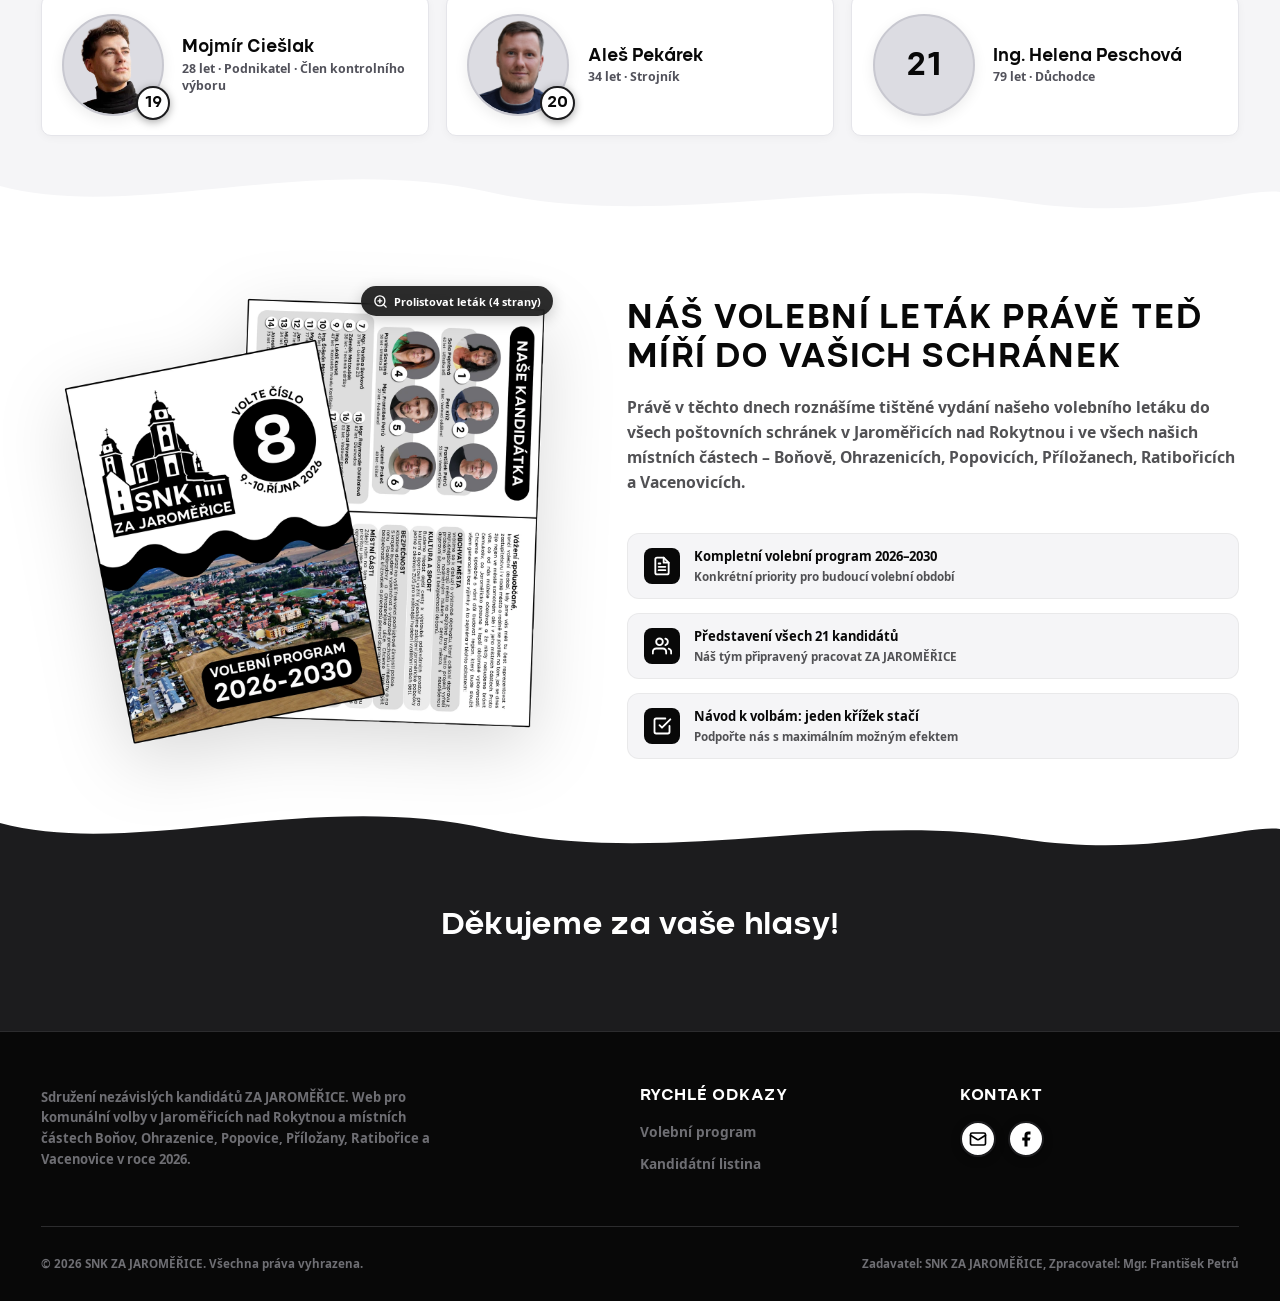
==== commit fbd44d2c: "Updates of web link" ====
--- a/beta.html
+++ b/beta.html
@@ -36,7 +36,7 @@
     rel="stylesheet">
 
   <!-- Styles -->
-  <link rel="stylesheet" href="styles.css?v=20261007h">
+  <link rel="stylesheet" href="styles.css?v=20261008a">
 
   <!-- Embedded Critical Styles for Statement Modal & Alert Bar (garantuje 100% zobrazení i při staré mezipaměti prohlížeče) -->
   <style>
@@ -404,14 +404,27 @@
     }
   </style>
 
-  <!-- Statement Modal: Zobrazit při každém načtení stránky -->
+  <!-- Statement Modal: Zobrazit při každém načtení stránky (kromě přímého odkazu na web, např. #web nebo ?web) -->
   <script>
     (function () {
       try {
         localStorage.removeItem('statement_seen_2026');
       } catch (e) {}
-      document.documentElement.classList.add('statement-first-visit');
-      document.documentElement.classList.add('modal-open');
+
+      var hash = (window.location.hash || '').toLowerCase();
+      var search = (window.location.search || '').toLowerCase();
+      var skipModal = hash === '#web' || 
+                      hash === '#domu' || 
+                      hash === '#uvod' || 
+                      hash === '#bez-vzkazu' ||
+                      search.indexOf('web') !== -1 || 
+                      search.indexOf('skip') !== -1 ||
+                      search.indexOf('bez-vzkazu') !== -1;
+
+      if (!skipModal) {
+        document.documentElement.classList.add('statement-first-visit');
+        document.documentElement.classList.add('modal-open');
+      }
     })();
   </script>
 
@@ -552,6 +565,8 @@
 </head>
 
 <body>
+  <!-- Web Top Anchor for direct links (#web) -->
+  <div id="web" aria-hidden="true" style="position:absolute;top:0;left:0;width:0;height:0;pointer-events:none;"></div>
 
   <!-- Beta Access Gate Modal (zakomentováno pro budoucí použití)
   <div id="beta-gate">
@@ -1324,7 +1339,7 @@
 
 
   <!-- Scripts -->
-  <script src="script.js?v=20261007h"></script>
+  <script src="script.js?v=20261008a"></script>
 
   <!-- Beta Authentication Script (zakomentováno pro budoucí použití)
   <script>
@@ -1373,10 +1388,10 @@
 
       <div class="statement-modal-body">
         <p class="statement-salutation"><strong>Vážení spoluobčané, sousedé,</strong></p>
-        <p>naši kampaň jsme od začátku vedli slušně, otevřeně a s pozitivním programem opřeným o reálnou práci a zkušenosti v radě města. Rozdílné názory na rozvoj města jsou naprosto přirozené a věřili jsme, že si je s našimi soupeři vyříkáme jako sousedé – z očí do očí a férově.</p>
-        <p>To se bohužel nepotvrdilo. Materiál, který se dnes objevil v jaroměřických poštovních schránkách, nemá s férovou diskuzí nic společného.</p>
-        <p>Rozeslat snůšku obvinění pouhých pár hodin před otevřením volebních místností je osvědčená taktika těch, kterým chybí odvaha. Pisatelé dobře vědí, že v takto šibeničním termínu už není čas na tištěnou odpověď do schránek a složité ověřování vytržených čísel a faktů. Spoléhají na to, že lež zopakovaná těsně před volbami znejistí ty, kteří vidí, že se město reálně posouvá dopředu.</p>
-        <p>Zatímco koaliční zastupitele autoři jmenují celými jmény, sami se podepsat bojí. Schovávají se za anonymitu, aby nenesli odpovědnost a lidé nevěděli, kdo se k takovému kroku snížil.</p>
+        <p>naši kampaň jsme od začátku vedli slušně, otevřeně a s pozitivním programem opřeným o reálnou práci a zkušenosti v radě města. Rozdílné názory na rozvoj města jsou naprosto přirozené a věřili jsme, že si je s námi naši političtí soupeři vyříkají jako sousedé – z očí do očí a férově.</p>
+        <p>To se bohužel nepotvrdilo. Materiál, který se objevil v jaroměřických poštovních schránkách, nemá s férovou diskuzí nic společného.</p>
+        <p>Rozeslat štvavý text pouhých pár hodin před otevřením volebních místností je osvědčená taktika těch, kterým chybí odvaha. Pisatelé dobře vědí, že v takto šibeničním termínu už není čas na tištěnou odpověď do schránek a složité ověřování vytržených čísel a údajů. Spoléhají na to, že sbírka polopravd zaslaná těsně před volbami znejistí ty, kteří vidí, že se město reálně posouvá dopředu.</p>
+        <p>Zatímco koaliční zastupitele autoři jmenují celými jmény, sami se podepsat bojí. Schovávají se za anonymní podpis „opoziční zastupitelé,“ aby nenesli odpovědnost a lidé nevěděli, kdo se k takovému kroku snížil nebo s ním souhlasí.</p>
         <p>Nenechte si Jaroměřice otrávit lidmi, kteří se vám nedokážou ani představit. Rozhodujte podle toho, jak se vám ve městě reálně žije.</p>
         <p>Pomlouvat zvládne každý. Anonymně zvlášť.</p>
 
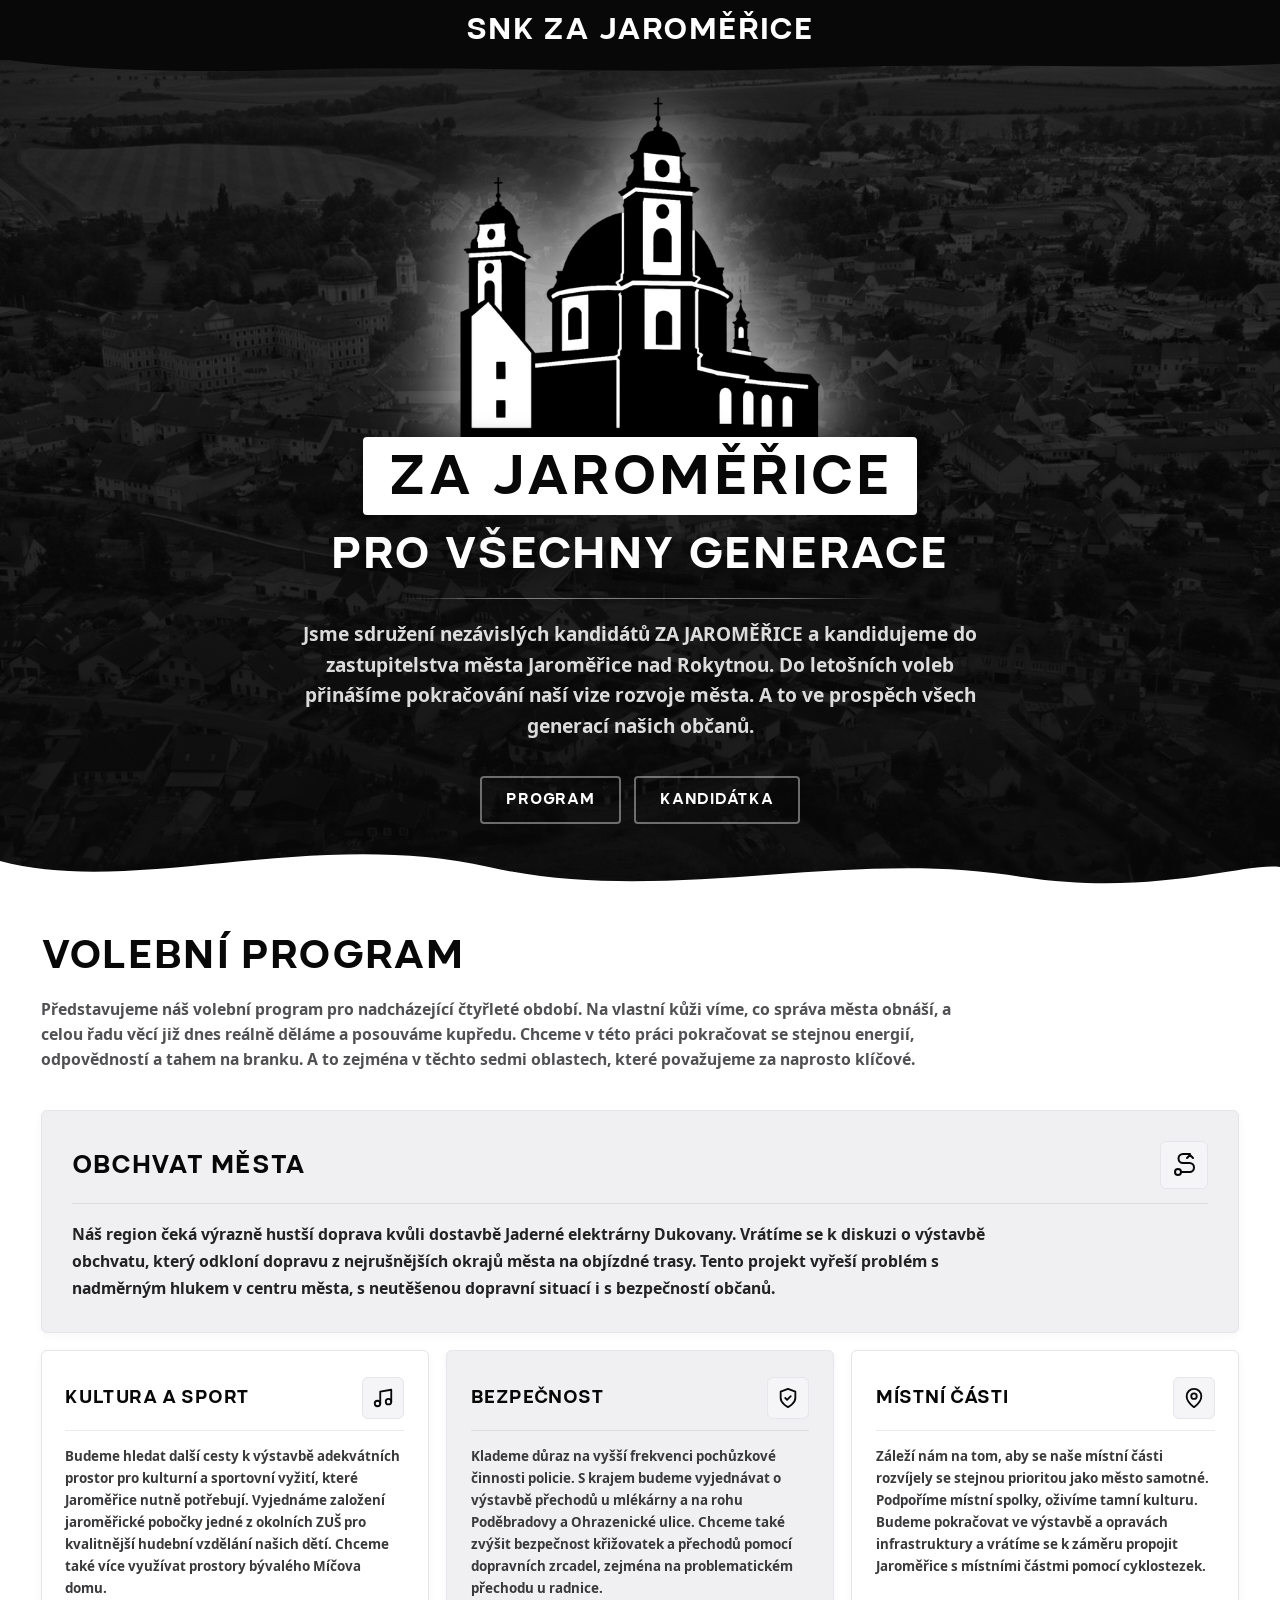
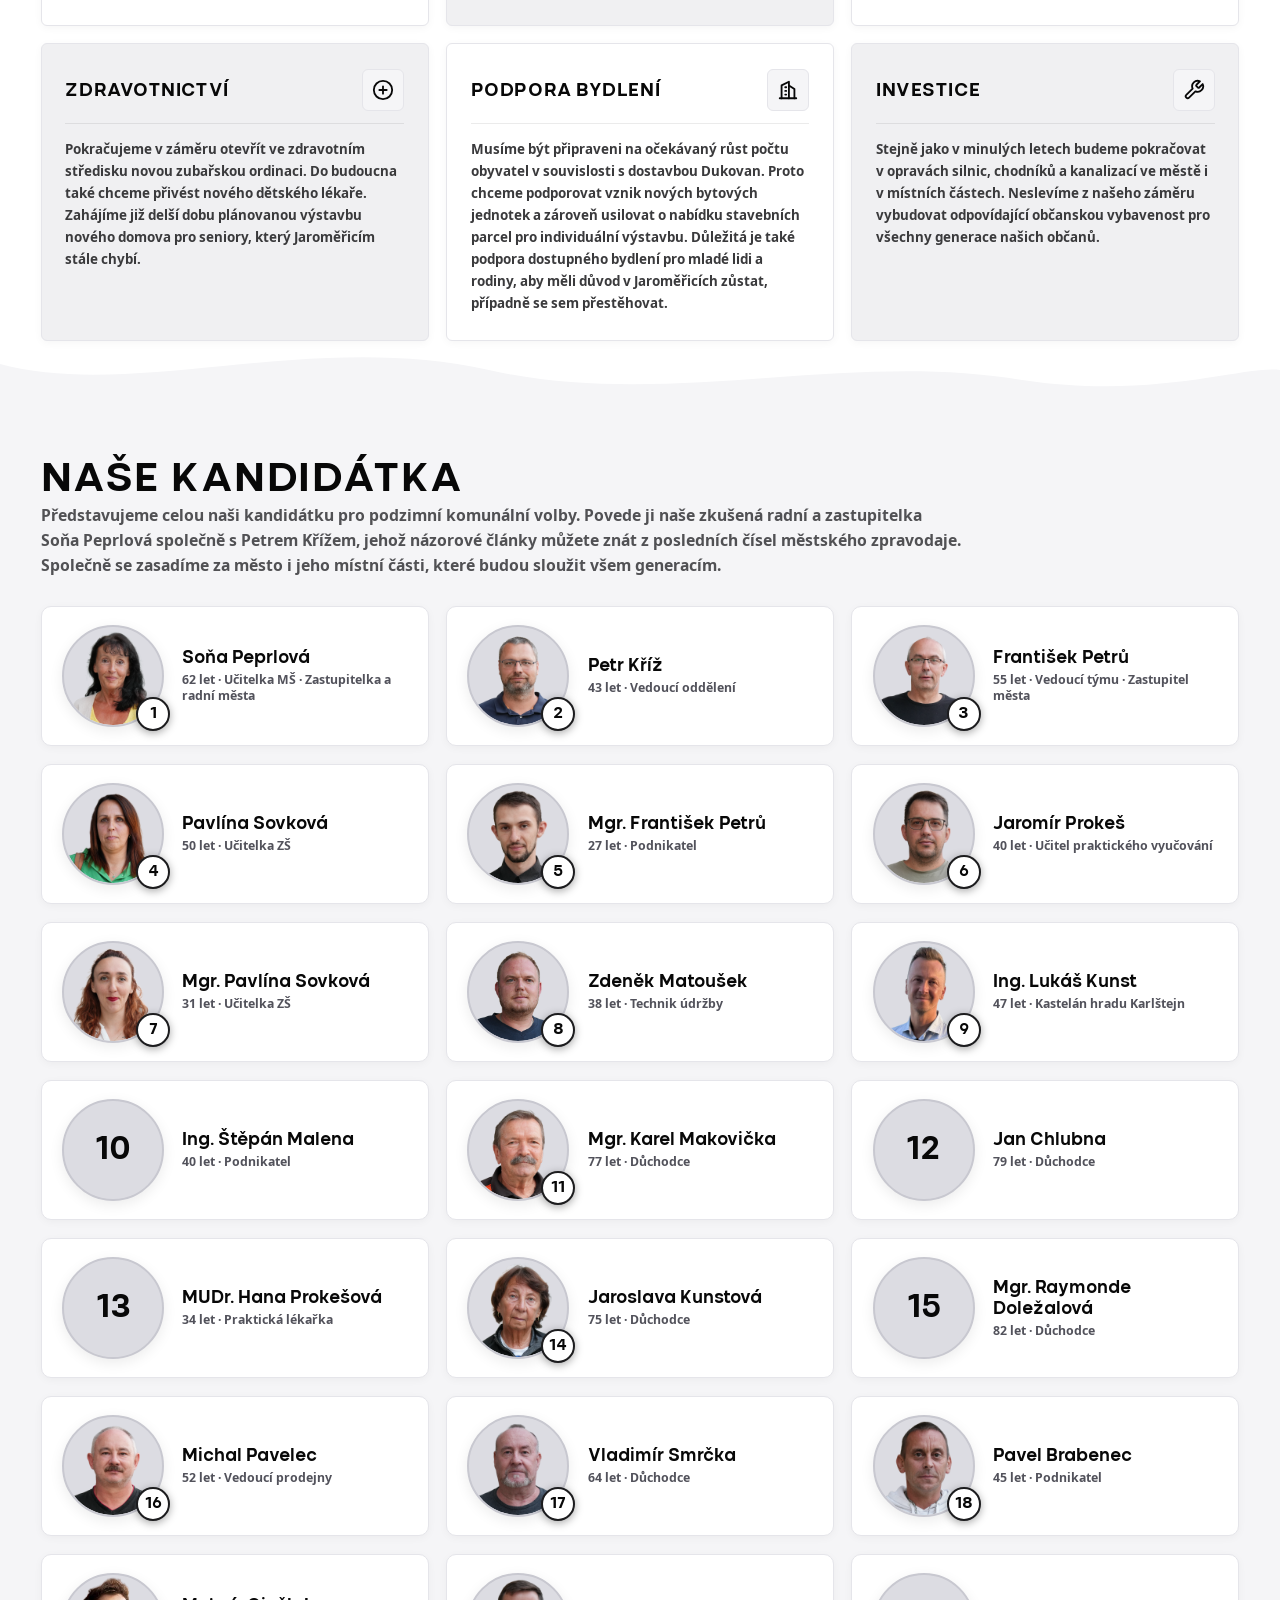
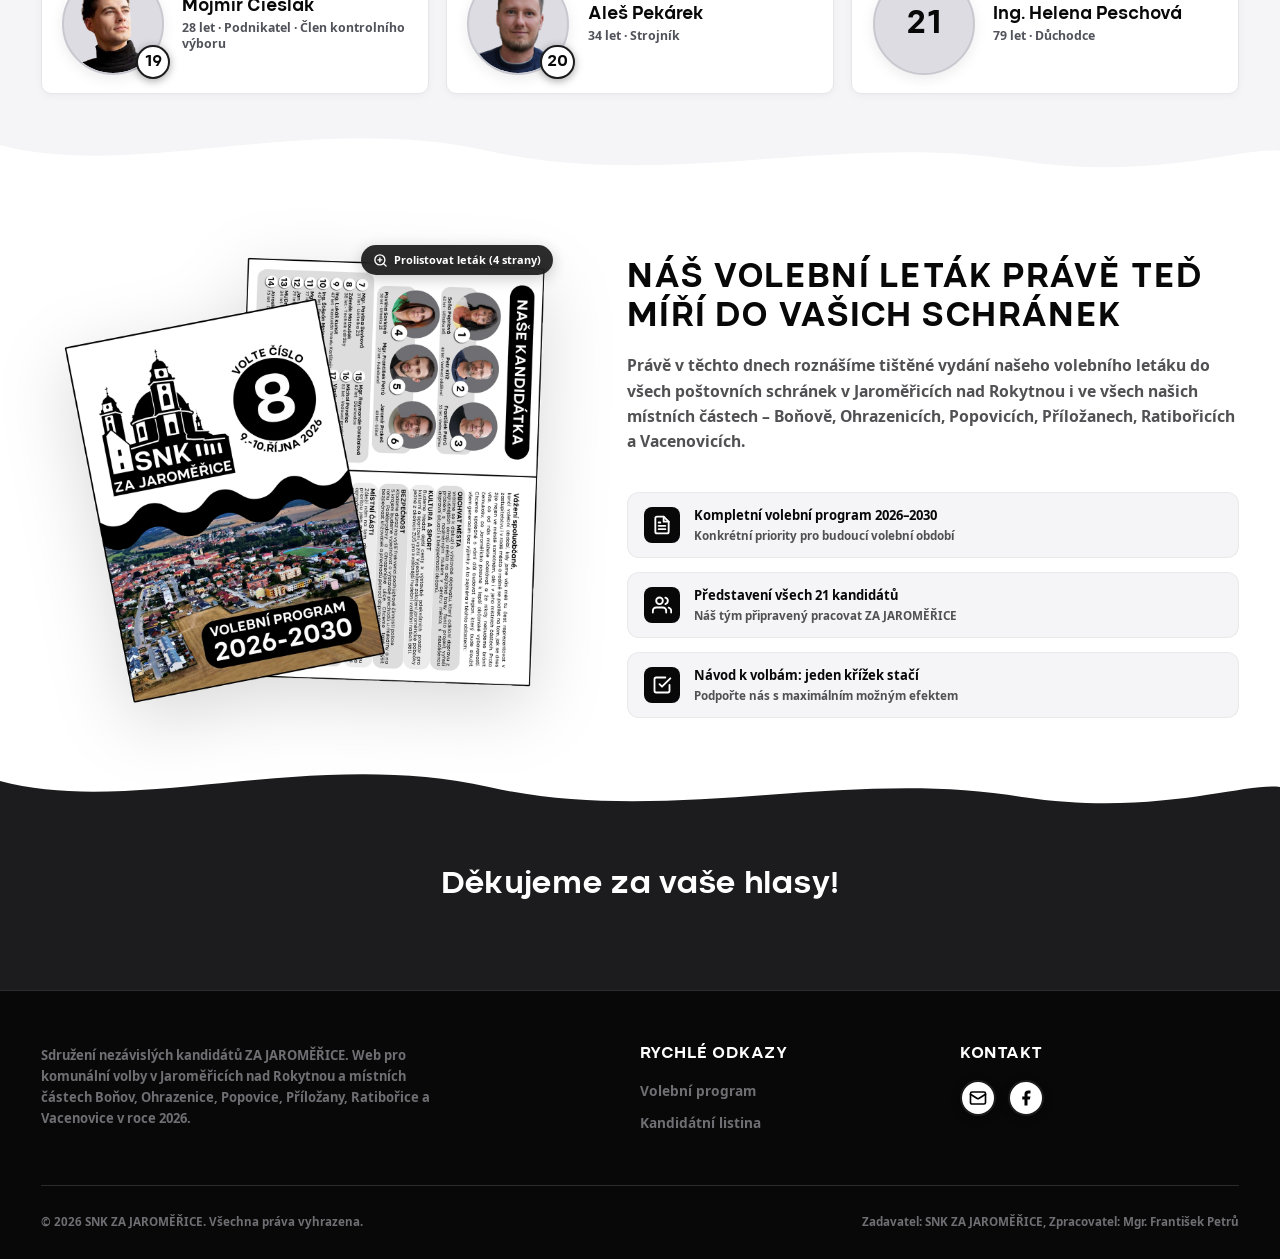
==== commit 7cf520e5: "After election updates" ====
--- a/beta.html
+++ b/beta.html
@@ -36,397 +36,7 @@
     rel="stylesheet">
 
   <!-- Styles -->
-  <link rel="stylesheet" href="styles.css?v=20261008a">
-
-  <!-- Embedded Critical Styles for Statement Modal & Alert Bar (garantuje 100% zobrazení i při staré mezipaměti prohlížeče) -->
-  <style>
-    body.modal-open,
-    html.modal-open,
-    html.modal-open body,
-    html.statement-first-visit,
-    html.statement-first-visit body {
-      overflow: hidden !important;
-      overscroll-behavior: none !important;
-    }
-
-    .statement-alert-bar {
-      background: linear-gradient(90deg, #991b1b 0%, #b91c1c 50%, #7f1d1d 100%);
-      color: #ffffff;
-      padding: 0.6rem 1rem;
-      font-size: 0.88rem;
-      position: relative;
-      z-index: 999;
-      border-bottom: 1px solid rgba(255, 255, 255, 0.18);
-      box-shadow: 0 4px 15px rgba(0, 0, 0, 0.4);
-    }
-    .statement-alert-bar-inner {
-      display: flex;
-      align-items: center;
-      justify-content: center;
-      gap: 0.75rem;
-      flex-wrap: wrap;
-      text-align: center;
-    }
-    .statement-alert-badge {
-      display: inline-flex;
-      align-items: center;
-      gap: 0.35rem;
-      background: rgba(0, 0, 0, 0.35);
-      padding: 0.2rem 0.6rem;
-      border-radius: 999px;
-      font-family: 'Nominee', 'Syne', sans-serif;
-      font-size: 0.75rem;
-      font-weight: 800;
-      letter-spacing: 0.05em;
-      text-transform: uppercase;
-      color: #fecaca;
-      border: 1px solid rgba(255, 255, 255, 0.25);
-    }
-    .statement-alert-badge svg {
-      color: #fca5a5;
-      flex-shrink: 0;
-    }
-    .statement-alert-text {
-      font-weight: 600;
-      color: #ffffff;
-      font-size: 0.92rem;
-    }
-    .statement-alert-link {
-      background: #ffffff;
-      color: #7f1d1d;
-      font-family: 'Nominee', 'Syne', sans-serif;
-      font-size: 0.82rem;
-      font-weight: 800;
-      text-transform: uppercase;
-      letter-spacing: 0.04em;
-      padding: 0.3rem 0.85rem;
-      border-radius: 6px;
-      border: none;
-      cursor: pointer;
-      transition: transform 0.15s, background-color 0.15s, color 0.15s;
-      text-decoration: none;
-      display: inline-flex;
-      align-items: center;
-      gap: 0.35rem;
-    }
-    .statement-alert-link:hover {
-      background: #fef2f2;
-      color: #991b1b;
-      transform: translateY(-1px);
-    }
-
-    @media (max-width: 768px) {
-      .statement-alert-bar {
-        display: none !important;
-      }
-    }
-
-    .statement-modal {
-      position: fixed;
-      inset: 0;
-      z-index: 999999;
-      display: flex;
-      align-items: center;
-      justify-content: center;
-      padding: 1.25rem;
-      opacity: 0;
-      visibility: hidden;
-      transition: opacity 0.3s cubic-bezier(0.16, 1, 0.3, 1), visibility 0.3s cubic-bezier(0.16, 1, 0.3, 1);
-      overflow: hidden;
-      touch-action: none;
-      overscroll-behavior: contain;
-    }
-    .statement-modal.is-open,
-    html.statement-first-visit .statement-modal {
-      opacity: 1;
-      visibility: visible;
-    }
-    .statement-modal-backdrop {
-      position: absolute;
-      inset: 0;
-      background: rgba(0, 0, 0, 0.35);
-      backdrop-filter: blur(20px) saturate(120%);
-      -webkit-backdrop-filter: blur(20px) saturate(120%);
-      cursor: pointer;
-      touch-action: none;
-      overscroll-behavior: none;
-    }
-    .statement-modal-dialog {
-      position: relative;
-      z-index: 10;
-      width: 100%;
-      max-width: 720px;
-      max-height: min(92vh, 880px);
-      background: #131417;
-      background: linear-gradient(180deg, #17181c 0%, #0d0e11 100%);
-      border: 1px solid rgba(255, 255, 255, 0.18);
-      border-radius: 20px;
-      box-shadow: 0 35px 80px -15px rgba(0, 0, 0, 0.95), 0 0 0 1px rgba(239, 68, 68, 0.3), 0 0 40px rgba(220, 38, 38, 0.15);
-      display: flex;
-      flex-direction: column;
-      overflow: hidden;
-      transform: scale(0.95) translateY(18px);
-      transition: transform 0.32s cubic-bezier(0.16, 1, 0.3, 1);
-      overscroll-behavior: contain;
-    }
-    .statement-modal.is-open .statement-modal-dialog,
-    html.statement-first-visit .statement-modal .statement-modal-dialog {
-      transform: scale(1) translateY(0);
-    }
-    .statement-modal-close {
-      position: absolute;
-      top: 1.15rem;
-      right: 1.15rem;
-      z-index: 25;
-      width: 44px;
-      height: 44px;
-      display: flex;
-      align-items: center;
-      justify-content: center;
-      border-radius: 50%;
-      background: rgba(255, 255, 255, 0.08);
-      border: 1px solid rgba(255, 255, 255, 0.18);
-      color: #f5f5f7;
-      cursor: pointer;
-      transition: background-color 0.2s, border-color 0.2s, transform 0.25s, color 0.2s;
-    }
-    .statement-modal-close:hover {
-      background: rgba(239, 68, 68, 0.28);
-      border-color: rgba(239, 68, 68, 0.6);
-      color: #ffffff;
-      transform: rotate(90deg);
-    }
-    .statement-modal-header {
-      padding: 1.75rem 4rem 1.15rem 1.85rem;
-      border-bottom: 1px solid rgba(255, 255, 255, 0.09);
-      background: rgba(255, 255, 255, 0.02);
-      flex-shrink: 0;
-    }
-    .statement-badge {
-      display: inline-flex;
-      align-items: center;
-      gap: 0.45rem;
-      background: rgba(239, 68, 68, 0.18);
-      color: #f87171;
-      border: 1px solid rgba(239, 68, 68, 0.4);
-      padding: 0.32rem 0.85rem;
-      border-radius: 999px;
-      font-family: 'Nominee', 'Syne', sans-serif;
-      font-size: 0.78rem;
-      font-weight: 800;
-      letter-spacing: 0.06em;
-      text-transform: uppercase;
-      margin-bottom: 0.75rem;
-    }
-    .statement-badge svg {
-      color: #f87171;
-      flex-shrink: 0;
-    }
-    .statement-modal-title {
-      font-family: 'Nominee', 'Syne', sans-serif;
-      font-size: clamp(1.25rem, 2.8vw, 1.65rem);
-      font-weight: 800;
-      line-height: 1.22;
-      color: #ffffff;
-      letter-spacing: 0.02em;
-      text-transform: uppercase;
-      margin: 0;
-    }
-    .statement-modal-body {
-      padding: 1.6rem 1.85rem 1.85rem;
-      overflow-y: auto;
-      overscroll-behavior: contain;
-      touch-action: pan-y;
-      -webkit-overflow-scrolling: touch;
-      color: #d6d6dc;
-      font-size: 1rem;
-      line-height: 1.68;
-      font-weight: 500;
-    }
-    .statement-salutation {
-      font-size: 1.08rem;
-      color: #ffffff;
-      margin-bottom: 1.1rem;
-    }
-    .statement-modal-body p {
-      margin-bottom: 1.05rem;
-    }
-    .statement-signature {
-      margin: 1.5rem 0 1.25rem;
-      display: flex;
-      justify-content: flex-end;
-      text-align: right;
-    }
-    .statement-sign-name {
-      font-family: inherit;
-      font-size: 1.05rem;
-      font-weight: 600;
-      font-style: italic;
-      letter-spacing: 0.02em;
-      color: #f5f5f7;
-      display: flex;
-      flex-direction: column;
-      align-items: flex-end;
-      text-align: right;
-      line-height: 1.45;
-    }
-    .statement-modal-actions {
-      padding: 0.95rem 1.85rem;
-      border-top: 1px solid rgba(255, 255, 255, 0.09);
-      background: rgba(19, 20, 23, 0.98);
-      display: flex;
-      align-items: center;
-      justify-content: flex-end;
-      flex-shrink: 0;
-    }
-    .statement-open-btn {
-      background: #ffffff;
-      color: #080808;
-      font-family: 'Nominee', 'Syne', sans-serif;
-      font-size: 1.1rem;
-      font-weight: 800;
-      text-transform: uppercase;
-      letter-spacing: 0.05em;
-      padding: 0.95rem 2.25rem;
-      border: none;
-      border-radius: 10px;
-      cursor: pointer;
-      display: inline-flex;
-      align-items: center;
-      justify-content: center;
-      gap: 0.75rem;
-      box-shadow: 0 10px 30px rgba(255, 255, 255, 0.18);
-      transition: transform 0.2s, background-color 0.2s, box-shadow 0.2s;
-      width: 100%;
-    }
-    @media (min-width: 600px) {
-      .statement-open-btn {
-        width: auto;
-      }
-    }
-    .statement-open-btn:hover {
-      background: #f4f4f5;
-      transform: translateY(-2px);
-      box-shadow: 0 15px 35px rgba(255, 255, 255, 0.3);
-    }
-    .statement-open-btn svg {
-      transition: transform 0.2s ease;
-    }
-    .statement-open-btn:hover svg {
-      transform: translateX(4px);
-    }
-    @media (max-width: 768px) {
-      .statement-modal {
-        padding: 0.75rem 0.5rem;
-        align-items: center;
-        overflow: hidden;
-      }
-      .statement-modal-dialog {
-        margin: 0 auto;
-        width: 92%;
-        max-width: 460px;
-        height: min(86dvh, 86vh, 640px);
-        max-height: calc(100dvh - 1.5rem);
-        max-height: calc(100vh - 1.5rem);
-        border-radius: 16px;
-        display: flex;
-        flex-direction: column;
-        overflow: hidden;
-      }
-      .statement-modal-header {
-        padding: 0.75rem 2.85rem 0.5rem 0.85rem;
-        flex-shrink: 0;
-      }
-      .statement-badge {
-        font-size: 0.68rem;
-        padding: 0.15rem 0.5rem;
-        margin-bottom: 0.25rem;
-        gap: 0.3rem;
-      }
-      .statement-badge svg {
-        width: 12px;
-        height: 12px;
-      }
-      .statement-modal-title {
-        font-size: 0.95rem;
-        line-height: 1.25;
-      }
-      .statement-modal-body {
-        padding: 0.75rem 0.85rem 0.85rem;
-        font-size: 0.82rem;
-        line-height: 1.45;
-        flex: 1 1 auto;
-        min-height: 0;
-        overflow-y: auto;
-        touch-action: pan-y;
-        -webkit-overflow-scrolling: touch;
-      }
-      .statement-salutation {
-        font-size: 0.88rem;
-        margin-bottom: 0.45rem;
-      }
-      .statement-modal-body p {
-        margin-bottom: 0.5rem;
-      }
-      .statement-quote {
-        font-size: 0.92rem;
-      }
-      .statement-signature {
-        margin: 0.65rem 0 0.4rem;
-      }
-      .statement-sign-name {
-        font-size: 0.8rem;
-        line-height: 1.35;
-      }
-      .statement-modal-actions {
-        padding: 0.65rem 0.85rem;
-        border-top: 1px solid rgba(255, 255, 255, 0.09);
-        background: rgba(19, 20, 23, 0.98);
-        flex-shrink: 0;
-        margin-top: 0;
-      }
-      .statement-open-btn {
-        padding: 0.65rem 1.15rem;
-        font-size: 0.88rem;
-        border-radius: 8px;
-        width: 100%;
-      }
-      .statement-modal-close {
-        top: 0.6rem;
-        right: 0.6rem;
-        width: 32px;
-        height: 32px;
-      }
-      .statement-modal-close svg {
-        width: 16px;
-        height: 16px;
-      }
-    }
-  </style>
-
-  <!-- Statement Modal: Zobrazit při každém načtení stránky (kromě přímého odkazu na web, např. #web nebo ?web) -->
-  <script>
-    (function () {
-      try {
-        localStorage.removeItem('statement_seen_2026');
-      } catch (e) {}
-
-      var hash = (window.location.hash || '').toLowerCase();
-      var search = (window.location.search || '').toLowerCase();
-      var skipModal = hash === '#web' || 
-                      hash === '#domu' || 
-                      hash === '#uvod' || 
-                      hash === '#bez-vzkazu' ||
-                      search.indexOf('web') !== -1 || 
-                      search.indexOf('skip') !== -1 ||
-                      search.indexOf('bez-vzkazu') !== -1;
-
-      if (!skipModal) {
-        document.documentElement.classList.add('statement-first-visit');
-        document.documentElement.classList.add('modal-open');
-      }
-    })();
-  </script>
+  <link rel="stylesheet" href="styles.css?v=20261010">
 
   <!-- Beta Access Fast Check & Protection Styles (zakomentováno pro budoucí použití)
   <script>
@@ -586,27 +196,7 @@
   </div>
   -->
 
-  <!-- Top Announcement Bar (re-openable) -->
-  <aside class="statement-alert-bar" id="statement-alert-bar">
-    <div class="container statement-alert-bar-inner">
-      <div class="statement-alert-badge">
-        <svg width="14" height="14" viewBox="0 0 24 24" fill="none" stroke="currentColor" stroke-width="2.5" stroke-linecap="round" stroke-linejoin="round">
-          <path d="M10.29 3.86L1.82 18a2 2 0 0 0 1.71 3h16.94a2 2 0 0 0 1.71-3L13.71 3.86a2 2 0 0 0-3.42 0z"></path>
-          <line x1="12" y1="9" x2="12" y2="13"></line>
-          <line x1="12" y1="17" x2="12.01" y2="17"></line>
-        </svg>
-        <span>Stanovisko</span>
-      </div>
-      <span class="statement-alert-text">Nevěřte anonymním pomluvám šířeným na poslední chvíli.</span>
-      <button type="button" class="statement-alert-link" id="statement-alert-reopen-btn">
-        <span>Přečíst celé vyjádření</span>
-        <svg width="14" height="14" viewBox="0 0 24 24" fill="none" stroke="currentColor" stroke-width="2.5" stroke-linecap="round" stroke-linejoin="round">
-          <line x1="5" y1="12" x2="19" y2="12"></line>
-          <polyline points="12 5 19 12 12 19"></polyline>
-        </svg>
-      </button>
-    </div>
-  </aside>
+
 
   <!-- Centered Compact Header -->
   <header class="header">
@@ -1361,59 +951,7 @@
   </script>
   -->
 
-  <!-- Statement Modal (Antikampaň) -->
-  <div id="statement-modal" class="statement-modal" role="dialog" aria-modal="true" aria-labelledby="statement-modal-title">
-    <div class="statement-modal-backdrop" id="statement-modal-backdrop"></div>
-    <div class="statement-modal-dialog">
-      <button type="button" class="statement-modal-close" id="statement-modal-close" aria-label="Zavřít okno">
-        <svg width="22" height="22" viewBox="0 0 24 24" fill="none" stroke="currentColor" stroke-width="2.5" stroke-linecap="round" stroke-linejoin="round">
-          <line x1="18" y1="6" x2="6" y2="18"></line>
-          <line x1="6" y1="6" x2="18" y2="18"></line>
-        </svg>
-      </button>
-
-      <div class="statement-modal-header">
-        <div class="statement-badge">
-          <svg width="16" height="16" viewBox="0 0 24 24" fill="none" stroke="currentColor" stroke-width="2.5" stroke-linecap="round" stroke-linejoin="round">
-            <path d="M10.29 3.86L1.82 18a2 2 0 0 0 1.71 3h16.94a2 2 0 0 0 1.71-3L13.71 3.86a2 2 0 0 0-3.42 0z"></path>
-            <line x1="12" y1="9" x2="12" y2="13"></line>
-            <line x1="12" y1="17" x2="12.01" y2="17"></line>
-          </svg>
-          <span>Důležité sdělení</span>
-        </div>
-        <h2 class="statement-modal-title" id="statement-modal-title">
-          NEVĚŘTE ANONYMNÍM POMLUVÁM ŠÍŘENÝM NA POSLEDNÍ CHVÍLI
-        </h2>
-      </div>
-
-      <div class="statement-modal-body">
-        <p class="statement-salutation"><strong>Vážení spoluobčané, sousedé,</strong></p>
-        <p>naši kampaň jsme od začátku vedli slušně, otevřeně a s pozitivním programem opřeným o reálnou práci a zkušenosti v radě města. Rozdílné názory na rozvoj města jsou naprosto přirozené a věřili jsme, že si je s námi naši političtí soupeři vyříkají jako sousedé – z očí do očí a férově.</p>
-        <p>To se bohužel nepotvrdilo. Materiál, který se objevil v jaroměřických poštovních schránkách, nemá s férovou diskuzí nic společného.</p>
-        <p>Rozeslat štvavý text pouhých pár hodin před otevřením volebních místností je osvědčená taktika těch, kterým chybí odvaha. Pisatelé dobře vědí, že v takto šibeničním termínu už není čas na tištěnou odpověď do schránek a složité ověřování vytržených čísel a údajů. Spoléhají na to, že sbírka polopravd zaslaná těsně před volbami znejistí ty, kteří vidí, že se město reálně posouvá dopředu.</p>
-        <p>Zatímco koaliční zastupitele autoři jmenují celými jmény, sami se podepsat bojí. Schovávají se za anonymní podpis „opoziční zastupitelé,“ aby nenesli odpovědnost a lidé nevěděli, kdo se k takovému kroku snížil nebo s ním souhlasí.</p>
-        <p>Nenechte si Jaroměřice otrávit lidmi, kteří se vám nedokážou ani představit. Rozhodujte podle toho, jak se vám ve městě reálně žije.</p>
-        <p>Pomlouvat zvládne každý. Anonymně zvlášť.</p>
-
-        <div class="statement-signature">
-          <div class="statement-sign-name">
-            <span>Za SNK ZA JAROMĚŘICE</span>
-            <span>Soňa Peprlová, Petr Kříž a František Petrů</span>
-          </div>
-        </div>
-      </div>
-
-      <div class="statement-modal-actions">
-        <button type="button" class="statement-open-btn" id="statement-open-web-btn">
-          <span>Otevřít web</span>
-          <svg width="20" height="20" viewBox="0 0 24 24" fill="none" stroke="currentColor" stroke-width="2.5" stroke-linecap="round" stroke-linejoin="round">
-            <line x1="5" y1="12" x2="19" y2="12"></line>
-            <polyline points="12 5 19 12 12 19"></polyline>
-          </svg>
-        </button>
-      </div>
-    </div>
-  </div>
+
 
   <!-- Interactive 4-Page Flipbook Flyer Modal -->
   <div id="flyer-modal" class="flyer-modal" aria-hidden="true" role="dialog" aria-label="Prohlížeč volebního letáku">
--- a/styles.css
+++ b/styles.css
@@ -1663,435 +1663,9 @@
 /* Flyer Modal / In-Page Native Viewer */
 body.modal-open,
 html.modal-open,
-html.modal-open body,
-html.statement-first-visit,
-html.statement-first-visit body {
+html.modal-open body {
   overflow: hidden !important;
   overscroll-behavior: none !important;
-}
-
-/* Statement Alert Top Bar */
-.statement-alert-bar {
-  background: linear-gradient(90deg, #991b1b 0%, #b91c1c 50%, #7f1d1d 100%);
-  color: #ffffff;
-  padding: 0.6rem 1rem;
-  font-size: 0.88rem;
-  position: relative;
-  z-index: 999;
-  border-bottom: 1px solid rgba(255, 255, 255, 0.18);
-  box-shadow: 0 4px 15px rgba(0, 0, 0, 0.4);
-}
-
-.statement-alert-bar-inner {
-  display: flex;
-  align-items: center;
-  justify-content: center;
-  gap: 0.75rem;
-  flex-wrap: wrap;
-  text-align: center;
-}
-
-.statement-alert-badge {
-  display: inline-flex;
-  align-items: center;
-  gap: 0.35rem;
-  background: rgba(0, 0, 0, 0.35);
-  padding: 0.2rem 0.6rem;
-  border-radius: 999px;
-  font-family: var(--font-heading);
-  font-size: 0.75rem;
-  font-weight: 800;
-  letter-spacing: 0.05em;
-  text-transform: uppercase;
-  color: #fecaca;
-  border: 1px solid rgba(255, 255, 255, 0.25);
-}
-
-.statement-alert-badge svg {
-  color: #fca5a5;
-  flex-shrink: 0;
-}
-
-.statement-alert-text {
-  font-weight: 600;
-  color: #ffffff;
-  font-size: 0.92rem;
-}
-
-.statement-alert-link {
-  background: #ffffff;
-  color: #7f1d1d;
-  font-family: var(--font-heading);
-  font-size: 0.82rem;
-  font-weight: 800;
-  text-transform: uppercase;
-  letter-spacing: 0.04em;
-  padding: 0.3rem 0.85rem;
-  border-radius: 6px;
-  border: none;
-  cursor: pointer;
-  transition: transform 0.15s, background-color 0.15s, color 0.15s;
-  text-decoration: none;
-  display: inline-flex;
-  align-items: center;
-  gap: 0.35rem;
-}
-
-.statement-alert-link:hover {
-  background: #fef2f2;
-  color: #991b1b;
-  transform: translateY(-1px);
-}
-
-@media (max-width: 768px) {
-  .statement-alert-bar {
-    display: none !important;
-  }
-}
-
-/* Statement Modal (Výrazné vyskakovací okno) */
-.statement-modal {
-  position: fixed;
-  inset: 0;
-  z-index: 999999;
-  display: flex;
-  align-items: center;
-  justify-content: center;
-  padding: 1.25rem;
-  opacity: 0;
-  visibility: hidden;
-  transition: opacity 0.3s cubic-bezier(0.16, 1, 0.3, 1), visibility 0.3s cubic-bezier(0.16, 1, 0.3, 1);
-  overflow: hidden;
-  touch-action: none;
-  overscroll-behavior: contain;
-}
-
-.statement-modal.is-open,
-html.statement-first-visit .statement-modal {
-  opacity: 1;
-  visibility: visible;
-}
-
-.statement-modal-backdrop {
-  position: absolute;
-  inset: 0;
-  background: rgba(0, 0, 0, 0.35);
-  backdrop-filter: blur(20px) saturate(120%);
-  -webkit-backdrop-filter: blur(20px) saturate(120%);
-  cursor: pointer;
-  touch-action: none;
-  overscroll-behavior: none;
-}
-
-.statement-modal-dialog {
-  position: relative;
-  z-index: 10;
-  width: 100%;
-  max-width: 720px;
-  max-height: min(92vh, 880px);
-  background: #131417;
-  background: linear-gradient(180deg, #17181c 0%, #0d0e11 100%);
-  border: 1px solid rgba(255, 255, 255, 0.18);
-  border-radius: 20px;
-  box-shadow: 0 35px 80px -15px rgba(0, 0, 0, 0.95), 0 0 0 1px rgba(239, 68, 68, 0.3), 0 0 40px rgba(220, 38, 38, 0.15);
-  display: flex;
-  flex-direction: column;
-  overflow: hidden;
-  transform: scale(0.95) translateY(18px);
-  transition: transform 0.32s cubic-bezier(0.16, 1, 0.3, 1);
-  overscroll-behavior: contain;
-}
-
-.statement-modal.is-open .statement-modal-dialog,
-html.statement-first-visit .statement-modal .statement-modal-dialog {
-  transform: scale(1) translateY(0);
-}
-
-/* Close button (top right cross) */
-.statement-modal-close {
-  position: absolute;
-  top: 1.15rem;
-  right: 1.15rem;
-  z-index: 25;
-  width: 44px;
-  height: 44px;
-  display: flex;
-  align-items: center;
-  justify-content: center;
-  border-radius: 50%;
-  background: rgba(255, 255, 255, 0.08);
-  border: 1px solid rgba(255, 255, 255, 0.18);
-  color: #f5f5f7;
-  cursor: pointer;
-  transition: background-color 0.2s, border-color 0.2s, transform 0.25s, color 0.2s;
-}
-
-.statement-modal-close:hover {
-  background: rgba(239, 68, 68, 0.28);
-  border-color: rgba(239, 68, 68, 0.6);
-  color: #ffffff;
-  transform: rotate(90deg);
-}
-
-/* Modal Header */
-.statement-modal-header {
-  padding: 1.75rem 4rem 1.15rem 1.85rem;
-  border-bottom: 1px solid rgba(255, 255, 255, 0.09);
-  background: rgba(255, 255, 255, 0.02);
-  flex-shrink: 0;
-}
-
-.statement-badge {
-  display: inline-flex;
-  align-items: center;
-  gap: 0.45rem;
-  background: rgba(239, 68, 68, 0.18);
-  color: #f87171;
-  border: 1px solid rgba(239, 68, 68, 0.4);
-  padding: 0.32rem 0.85rem;
-  border-radius: 999px;
-  font-family: var(--font-heading);
-  font-size: 0.78rem;
-  font-weight: 800;
-  letter-spacing: 0.06em;
-  text-transform: uppercase;
-  margin-bottom: 0.75rem;
-}
-
-.statement-badge svg {
-  color: #f87171;
-  flex-shrink: 0;
-}
-
-.statement-modal-title {
-  font-family: var(--font-heading);
-  font-size: clamp(1.25rem, 2.8vw, 1.65rem);
-  font-weight: 800;
-  line-height: 1.22;
-  color: #ffffff;
-  letter-spacing: 0.02em;
-  text-transform: uppercase;
-  margin: 0;
-}
-
-/* Modal Body */
-.statement-modal-body {
-  padding: 1.6rem 1.85rem 1.85rem;
-  overflow-y: auto;
-  overscroll-behavior: contain;
-  touch-action: pan-y;
-  -webkit-overflow-scrolling: touch;
-  color: #d6d6dc;
-  font-size: 1rem;
-  line-height: 1.68;
-  font-weight: 500;
-}
-
-.statement-salutation {
-  font-size: 1.08rem;
-  color: #ffffff;
-  margin-bottom: 1.1rem;
-}
-
-.statement-modal-body p {
-  margin-bottom: 1.05rem;
-}
-
-/* Quote Callout */
-.statement-quote-box {
-  background: linear-gradient(135deg, rgba(239, 68, 68, 0.16) 0%, rgba(255, 255, 255, 0.04) 100%);
-  border-left: 4px solid #ef4444;
-  border-radius: 0 12px 12px 0;
-  padding: 1.1rem 1.35rem;
-  margin: 1.5rem 0;
-  box-shadow: 0 6px 20px rgba(0, 0, 0, 0.25);
-}
-
-.statement-quote {
-  font-family: var(--font-heading);
-  font-size: 1.25rem;
-  font-weight: 800;
-  color: #ffffff;
-  line-height: 1.35;
-  margin: 0 !important;
-  letter-spacing: 0.02em;
-}
-
-/* Signature */
-.statement-signature {
-  margin: 1.5rem 0 1.25rem;
-  display: flex;
-  justify-content: flex-end;
-  text-align: right;
-}
-
-.statement-sign-name {
-  font-family: var(--font-body);
-  font-size: 1.05rem;
-  font-weight: 600;
-  font-style: italic;
-  letter-spacing: 0.02em;
-  color: #f5f5f7;
-  display: flex;
-  flex-direction: column;
-  align-items: flex-end;
-  text-align: right;
-  line-height: 1.45;
-}
-
-/* Actions footer (Otevřít web button) */
-.statement-modal-actions {
-  padding: 0.95rem 1.85rem;
-  border-top: 1px solid rgba(255, 255, 255, 0.09);
-  background: rgba(19, 20, 23, 0.98);
-  display: flex;
-  align-items: center;
-  justify-content: flex-end;
-  flex-shrink: 0;
-}
-
-.statement-open-btn {
-  background: #ffffff;
-  color: #080808;
-  font-family: var(--font-heading);
-  font-size: 1.1rem;
-  font-weight: 800;
-  text-transform: uppercase;
-  letter-spacing: 0.05em;
-  padding: 0.95rem 2.25rem;
-  border: none;
-  border-radius: 10px;
-  cursor: pointer;
-  display: inline-flex;
-  align-items: center;
-  justify-content: center;
-  gap: 0.75rem;
-  box-shadow: 0 10px 30px rgba(255, 255, 255, 0.18);
-  transition: transform 0.2s, background-color 0.2s, box-shadow 0.2s;
-  width: 100%;
-}
-
-@media (min-width: 600px) {
-  .statement-open-btn {
-    width: auto;
-  }
-}
-
-.statement-open-btn:hover {
-  background: #f4f4f5;
-  transform: translateY(-2px);
-  box-shadow: 0 15px 35px rgba(255, 255, 255, 0.3);
-}
-
-.statement-open-btn svg {
-  transition: transform 0.2s ease;
-}
-
-.statement-open-btn:hover svg {
-  transform: translateX(4px);
-}
-
-@media (max-width: 768px) {
-  .statement-modal {
-    padding: 0.75rem 0.5rem;
-    align-items: center;
-    overflow: hidden;
-  }
-
-  .statement-modal-dialog {
-    margin: 0 auto;
-    width: 92%;
-    max-width: 460px;
-    height: min(86dvh, 86vh, 640px);
-    max-height: calc(100dvh - 1.5rem);
-    max-height: calc(100vh - 1.5rem);
-    border-radius: 16px;
-    display: flex;
-    flex-direction: column;
-    overflow: hidden;
-  }
-
-  .statement-modal-header {
-    padding: 0.75rem 2.85rem 0.5rem 0.85rem;
-    flex-shrink: 0;
-  }
-
-  .statement-badge {
-    font-size: 0.68rem;
-    padding: 0.15rem 0.5rem;
-    margin-bottom: 0.25rem;
-    gap: 0.3rem;
-  }
-
-  .statement-badge svg {
-    width: 12px;
-    height: 12px;
-  }
-
-  .statement-modal-title {
-    font-size: 0.95rem;
-    line-height: 1.25;
-  }
-
-  .statement-modal-body {
-    padding: 0.75rem 0.85rem 0.85rem;
-    font-size: 0.82rem;
-    line-height: 1.45;
-    flex: 1 1 auto;
-    min-height: 0;
-    overflow-y: auto;
-    touch-action: pan-y;
-    -webkit-overflow-scrolling: touch;
-  }
-
-  .statement-salutation {
-    font-size: 0.88rem;
-    margin-bottom: 0.45rem;
-  }
-
-  .statement-modal-body p {
-    margin-bottom: 0.5rem;
-  }
-
-  .statement-quote {
-    font-size: 0.92rem;
-  }
-
-  .statement-signature {
-    margin: 0.65rem 0 0.4rem;
-  }
-
-  .statement-sign-name {
-    font-size: 0.8rem;
-    line-height: 1.35;
-  }
-
-  .statement-modal-actions {
-    padding: 0.65rem 0.85rem;
-    border-top: 1px solid rgba(255, 255, 255, 0.09);
-    background: rgba(19, 20, 23, 0.98);
-    flex-shrink: 0;
-    margin-top: 0;
-  }
-
-  .statement-open-btn {
-    padding: 0.65rem 1.15rem;
-    font-size: 0.88rem;
-    border-radius: 8px;
-    width: 100%;
-  }
-
-  .statement-modal-close {
-    top: 0.6rem;
-    right: 0.6rem;
-    width: 32px;
-    height: 32px;
-  }
-
-  .statement-modal-close svg {
-    width: 16px;
-    height: 16px;
-  }
 }
 
 /* Interactive 4-Page Flipbook Flyer Modal */
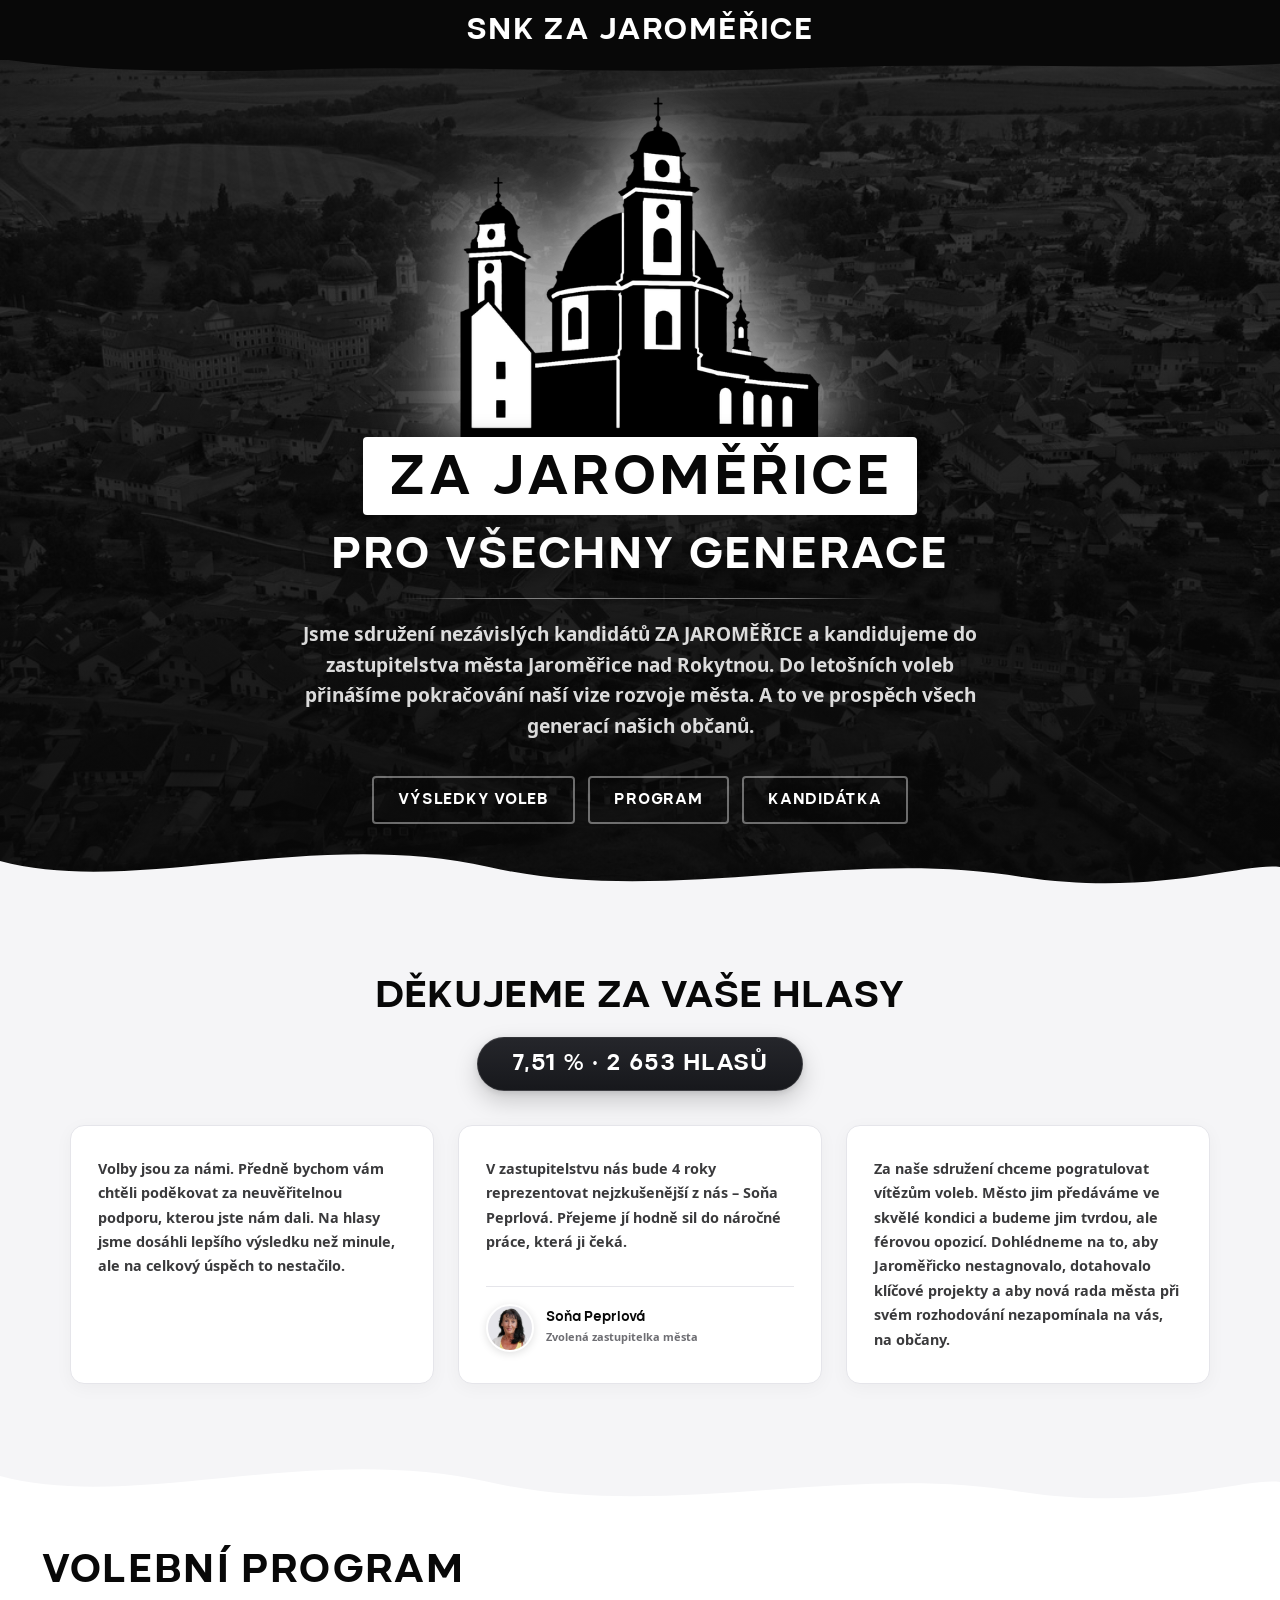
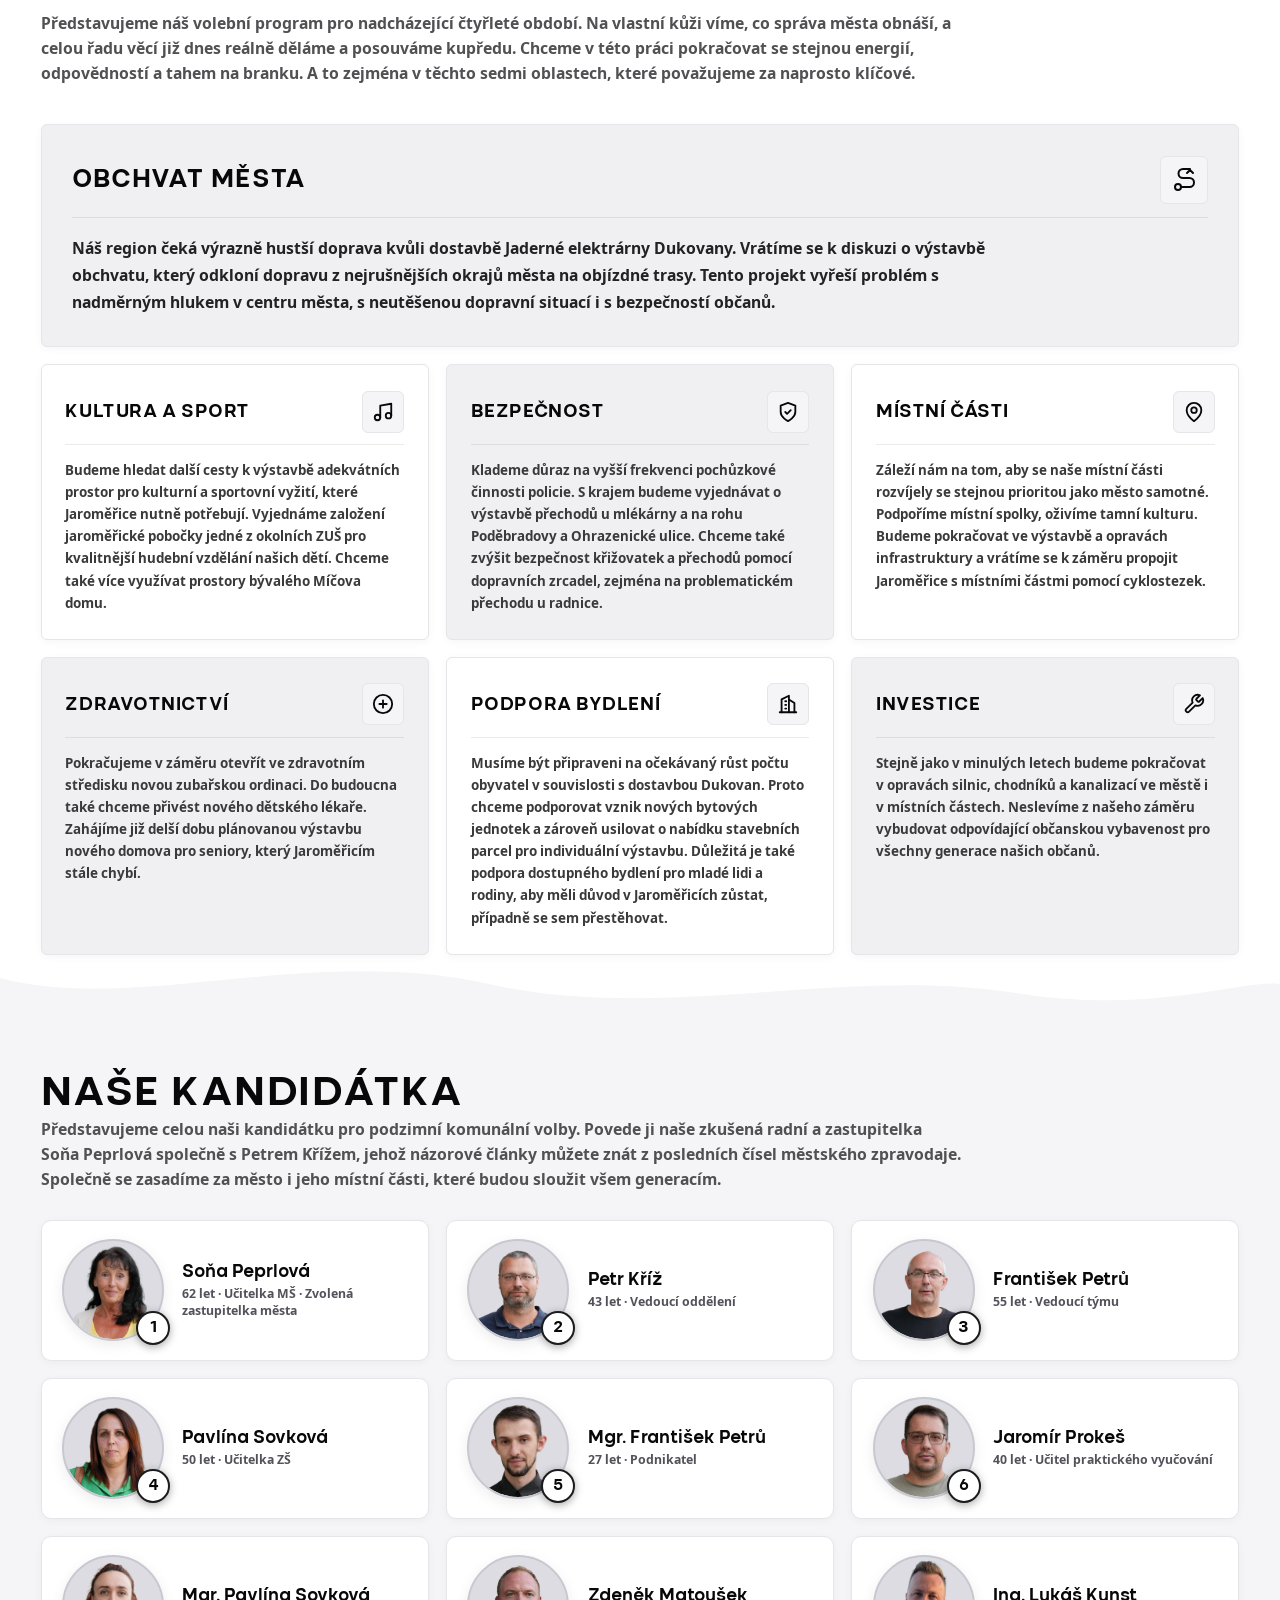
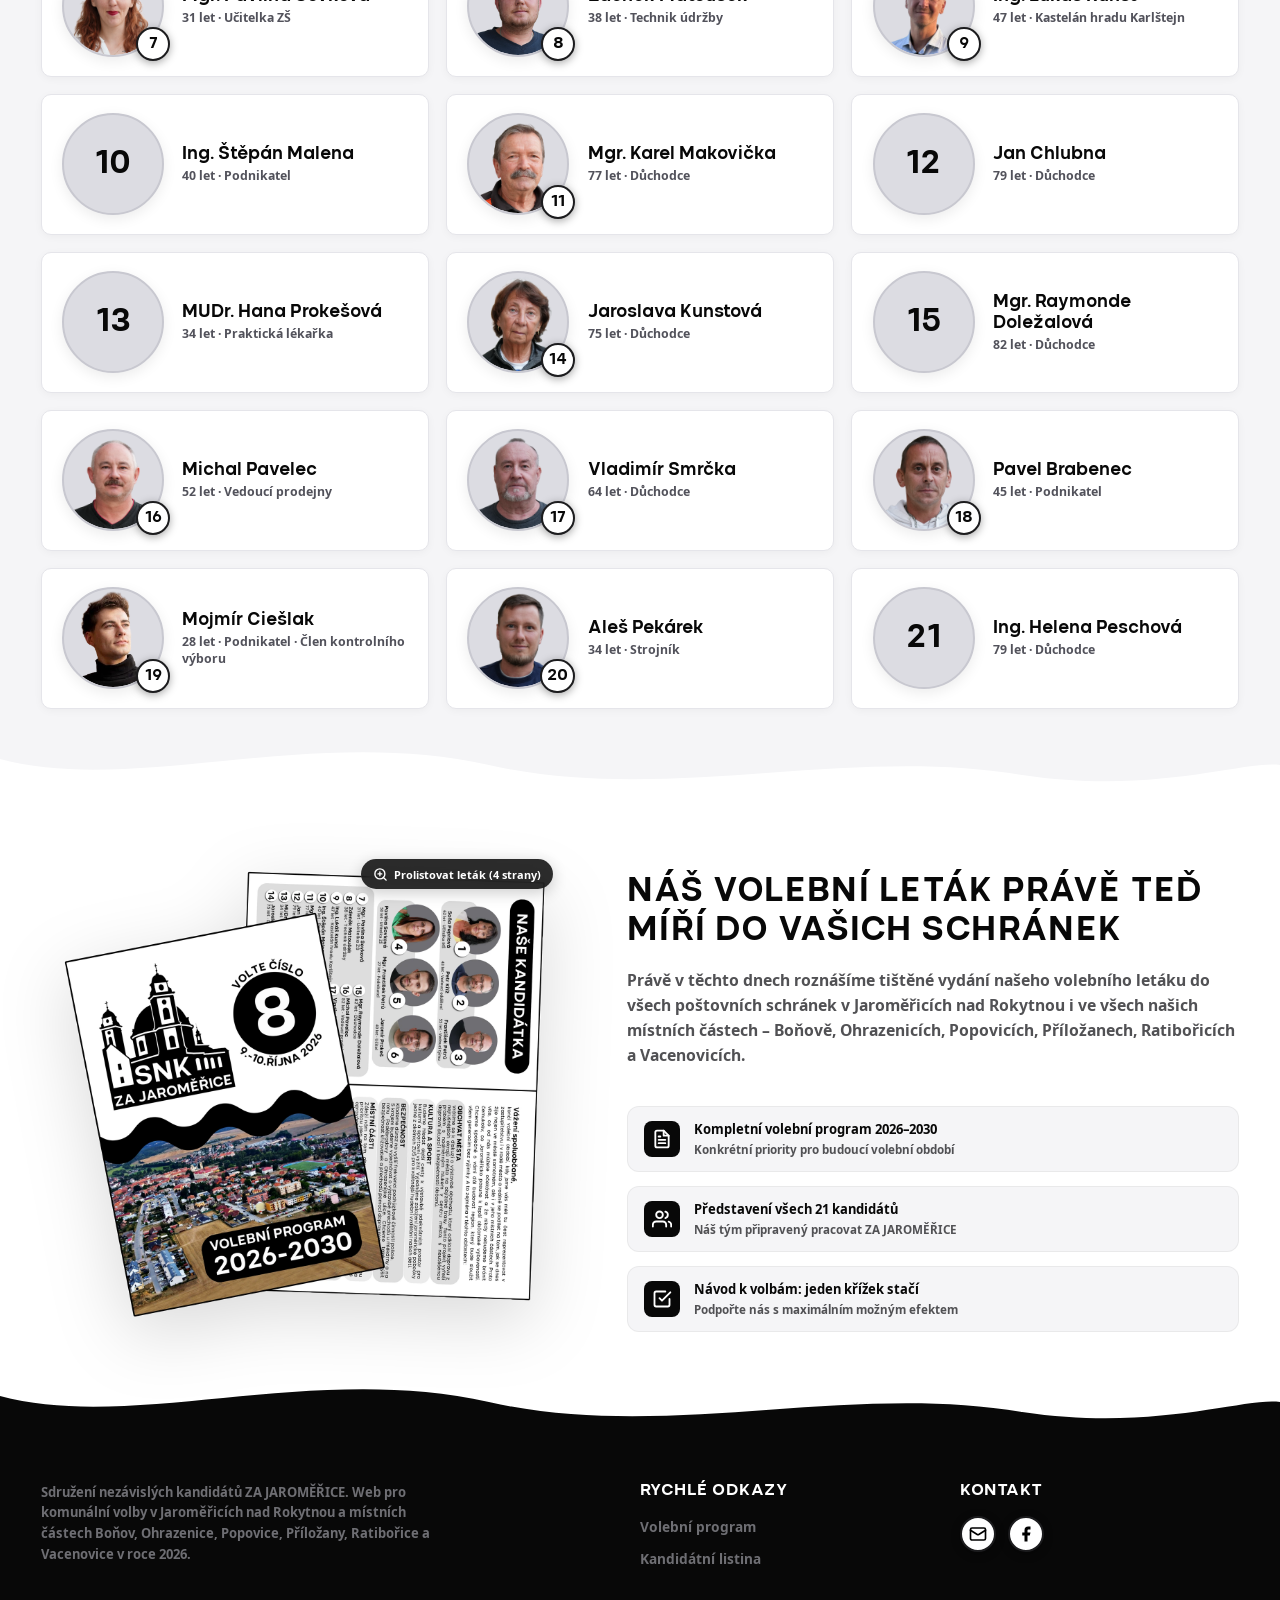
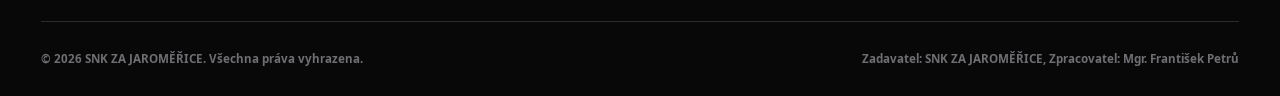
==== commit c04359a6: "Final state 2026" ====
--- a/beta.html
+++ b/beta.html
@@ -236,17 +236,68 @@
       </p>
 
       <div class="hero-ctas reveal">
+        <a href="#vysledky" class="btn btn-outline">Výsledky voleb</a>
         <a href="#program" class="btn btn-outline">Program</a>
         <a href="#kandidatka" class="btn btn-outline">Kandidátka</a>
         <a href="#jak-hlasovat" class="btn btn-outline">Hlasování</a>
       </div>
     </div>
 
-    <!-- Wavy Divider to Program -->
+    <!-- Wavy Divider to Výsledky -->
     <div class="hero-wave">
       <svg viewBox="0 0 1440 70" preserveAspectRatio="none" fill="none" xmlns="http://www.w3.org/2000/svg">
-        <path d="M0,24 C150,60 350,-10 550,30 C750,70 950,10 1150,40 C1300,60 1400,25 1440,30 V70 H0 Z" fill="#ffffff">
+        <path d="M0,24 C150,60 350,-10 550,30 C750,70 950,10 1150,40 C1300,60 1400,25 1440,30 V70 H0 Z" class="wave-fill-off-white">
         </path>
+      </svg>
+    </div>
+  </section>
+
+  <!-- SECTION: Výsledky voleb (Theme Off-White) -->
+  <section class="section theme-off-white" id="vysledky">
+    <div class="container">
+      <div class="vysledky-header reveal">
+        <h2>DĚKUJEME ZA VAŠE HLASY</h2>
+        <div class="vysledky-pill-wrap">
+          <div class="vysledky-pill">7,51 % · 2 653 HLASŮ</div>
+        </div>
+      </div>
+
+      <div class="vysledky-grid">
+        <!-- 1. Poděkování -->
+        <div class="vysledky-card reveal">
+          <p class="vysledky-card-text">
+            Volby jsou za námi. Předně bychom vám chtěli poděkovat za neuvěřitelnou podporu, kterou jste nám dali. Na hlasy jsme dosáhli lepšího výsledku než minule, ale na celkový úspěch to nestačilo.
+          </p>
+        </div>
+
+        <!-- 2. Soňa Peprlová -->
+        <div class="vysledky-card reveal">
+          <p class="vysledky-card-text">
+            V zastupitelstvu nás bude 4 roky reprezentovat nejzkušenější z nás – <strong>Soňa Peprlová</strong>. Přejeme jí hodně sil do náročné práce, která ji čeká.
+          </p>
+          <div class="vysledky-rep-badge">
+            <img src="assets/1_Peprlova.png" alt="Soňa Peprlová" class="vysledky-rep-img" loading="lazy" decoding="async">
+            <div class="vysledky-rep-info">
+              <span class="vysledky-rep-name">Soňa Peprlová</span>
+              <span class="vysledky-rep-role">Zvolená zastupitelka města</span>
+            </div>
+          </div>
+        </div>
+
+        <!-- 3. Gratulace vítězům -->
+        <div class="vysledky-card reveal">
+          <p class="vysledky-card-text">
+            Za naše sdružení chceme pogratulovat vítězům voleb. Město jim předáváme ve skvělé kondici a budeme jim tvrdou, ale férovou opozicí. Dohlédneme na to, aby Jaroměřicko nestagnovalo, dotahovalo klíčové projekty a aby nová rada města při svém rozhodování nezapomínala na vás, na občany.
+          </p>
+        </div>
+      </div>
+    </div>
+
+    <!-- Wavy Divider to Program -->
+    <div class="section-wave">
+      <svg viewBox="0 0 1440 70" preserveAspectRatio="none" fill="none" xmlns="http://www.w3.org/2000/svg">
+        <path d="M0,24 C150,60 350,-10 550,30 C750,70 950,10 1150,40 C1300,60 1400,25 1440,30 V70 H0 Z"
+          class="wave-fill-white"></path>
       </svg>
     </div>
   </section>
@@ -447,7 +498,7 @@
           </div>
           <div class="candidate-info">
             <div class="candidate-name">Soňa Peprlová</div>
-            <div class="candidate-meta">62 let · Učitelka MŠ · Zastupitelka a radní města</div>
+            <div class="candidate-meta">62 let · Učitelka MŠ · Zvolená zastupitelka města</div>
           </div>
         </div>
 
@@ -475,7 +526,7 @@
           </div>
           <div class="candidate-info">
             <div class="candidate-name">František Petrů</div>
-            <div class="candidate-meta">55 let · Vedoucí týmu · Zastupitel města</div>
+            <div class="candidate-meta">55 let · Vedoucí týmu</div>
           </div>
         </div>
 
@@ -803,17 +854,17 @@
       </div>
     </div>
 
-    <!-- Wavy Divider to Odpocet -->
+    <!-- Wavy Divider to Footer -->
     <div class="section-wave">
       <svg viewBox="0 0 1440 70" preserveAspectRatio="none" fill="none" xmlns="http://www.w3.org/2000/svg">
         <path d="M0,24 C150,60 350,-10 550,30 C750,70 950,10 1150,40 C1300,60 1400,25 1440,30 V70 H0 Z"
-          class="wave-fill-dark-gray"></path>
+          class="wave-fill-dark"></path>
       </svg>
     </div>
   </section>
 
-  <!-- SECTION: Odpočet (Theme Dark Gray) -->
-  <section class="section theme-dark-gray" id="odpocet">
+  <!-- SECTION: Odpočet (Hidden post-election) -->
+  <section class="section theme-dark-gray" id="odpocet" style="display: none;">
     <div class="container" style="text-align: center;">
       <div class="countdown-container reveal"
         style="margin: 0 auto; background: transparent; border: none; padding: 0;">
--- a/styles.css
+++ b/styles.css
@@ -137,11 +137,22 @@
   padding-bottom: 4.25rem;
 }
 
+#vysledky {
+  position: relative;
+  padding-top: 4.5rem;
+  padding-bottom: 10rem;
+}
+
 #kandidatka {
   padding-top: 3.5rem;
 }
 
 @media (max-width: 767px) {
+  #vysledky {
+    padding-top: 3rem;
+    padding-bottom: 7.5rem;
+  }
+
   #program {
     padding-bottom: 3.25rem;
   }
@@ -422,7 +433,11 @@
 }
 
 #odpocet {
-  padding: 1.5rem 0 4.5rem;
+  padding: 1.75rem 0 1.5rem;
+}
+
+#odpocet.has-wave {
+  padding-bottom: 4.5rem;
 }
 
 #program,
@@ -432,7 +447,11 @@
 
 @media (min-width: 768px) {
   #odpocet {
-    padding: 2rem 0 5.5rem;
+    padding: 2.25rem 0 1.75rem;
+  }
+
+  #odpocet.has-wave {
+    padding-bottom: 5.5rem;
   }
 
   #program,
@@ -680,7 +699,7 @@
   font-size: 2.25rem;
   font-weight: 700;
   color: var(--color-white);
-  padding: 0.75rem 1.5rem;
+  padding: 0.5rem 1.5rem;
   line-height: 1.3;
   text-align: center;
   letter-spacing: -0.01em;
@@ -715,6 +734,149 @@
     grid-template-columns: repeat(3, 1fr);
   }
 }
+/* ==========================================================================
+   Results Section (Výsledky voleb)
+   ========================================================================== */
+.vysledky-header {
+  text-align: center;
+  max-width: 860px;
+  margin: 0 auto 2.5rem;
+}
+
+.vysledky-header h2 {
+  font-size: clamp(1.85rem, 4vw, 2.75rem);
+  line-height: 1.15;
+  margin-top: 0.5rem;
+  margin-bottom: 0;
+  letter-spacing: -0.01em;
+}
+
+.vysledky-pill-wrap {
+  display: flex;
+  justify-content: center;
+  align-items: center;
+  margin: 1.35rem 0 0.5rem;
+}
+
+.vysledky-pill {
+  display: inline-flex;
+  align-items: center;
+  justify-content: center;
+  background-color: #1f2024;
+  background: linear-gradient(180deg, #25262b 0%, #17181c 100%);
+  color: #ffffff;
+  padding: 0.85rem 2.5rem;
+  border-radius: 9999px;
+  font-family: var(--font-heading);
+  font-size: clamp(1.15rem, 2.6vw, 1.7rem);
+  font-weight: 800;
+  letter-spacing: 0.04em;
+  text-transform: uppercase;
+  box-shadow: 0 10px 25px rgba(0, 0, 0, 0.18), 0 2px 6px rgba(0, 0, 0, 0.1);
+  border: 1px solid rgba(255, 255, 255, 0.12);
+  transition: transform var(--transition-fast), box-shadow var(--transition-fast);
+  line-height: 1.25;
+}
+
+.vysledky-pill:hover {
+  transform: translateY(-2px);
+  box-shadow: 0 14px 30px rgba(0, 0, 0, 0.25);
+}
+
+.vysledky-grid {
+  display: grid;
+  grid-template-columns: 1fr;
+  gap: 1.5rem;
+  max-width: 1140px;
+  margin: 0 auto;
+}
+
+@media (min-width: 860px) {
+  .vysledky-grid {
+    grid-template-columns: repeat(3, 1fr);
+    gap: 1.75rem;
+    align-items: stretch;
+  }
+}
+
+.vysledky-card {
+  background-color: #ffffff;
+  border: 1px solid var(--color-gray-light);
+  border-radius: 14px;
+  padding: 2.25rem 2rem;
+  display: flex;
+  flex-direction: column;
+  justify-content: flex-start;
+  height: 100%;
+  box-shadow: 0 4px 18px rgba(0, 0, 0, 0.04);
+  transition: transform 0.3s cubic-bezier(0.16, 1, 0.3, 1), box-shadow 0.3s cubic-bezier(0.16, 1, 0.3, 1), border-color 0.3s cubic-bezier(0.16, 1, 0.3, 1);
+  position: relative;
+}
+
+.vysledky-card:hover {
+  transform: translateY(-4px);
+  box-shadow: 0 14px 34px rgba(0, 0, 0, 0.08);
+  border-color: #c7c7cc;
+}
+
+.vysledky-card-icon {
+  font-size: 2.15rem;
+  line-height: 1;
+  margin-bottom: 1.25rem;
+  display: inline-block;
+  user-select: none;
+}
+
+.vysledky-card-text {
+  font-size: 1.05rem;
+  line-height: 1.7;
+  color: #3a3a3c;
+  font-weight: 500;
+  margin: 0;
+  flex-grow: 1;
+}
+
+.vysledky-rep-badge {
+  display: flex;
+  align-items: center;
+  gap: 0.85rem;
+  margin-top: 1.75rem;
+  padding-top: 1.25rem;
+  border-top: 1px solid var(--color-gray-light);
+}
+
+.vysledky-rep-img {
+  width: 48px;
+  height: 48px;
+  border-radius: 50%;
+  object-fit: cover;
+  object-position: top center;
+  background-color: var(--color-gray-light);
+  border: 2px solid #ffffff;
+  box-shadow: 0 2px 8px rgba(0, 0, 0, 0.12);
+  flex-shrink: 0;
+}
+
+.vysledky-rep-info {
+  display: flex;
+  flex-direction: column;
+}
+
+.vysledky-rep-name {
+  font-family: var(--font-heading);
+  font-size: 0.95rem;
+  font-weight: 700;
+  color: var(--color-black);
+  line-height: 1.2;
+}
+
+.vysledky-rep-role {
+  font-size: 0.8rem;
+  color: var(--color-gray-mid);
+  font-weight: 600;
+  margin-top: 0.15rem;
+}
+
 
 /* Program Cards (Theme Light) */
 .program-grid {
@@ -2402,8 +2564,8 @@
 footer.footer {
   background-color: var(--color-black);
   color: var(--color-white);
-  padding: 4rem 0 2rem;
-  border-top: 1px solid var(--color-dark-border);
+  padding: 3rem 0 2rem;
+  border-top: none;
 }
 
 .footer-grid {
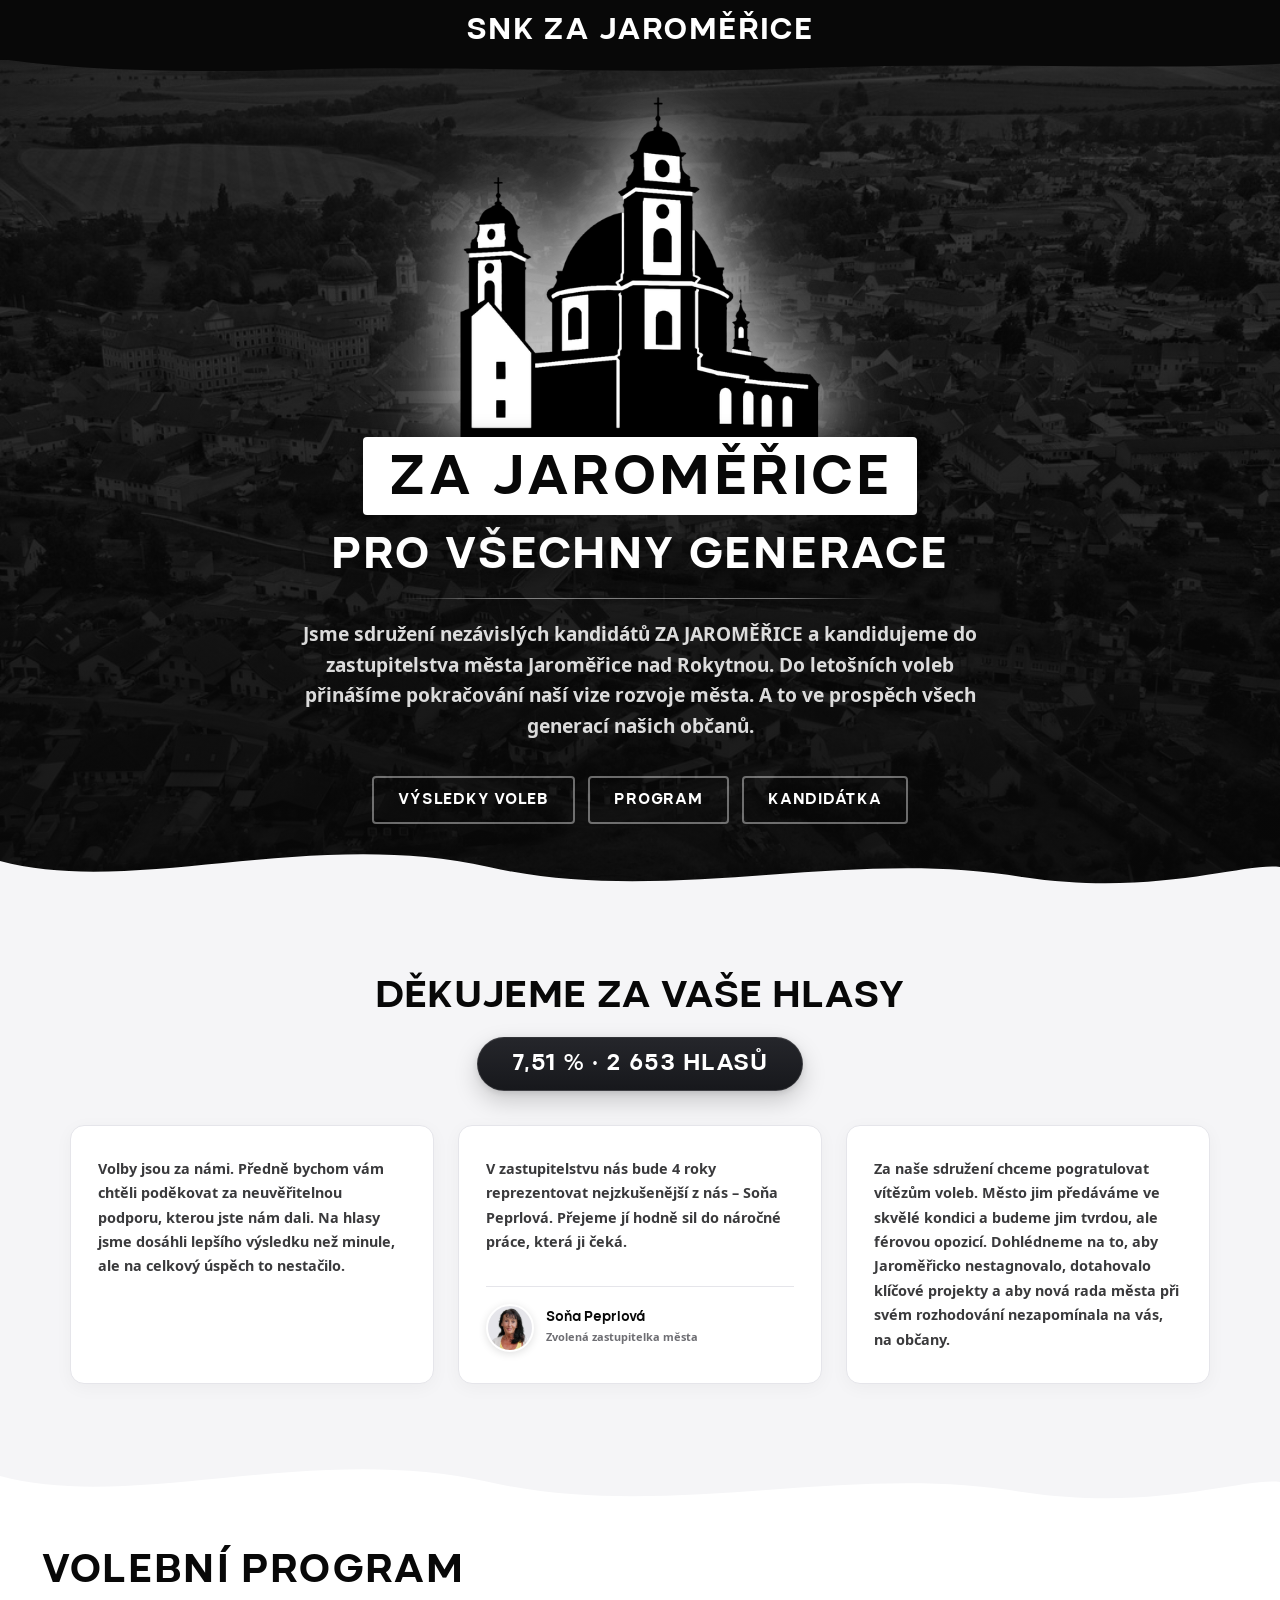
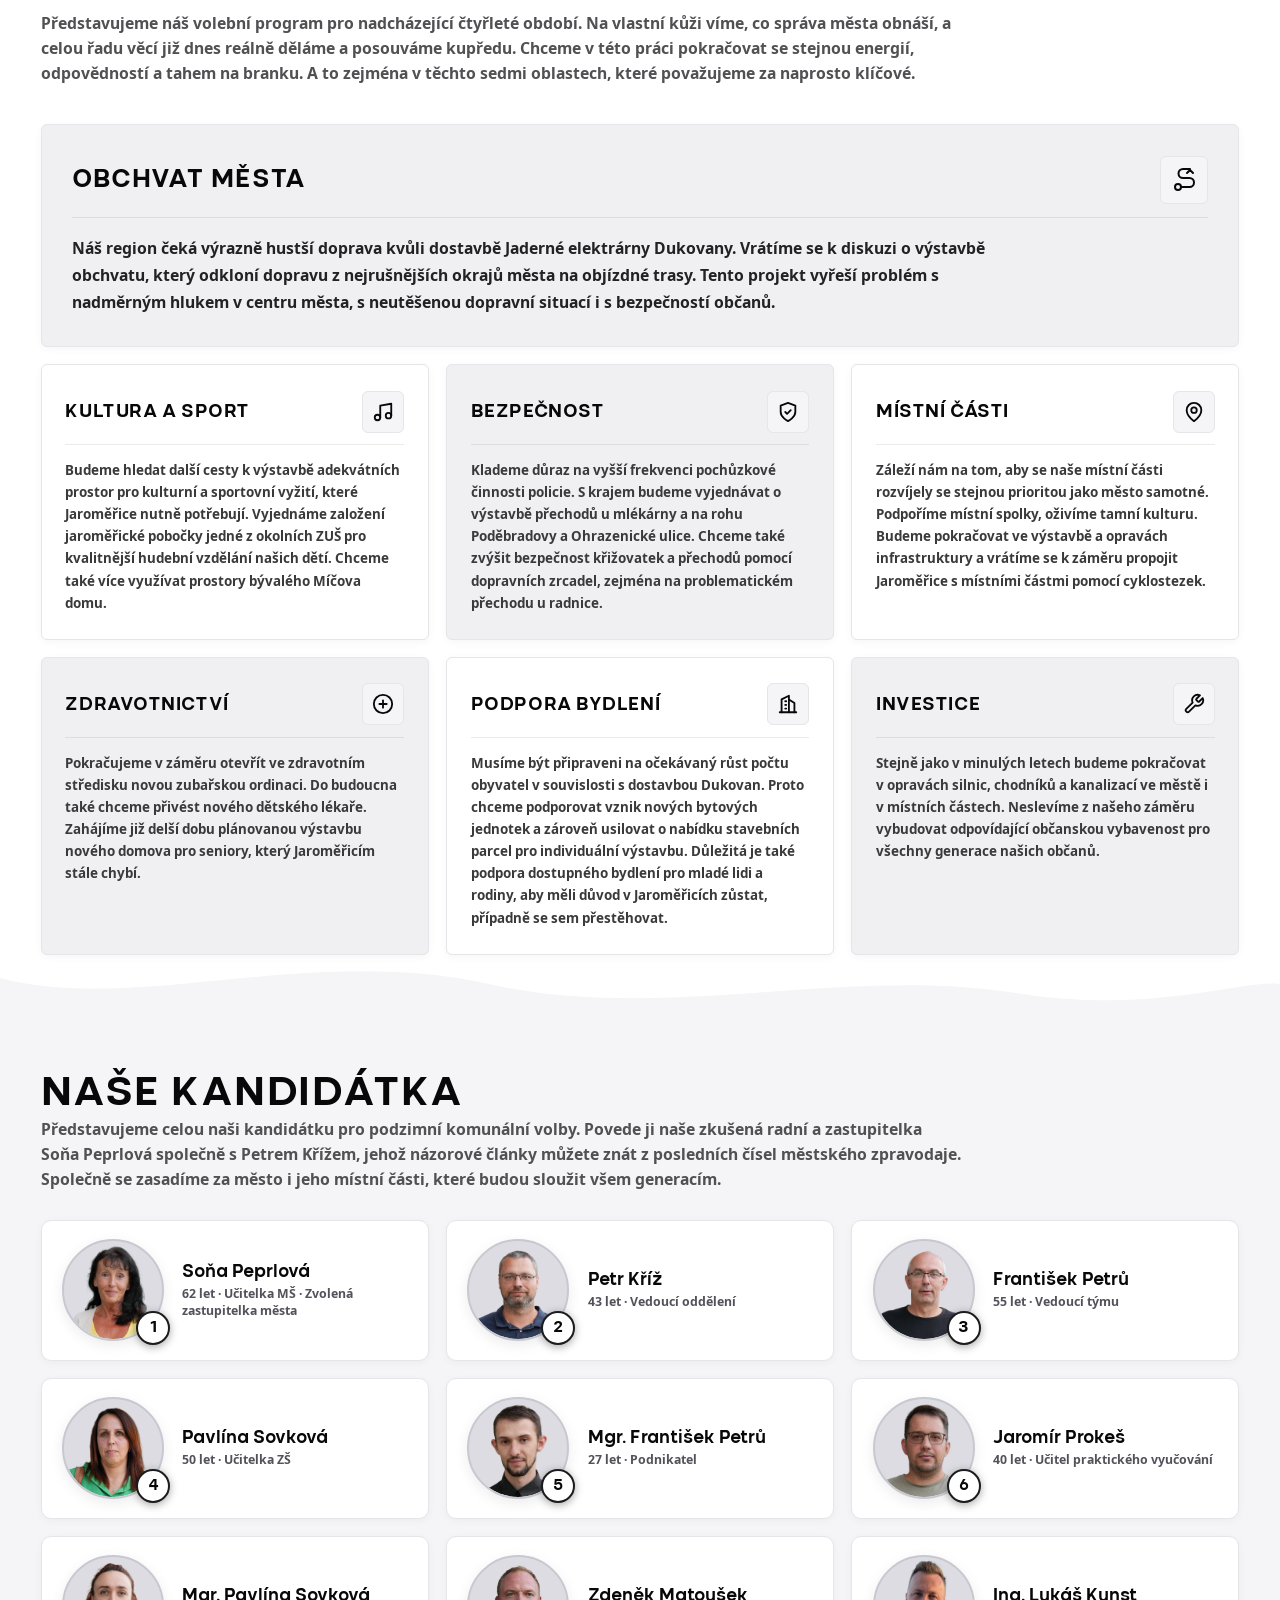
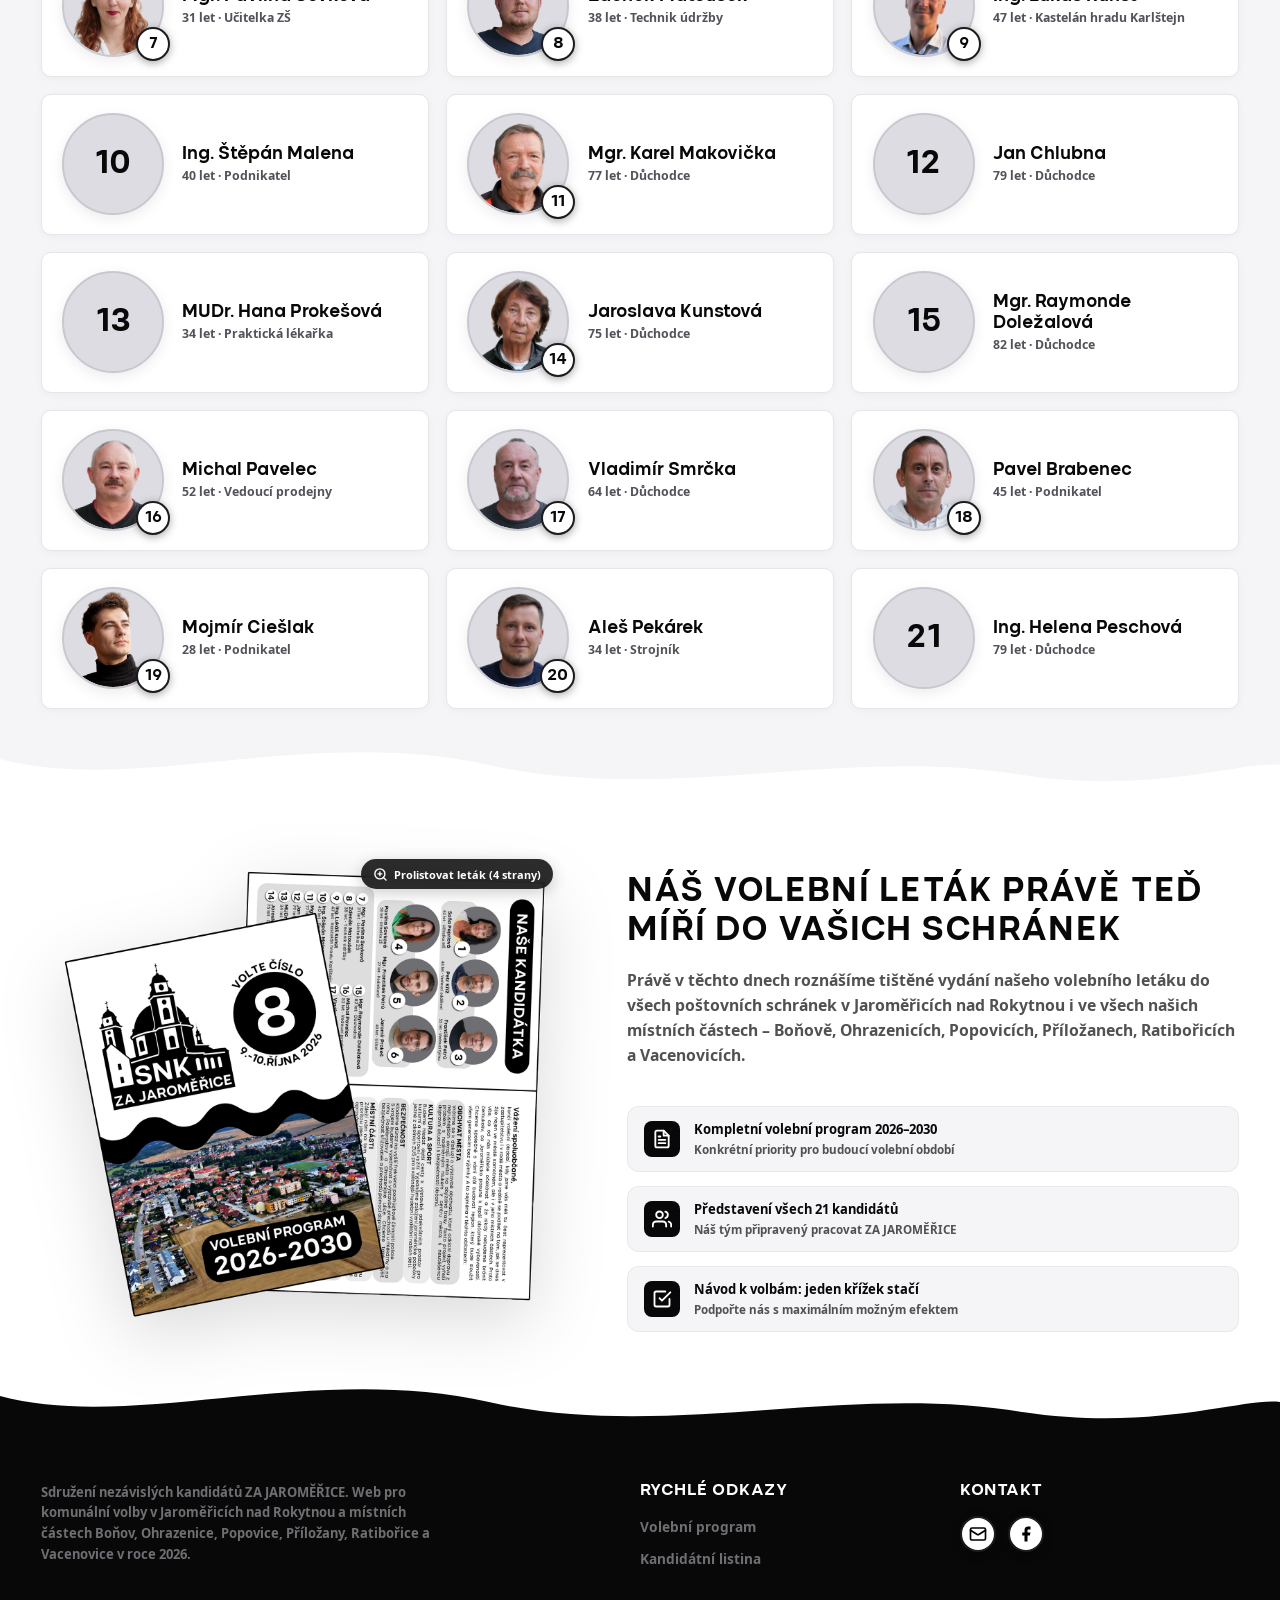
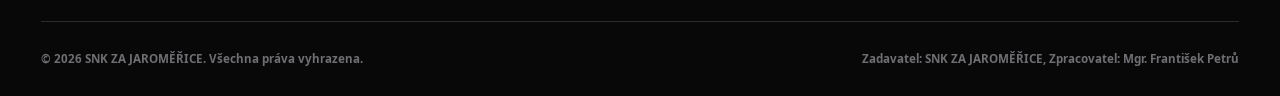
==== commit 55fde5e8: "After election fixes" ====
--- a/beta.html
+++ b/beta.html
@@ -730,7 +730,7 @@
           </div>
           <div class="candidate-info">
             <div class="candidate-name">Mojmír Ciešlak</div>
-            <div class="candidate-meta">28 let · Podnikatel · Člen kontrolního výboru</div>
+            <div class="candidate-meta">28 let · Podnikatel</div>
           </div>
         </div>
 
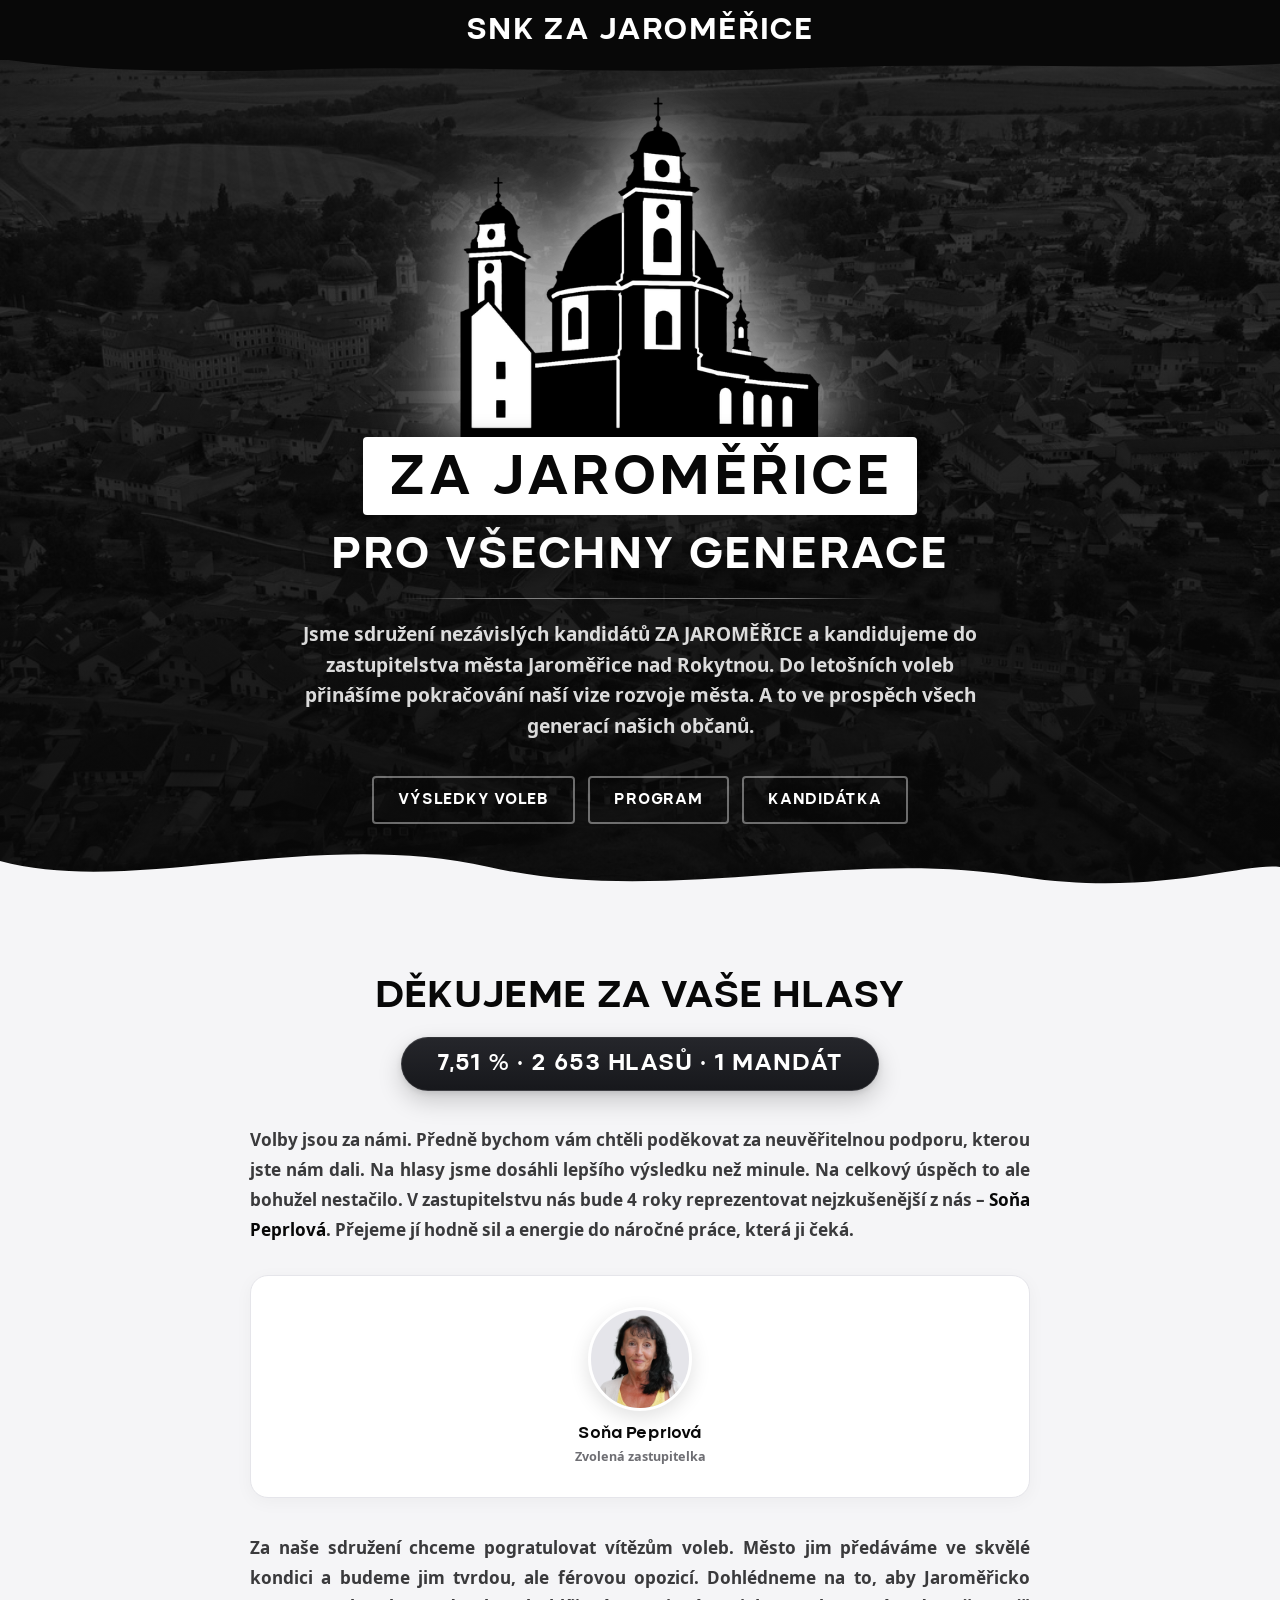
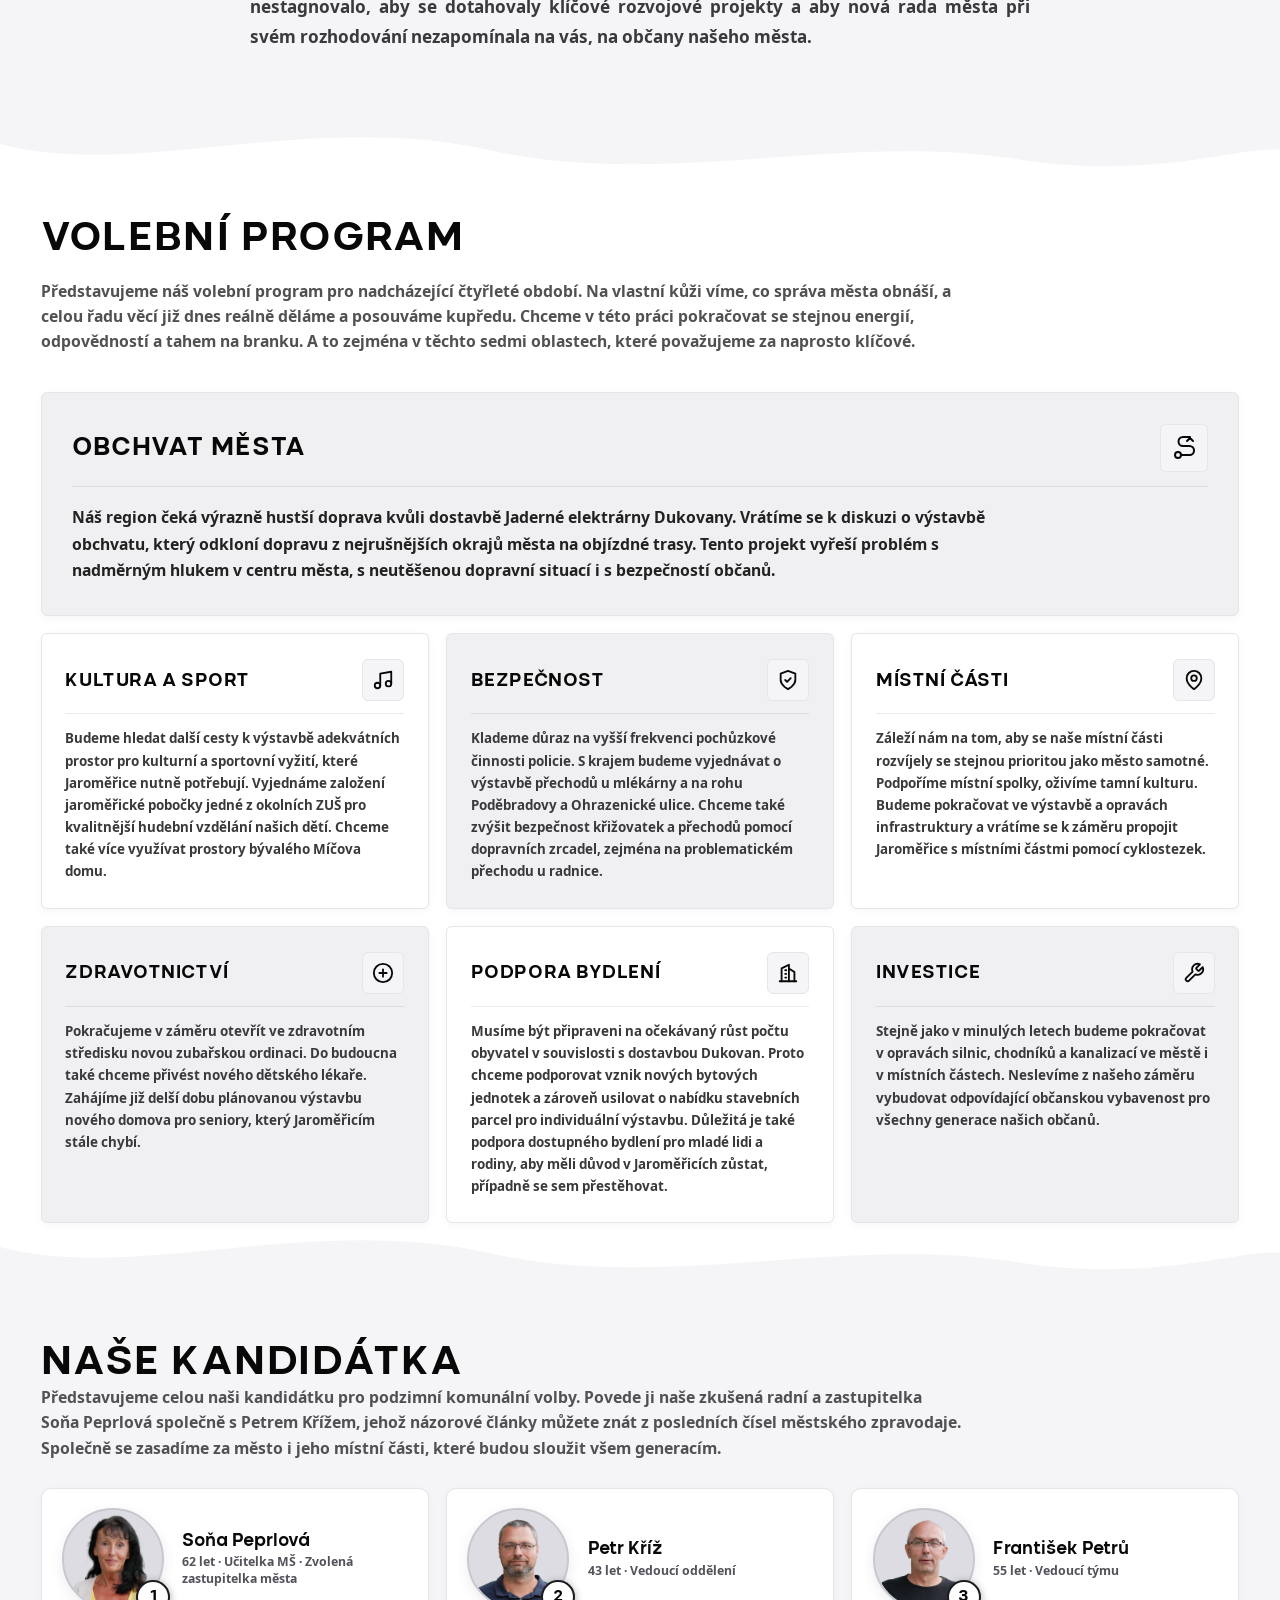
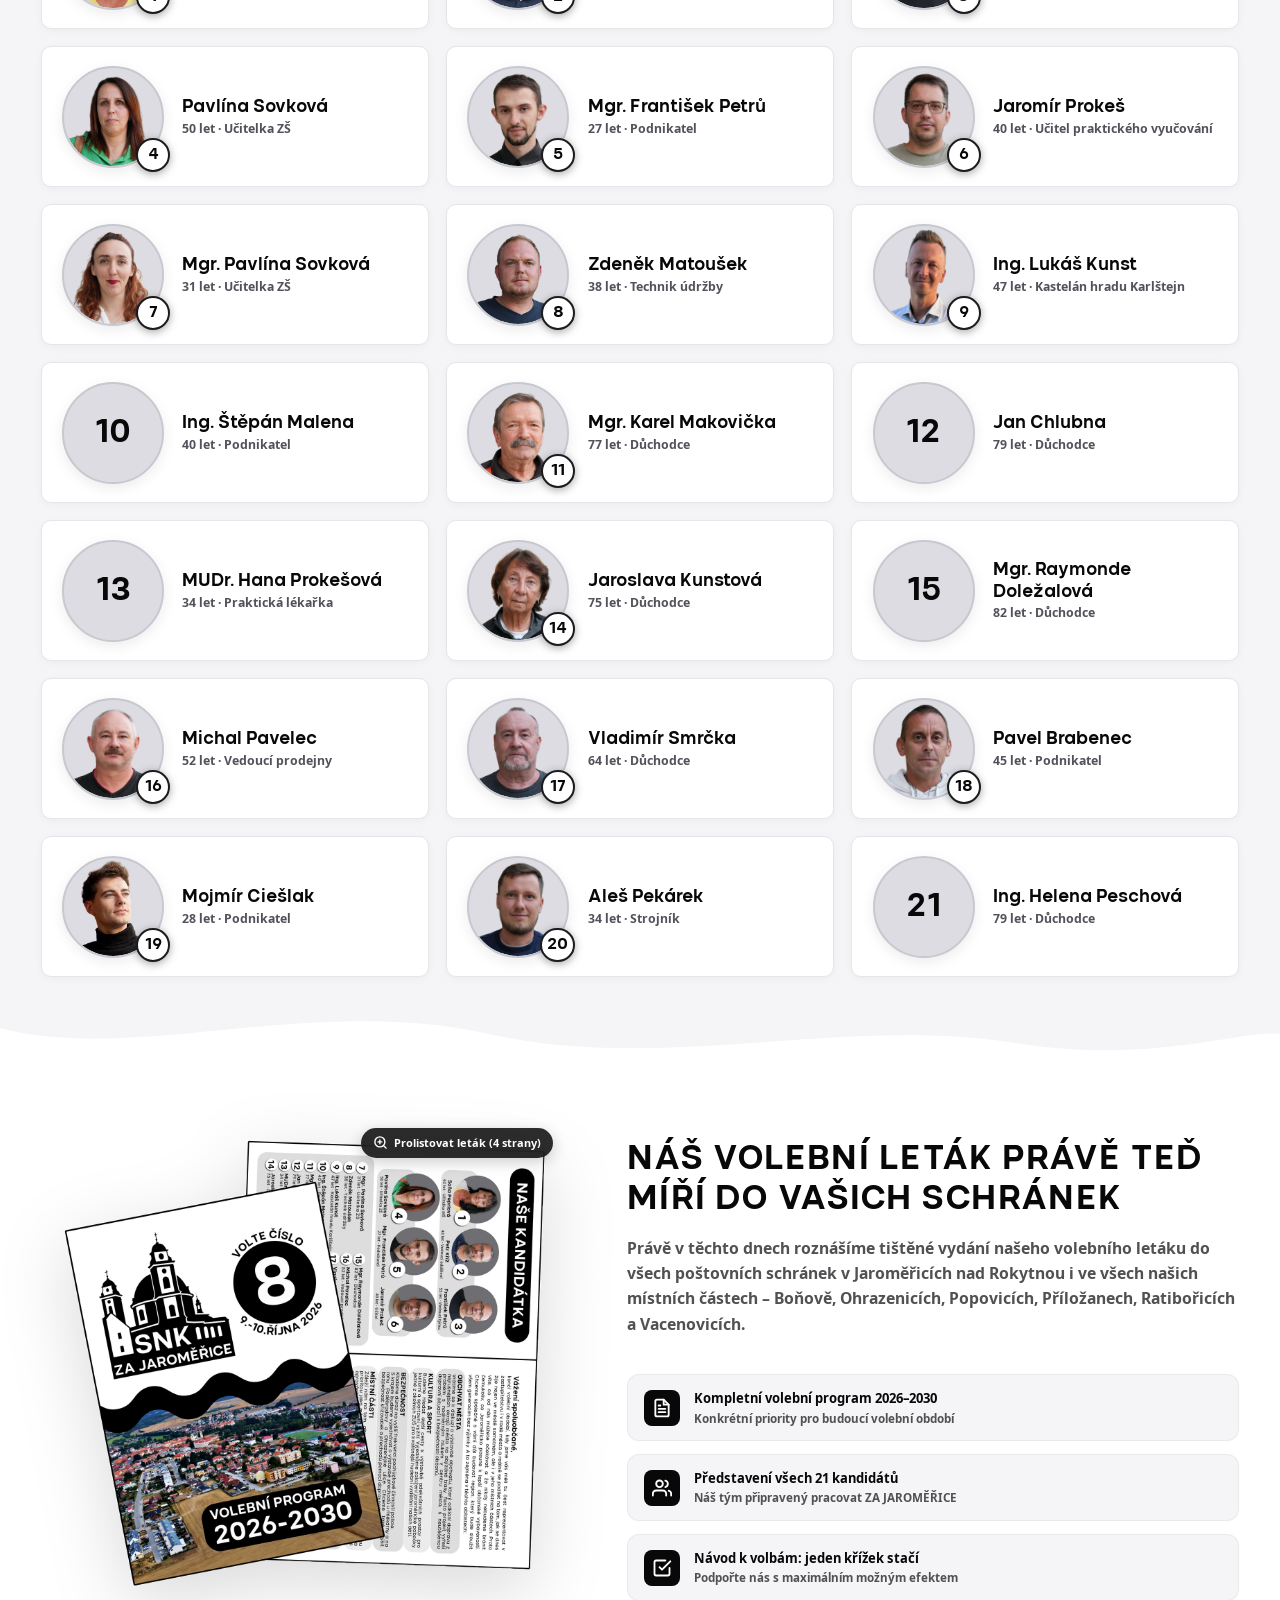
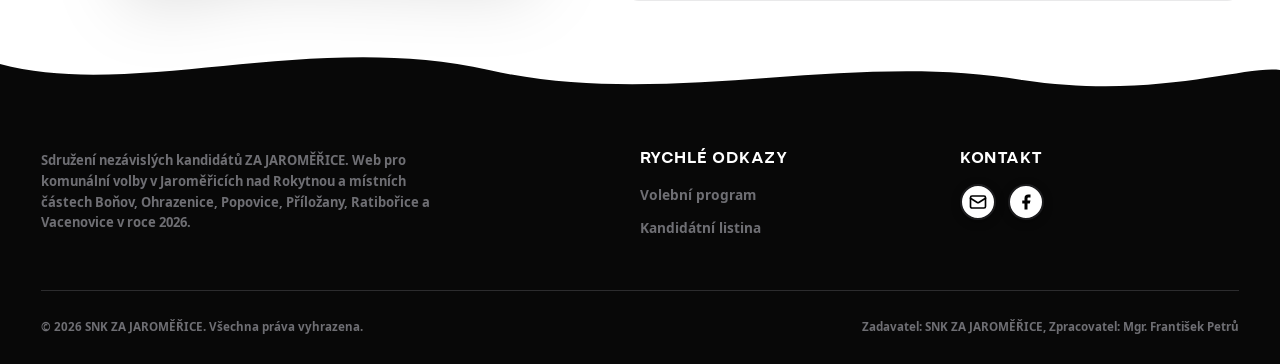
==== commit 5ef7a7d5: "Final state updates" ====
--- a/beta.html
+++ b/beta.html
@@ -36,7 +36,7 @@
     rel="stylesheet">
 
   <!-- Styles -->
-  <link rel="stylesheet" href="styles.css?v=20261010">
+  <link rel="stylesheet" href="styles.css?v=20261011e">
 
   <!-- Beta Access Fast Check & Protection Styles (zakomentováno pro budoucí použití)
   <script>
@@ -258,38 +258,28 @@
       <div class="vysledky-header reveal">
         <h2>DĚKUJEME ZA VAŠE HLASY</h2>
         <div class="vysledky-pill-wrap">
-          <div class="vysledky-pill">7,51 % · 2 653 HLASŮ</div>
-        </div>
-      </div>
-
-      <div class="vysledky-grid">
-        <!-- 1. Poděkování -->
-        <div class="vysledky-card reveal">
-          <p class="vysledky-card-text">
-            Volby jsou za námi. Předně bychom vám chtěli poděkovat za neuvěřitelnou podporu, kterou jste nám dali. Na hlasy jsme dosáhli lepšího výsledku než minule, ale na celkový úspěch to nestačilo.
-          </p>
-        </div>
-
-        <!-- 2. Soňa Peprlová -->
-        <div class="vysledky-card reveal">
-          <p class="vysledky-card-text">
-            V zastupitelstvu nás bude 4 roky reprezentovat nejzkušenější z nás – <strong>Soňa Peprlová</strong>. Přejeme jí hodně sil do náročné práce, která ji čeká.
-          </p>
-          <div class="vysledky-rep-badge">
-            <img src="assets/1_Peprlova.png" alt="Soňa Peprlová" class="vysledky-rep-img" loading="lazy" decoding="async">
-            <div class="vysledky-rep-info">
-              <span class="vysledky-rep-name">Soňa Peprlová</span>
-              <span class="vysledky-rep-role">Zvolená zastupitelka města</span>
-            </div>
-          </div>
-        </div>
-
-        <!-- 3. Gratulace vítězům -->
-        <div class="vysledky-card reveal">
-          <p class="vysledky-card-text">
-            Za naše sdružení chceme pogratulovat vítězům voleb. Město jim předáváme ve skvělé kondici a budeme jim tvrdou, ale férovou opozicí. Dohlédneme na to, aby Jaroměřicko nestagnovalo, dotahovalo klíčové projekty a aby nová rada města při svém rozhodování nezapomínala na vás, na občany.
-          </p>
-        </div>
+          <div class="vysledky-pill">7,51 % · 2 653 HLASŮ · 1 MANDÁT</div>
+        </div>
+      </div>
+
+      <div class="vysledky-text-wrapper reveal">
+        <!-- 1. Poděkování & Zastupitelka -->
+        <p class="vysledky-text">
+          Volby jsou za námi. Předně bychom vám chtěli poděkovat za neuvěřitelnou podporu, kterou jste nám dali. Na hlasy jsme dosáhli lepšího výsledku než minule. Na celkový úspěch to ale bohužel nestačilo. V zastupitelstvu nás bude 4 roky reprezentovat nejzkušenější z nás – <strong>Soňa Peprlová</strong>. Přejeme jí hodně sil a energie do náročné práce, která ji čeká.
+        </p>
+
+        <div class="vysledky-rep-badge">
+          <img src="assets/1_Peprlova.png" alt="Soňa Peprlová" class="vysledky-rep-img" loading="lazy" decoding="async">
+          <div class="vysledky-rep-info">
+            <span class="vysledky-rep-name">Soňa Peprlová</span>
+            <span class="vysledky-rep-role">Zvolená zastupitelka</span>
+          </div>
+        </div>
+
+        <!-- 2. Gratulace vítězům -->
+        <p class="vysledky-text">
+          Za naše sdružení chceme pogratulovat vítězům voleb. Město jim předáváme ve skvělé kondici a budeme jim tvrdou, ale férovou opozicí. Dohlédneme na to, aby Jaroměřicko nestagnovalo, aby se dotahovaly klíčové rozvojové projekty a aby nová rada města při svém rozhodování nezapomínala na vás, na občany našeho města.
+        </p>
       </div>
     </div>
 
--- a/styles.css
+++ b/styles.css
@@ -783,98 +783,93 @@
   box-shadow: 0 14px 30px rgba(0, 0, 0, 0.25);
 }
 
-.vysledky-grid {
-  display: grid;
-  grid-template-columns: 1fr;
-  gap: 1.5rem;
-  max-width: 1140px;
-  margin: 0 auto;
-}
-
-@media (min-width: 860px) {
-  .vysledky-grid {
-    grid-template-columns: repeat(3, 1fr);
-    gap: 1.75rem;
-    align-items: stretch;
-  }
-}
-
-.vysledky-card {
+.vysledky-text-wrapper {
+  max-width: 780px;
+  margin: 2.25rem auto 0;
+}
+
+.vysledky-text {
+  font-size: clamp(1.08rem, 1.45vw, 1.25rem);
+  line-height: 1.75;
+  color: #3a3a3c;
+  font-weight: 500;
+  margin: 0 0 1.5rem;
+  text-align: justify;
+  text-justify: inter-word;
+  hyphens: auto;
+  text-wrap: pretty;
+}
+
+.vysledky-text:last-child {
+  margin-bottom: 0;
+}
+
+.vysledky-text strong {
+  font-weight: 700;
+  color: var(--color-black);
+}
+
+.vysledky-rep-badge {
+  display: flex;
+  flex-direction: column;
+  align-items: center;
+  text-align: center;
+  margin: 2.25rem 0 2.5rem 0;
+  width: 100%;
   background-color: #ffffff;
   border: 1px solid var(--color-gray-light);
-  border-radius: 14px;
-  padding: 2.25rem 2rem;
-  display: flex;
-  flex-direction: column;
-  justify-content: flex-start;
-  height: 100%;
+  border-radius: 18px;
+  padding: 2.25rem 1.75rem;
   box-shadow: 0 4px 18px rgba(0, 0, 0, 0.04);
   transition: transform 0.3s cubic-bezier(0.16, 1, 0.3, 1), box-shadow 0.3s cubic-bezier(0.16, 1, 0.3, 1), border-color 0.3s cubic-bezier(0.16, 1, 0.3, 1);
-  position: relative;
-}
-
-.vysledky-card:hover {
-  transform: translateY(-4px);
-  box-shadow: 0 14px 34px rgba(0, 0, 0, 0.08);
-  border-color: #c7c7cc;
-}
-
-.vysledky-card-icon {
-  font-size: 2.15rem;
-  line-height: 1;
-  margin-bottom: 1.25rem;
-  display: inline-block;
-  user-select: none;
-}
-
-.vysledky-card-text {
-  font-size: 1.05rem;
-  line-height: 1.7;
-  color: #3a3a3c;
-  font-weight: 500;
-  margin: 0;
-  flex-grow: 1;
-}
-
-.vysledky-rep-badge {
-  display: flex;
-  align-items: center;
-  gap: 0.85rem;
-  margin-top: 1.75rem;
-  padding-top: 1.25rem;
-  border-top: 1px solid var(--color-gray-light);
+}
+
+.vysledky-rep-badge:hover {
+  transform: translateY(-2px);
+  box-shadow: 0 10px 24px rgba(0, 0, 0, 0.07);
+  border-color: #d1d1d6;
 }
 
 .vysledky-rep-img {
-  width: 48px;
-  height: 48px;
+  width: 104px;
+  height: 104px;
   border-radius: 50%;
   object-fit: cover;
   object-position: top center;
   background-color: var(--color-gray-light);
-  border: 2px solid #ffffff;
-  box-shadow: 0 2px 8px rgba(0, 0, 0, 0.12);
+  border: 3.5px solid #ffffff;
+  box-shadow: 0 6px 20px rgba(0, 0, 0, 0.12);
   flex-shrink: 0;
+  transition: transform var(--transition-fast), box-shadow var(--transition-fast);
+}
+
+.vysledky-rep-img:hover {
+  transform: scale(1.04);
+  box-shadow: 0 8px 24px rgba(0, 0, 0, 0.16);
 }
 
 .vysledky-rep-info {
   display: flex;
   flex-direction: column;
+  align-items: center;
+  text-align: center;
+  margin-top: 0.9rem;
 }
 
 .vysledky-rep-name {
   font-family: var(--font-heading);
-  font-size: 0.95rem;
-  font-weight: 700;
+  font-size: 1.15rem;
+  font-weight: 800;
   color: var(--color-black);
-  line-height: 1.2;
+  letter-spacing: 0.01em;
+  line-height: 1.25;
 }
 
 .vysledky-rep-role {
-  font-size: 0.8rem;
+  font-size: 0.92rem;
   color: var(--color-gray-mid);
   font-weight: 600;
-  margin-top: 0.15rem;
+  margin-top: 0.25rem;
 }
 
 
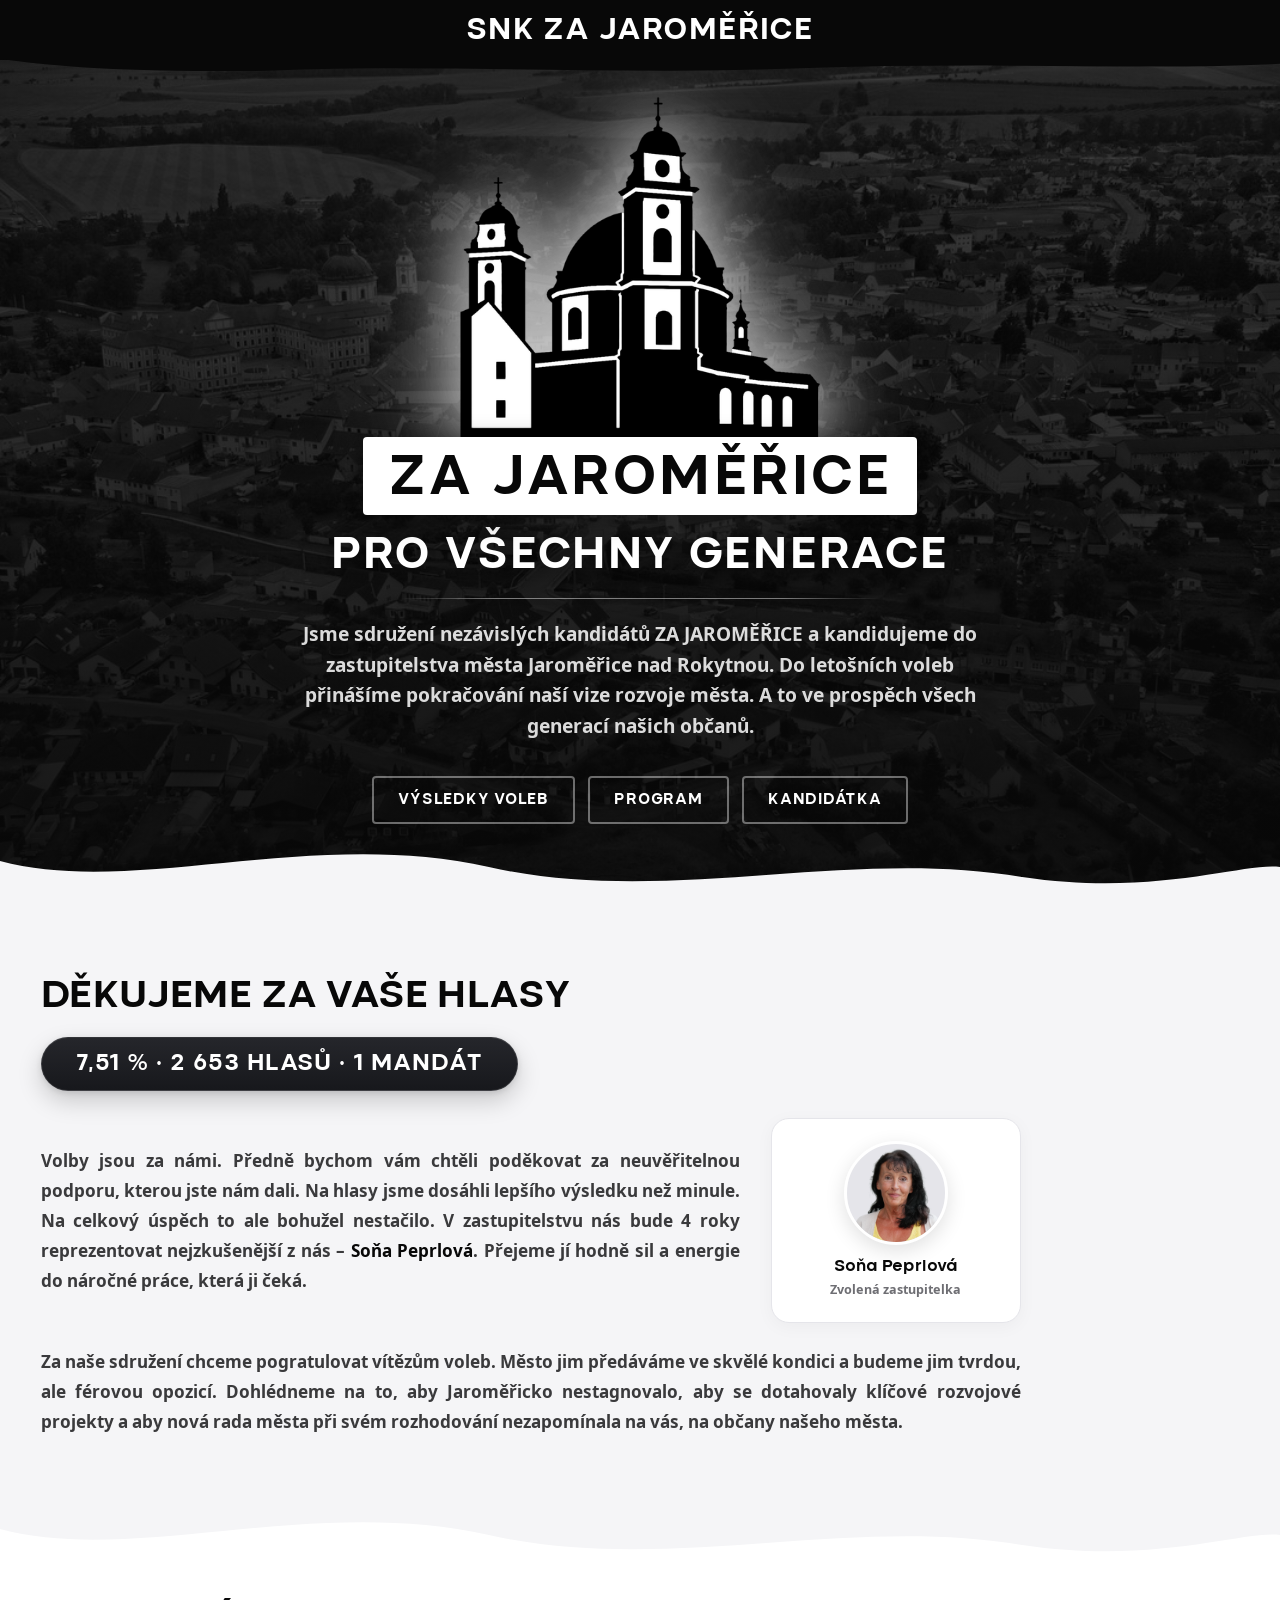
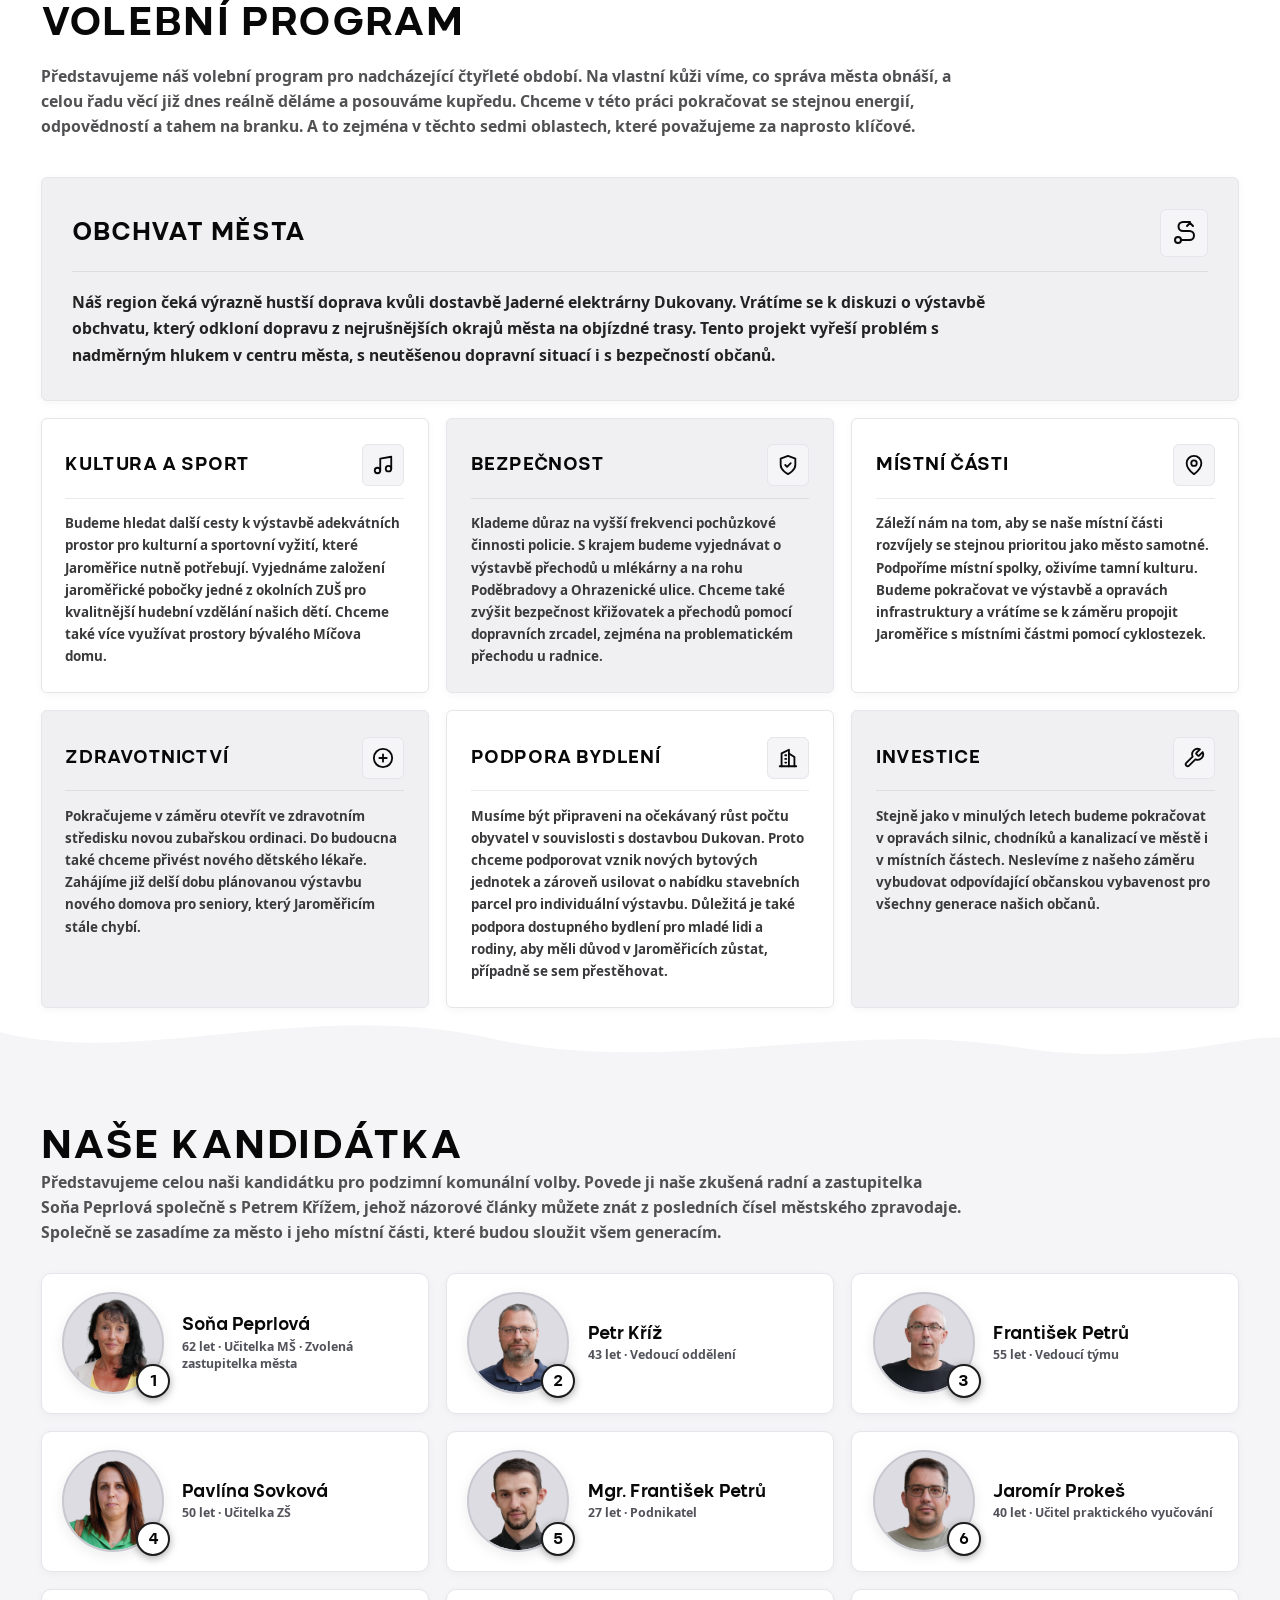
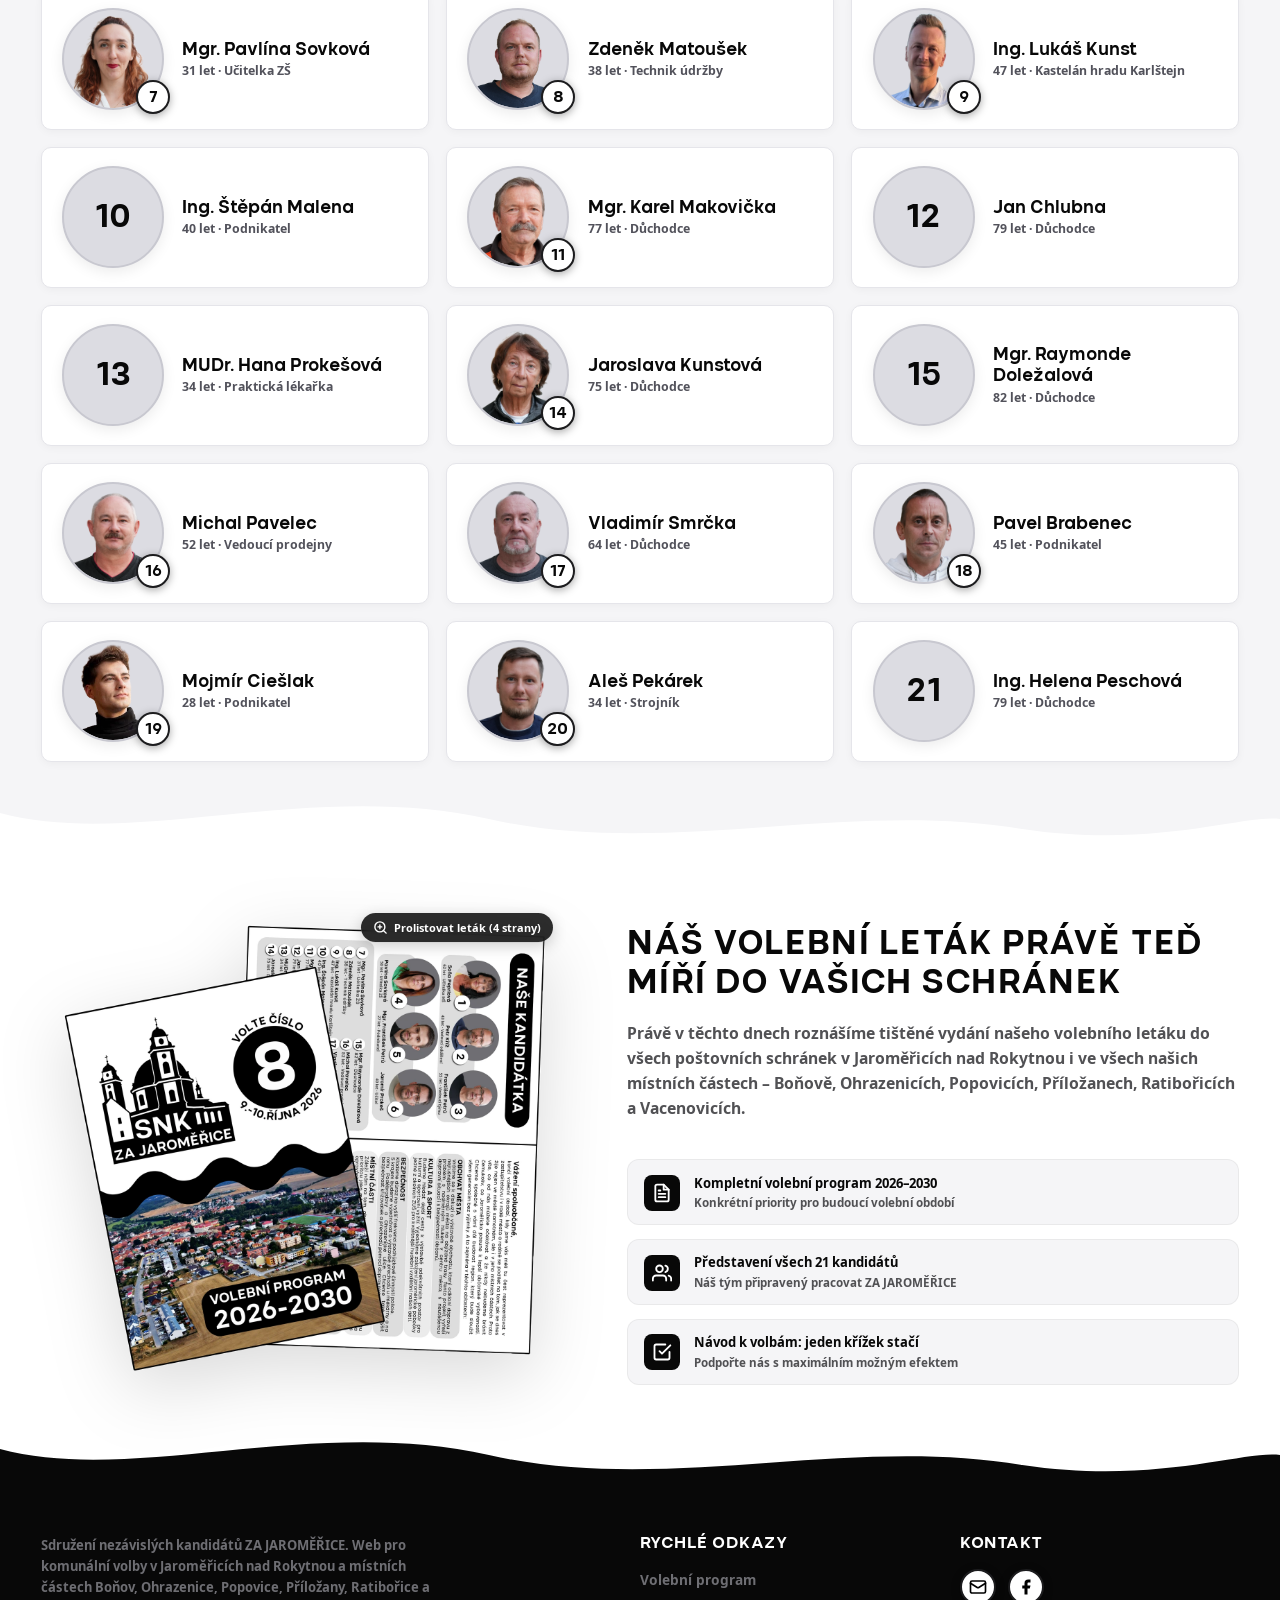
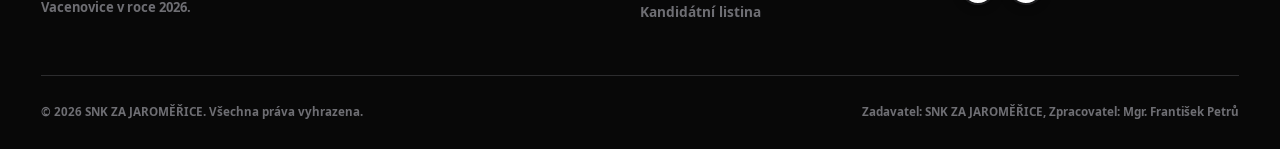
==== commit 0b50337c: "Final state edits" ====
--- a/beta.html
+++ b/beta.html
@@ -36,7 +36,7 @@
     rel="stylesheet">
 
   <!-- Styles -->
-  <link rel="stylesheet" href="styles.css?v=20261011e">
+  <link rel="stylesheet" href="styles.css?v=20261011g">
 
   <!-- Beta Access Fast Check & Protection Styles (zakomentováno pro budoucí použití)
   <script>
@@ -263,16 +263,18 @@
       </div>
 
       <div class="vysledky-text-wrapper reveal">
-        <!-- 1. Poděkování & Zastupitelka -->
-        <p class="vysledky-text">
-          Volby jsou za námi. Předně bychom vám chtěli poděkovat za neuvěřitelnou podporu, kterou jste nám dali. Na hlasy jsme dosáhli lepšího výsledku než minule. Na celkový úspěch to ale bohužel nestačilo. V zastupitelstvu nás bude 4 roky reprezentovat nejzkušenější z nás – <strong>Soňa Peprlová</strong>. Přejeme jí hodně sil a energie do náročné práce, která ji čeká.
-        </p>
-
-        <div class="vysledky-rep-badge">
-          <img src="assets/1_Peprlova.png" alt="Soňa Peprlová" class="vysledky-rep-img" loading="lazy" decoding="async">
-          <div class="vysledky-rep-info">
-            <span class="vysledky-rep-name">Soňa Peprlová</span>
-            <span class="vysledky-rep-role">Zvolená zastupitelka</span>
+        <div class="vysledky-row">
+          <!-- 1. Poděkování & Zastupitelka -->
+          <p class="vysledky-text">
+            Volby jsou za námi. Předně bychom vám chtěli poděkovat za neuvěřitelnou podporu, kterou jste nám dali. Na hlasy jsme dosáhli lepšího výsledku než minule. Na celkový úspěch to ale bohužel nestačilo. V zastupitelstvu nás bude 4 roky reprezentovat nejzkušenější z nás – <strong>Soňa Peprlová</strong>. Přejeme jí hodně sil a energie do náročné práce, která ji čeká.
+          </p>
+
+          <div class="vysledky-rep-badge">
+            <img src="assets/1_Peprlova.png" alt="Soňa Peprlová" class="vysledky-rep-img" loading="lazy" decoding="async">
+            <div class="vysledky-rep-info">
+              <span class="vysledky-rep-name">Soňa Peprlová</span>
+              <span class="vysledky-rep-role">Zvolená zastupitelka</span>
+            </div>
           </div>
         </div>
 
--- a/styles.css
+++ b/styles.css
@@ -738,9 +738,9 @@
    Results Section (Výsledky voleb)
    ========================================================================== */
 .vysledky-header {
-  text-align: center;
-  max-width: 860px;
-  margin: 0 auto 2.5rem;
+  text-align: left;
+  max-width: 980px;
+  margin: 0 0 2rem 0;
 }
 
 .vysledky-header h2 {
@@ -753,7 +753,7 @@
 
 .vysledky-pill-wrap {
   display: flex;
-  justify-content: center;
+  justify-content: flex-start;
   align-items: center;
   margin: 1.35rem 0 0.5rem;
 }
@@ -784,8 +784,20 @@
 }
 
 .vysledky-text-wrapper {
-  max-width: 780px;
-  margin: 2.25rem auto 0;
+  max-width: 980px;
+  margin: 0;
+}
+
+.vysledky-row {
+  display: flex;
+  align-items: center;
+  gap: 2.25rem;
+  margin-bottom: 1.75rem;
+}
+
+.vysledky-row .vysledky-text {
+  flex: 1;
+  margin-bottom: 0;
 }
 
 .vysledky-text {
@@ -814,12 +826,13 @@
   flex-direction: column;
   align-items: center;
   text-align: center;
-  margin: 2.25rem 0 2.5rem 0;
-  width: 100%;
+  width: 250px;
+  flex-shrink: 0;
+  margin: 0;
   background-color: #ffffff;
   border: 1px solid var(--color-gray-light);
   border-radius: 18px;
-  padding: 2.25rem 1.75rem;
+  padding: 1.6rem 1.25rem;
   box-shadow: 0 4px 18px rgba(0, 0, 0, 0.04);
   transition: transform 0.3s cubic-bezier(0.16, 1, 0.3, 1), box-shadow 0.3s cubic-bezier(0.16, 1, 0.3, 1), border-color 0.3s cubic-bezier(0.16, 1, 0.3, 1);
 }
@@ -828,6 +841,24 @@
   transform: translateY(-2px);
   box-shadow: 0 10px 24px rgba(0, 0, 0, 0.07);
   border-color: #d1d1d6;
+}
+
+@media (max-width: 859px) {
+  .vysledky-row {
+    flex-direction: column;
+    gap: 1.5rem;
+    margin-bottom: 1.5rem;
+  }
+
+  .vysledky-row .vysledky-text {
+    margin-bottom: 0;
+  }
+
+  .vysledky-rep-badge {
+    width: 100%;
+    margin: 0.25rem 0;
+    padding: 2rem 1.5rem;
+  }
 }
 
 .vysledky-rep-img {
